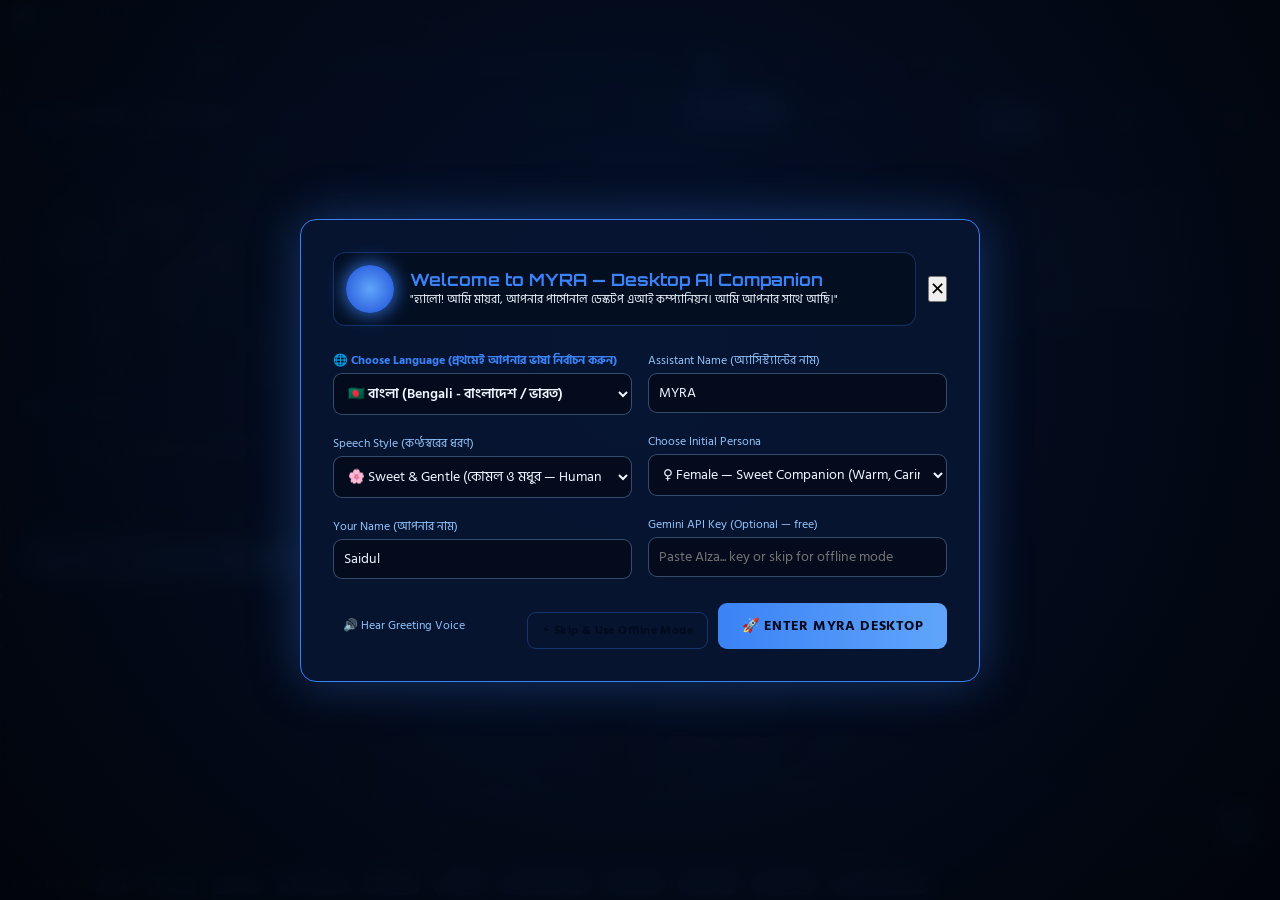
==== ui/index.html @ 220b236d "Support Windows 7/10/11 desktop, language-first selection, whispering neural voice, mobile QR link, " ====
<!DOCTYPE html>
<html lang="en">
<head>
<meta charset="UTF-8">
<meta name="viewport" content="width=device-width, initial-scale=1.0">
<title>MYRA — Personal Desktop AI Assistant</title>
<link rel="preconnect" href="https://fonts.googleapis.com">
<link href="https://fonts.googleapis.com/css2?family=Hind+Siliguri:wght@300;400;500;600;700&family=Orbitron:wght@500;700;900&display=swap" rel="stylesheet">
<link rel="stylesheet" href="style.css">
<script src="vendor/three.min.js"></script>
<script src="vendor/qrcode.min.js"></script>
</head>
<body>
<canvas id="starfieldCanvas" class="starfield-canvas"></canvas>

<!-- ===== Top Bar ===== -->
<header class="topbar">
  <div class="brand-zone">
    <div class="brand">
      <div class="brand-orb"></div>
      <div>
        <div class="brand-name">M Y R A</div>
        <div class="brand-sub">PERSONAL DESKTOP AI ASSISTANT</div>
      </div>
    </div>
    <nav class="top-links">
      <button class="top-link" id="mobileLinkBtn" title="Control MYRA on your Laptop from your Mobile Phone">📱 Phone Link (QR)</button>
      <div class="dd-wrap">
        <button class="top-link" id="feedbackBtn">Feedback</button>
        <div class="dropdown hidden" id="feedbackDrop">
          <div class="dd-title">Send feedback</div>
          <textarea id="feedbackText" class="input dd-text" rows="4" placeholder="What's good? What's broken? Tell MYRA's builder…"></textarea>
          <button class="btn" id="feedbackSend">SAVE FEEDBACK</button>
          <p class="hint">Saved locally on this device.</p>
        </div>
      </div>
      <div class="dd-wrap">
        <button class="top-link" id="supportBtn">Support</button>
        <div class="dropdown hidden" id="supportDrop">
          <div class="dd-title">Support</div>
          <ul class="dd-list">
            <li>▶ Start: double-click <b>start.bat</b> (Windows) or run <b>python run.py</b></li>
            <li>🔌 "Server disconnected"? Make sure <b>run.py</b> is running</li>
            <li>🗺️ Full plan &amp; stages: see <b>BLUEPRINT.md</b> in the project</li>
            <li>🔑 API keys are managed in <b>SETTING</b> — never share keys with anyone</li>
          </ul>
        </div>
      </div>
    </nav>
  </div>

  <div class="topbar-right">
    <span class="version-chip" id="versionChip">v1.0 · Active</span>
    <span class="update-chip hidden" id="updateChip">⬆️ UPDATE READY</span>

    <div class="awareness" title="Ambient awareness — MYRA proactively pays attention (real senses arrive in Stages 5 & 9)">
      <span class="aw-label">AWARENESS</span>
      <label class="switch switch-mini"><input type="checkbox" id="awarenessToggle"><span class="slider"></span></label>
    </div>

    <label class="theme-pick" title="Interface theme">
      <span class="aw-label">THEME</span>
      <select id="themeSelect" class="theme-select">
        <option value="stonic">⚡ Stonic AI (Cyber Azure)</option>
        <option value="normal">⬛ Cyber Cyan</option>
        <option value="friendly">💚 Friendly Emerald</option>
        <option value="hacker">🔴 Hacker Crimson</option>
      </select>
    </label>

    <div class="brain-switch-wrap" title="Direct Brain Switcher (Gemini / Groq / Auto)">
      <span class="aw-label">BRAIN</span>
      <select id="quickBrainSelect" class="brain-switch-select">
        <option value="auto">✨ Auto (Gemini + Groq)</option>
        <option value="gemini">⚡ Gemini Only</option>
        <option value="groq">🚀 Groq Only</option>
      </select>
    </div>

    <div class="dd-wrap">
      <button class="profile-btn" id="profileBtn">
        <span class="avatar" id="profileAvatar">S</span>
        <span class="profile-name" id="profileNameTop">Profile</span>
      </button>
      <div class="dropdown dropdown-right hidden" id="profileDrop">
        <div class="dd-title">Owner profile</div>
        <label class="field-label" style="margin-top:2px">Your name</label>
        <div class="input-row" style="margin-top:2px">
          <input type="text" id="ownerName" class="input chat-input" maxlength="28" placeholder="Your name">
          <button class="btn btn-send" id="ownerSave">SAVE</button>
        </div>
        <p class="hint">Plan: <b>Free · self-hosted</b> — MYRA runs on your own laptop with your own free API keys.</p>
        <button class="btn" id="profileCharBtn">🎭 OPEN CHARACTER SETTINGS</button>
      </div>
    </div>

    <span class="tb-sep"></span>
    <span id="serverDot" class="dot dot-off"></span>
    <span id="serverText" class="server-text">Checking…</span>
    <span id="clock" class="clock">--:--:--</span>
    <span id="camIndicator" class="live-indicator hidden">🔴 LIVE — CAMERA / SCREEN</span>
  </div>
</header>

<div class="layout" id="mainLayout">

  <!-- ===== Left: SAT-LINK live preview (attached open-source monitor) ===== -->
  <aside class="col-left">
    <section class="panel sat-panel">
      <header class="mod-head"><span class="mod-index">SAT</span><h3>SAT-LINK — World Monitor</h3><span class="led"></span></header>

      <div class="preview-window" id="previewWindow" title="Click to open the full World Monitor">
        <div class="pw-bar">
          <span class="pw-dots"><i></i><i></i><i></i></span>
          <span class="pw-title">WORLD MONITOR · LIVE</span>
          <span class="live-badge" id="liveBadge">○ CONNECTING</span>
        </div>
        <div class="map-box">
          <canvas id="mapCanvas"></canvas>
          <span class="hotspot" style="left:20%;top:34%"></span>
          <span class="hotspot" style="left:30%;top:72%"></span>
          <span class="hotspot" style="left:50%;top:24%"></span>
          <span class="hotspot" style="left:56%;top:58%"></span>
          <span class="hotspot" style="left:63%;top:42%"></span>
          <span class="hotspot" style="left:74%;top:38%"></span>
          <span class="hotspot" style="left:76%;top:52%"></span>
          <span class="hotspot" style="left:87%;top:78%"></span>
          <!-- the live site mini-preview is attached over this by app.js -->
          <div class="wm-mini-wrap" id="wmMiniWrap"></div>
          <span class="map-expand-hint">⤢ click to expand</span>
        </div>
      </div>

      <div class="hl-head">📰 TODAY HEADLINES <span class="feed-updated" id="feedUpdated"></span></div>
      <ol class="headlines" id="miniHeadlines">
        <li><span class="hl-src">…</span>Loading headlines…</li>
      </ol>
      <div class="wm-chips">
        <button class="wm-chip" data-wmtab="live">📡 Live Monitor</button>
        <button class="wm-chip" data-wmtab="globe">🌐 3D Earth</button>
        <button class="wm-chip" data-wmtab="sat">🛰️ Satellite</button>
      </div>
      <button class="btn" id="openWorldBtn">⤢ OPEN WORLD MONITOR</button>
    </section>
  </aside>

  <!-- ===== Center: Stage + Visual Hub ===== -->
  <main class="col-center">

    <div class="stage-zone" id="stageZone">
      <svg id="wires" class="wires" aria-hidden="true"></svg>

      <div class="chips">
        <button class="mod-chip chip-memory" data-view="memory"><span class="chip-tag">MEMORY</span><span class="chip-sub">open window ⤢</span></button>
        <button class="mod-chip chip-skills" data-view="skills"><span class="chip-tag">SKILLS</span><span class="chip-sub">open window ⤢</span></button>
        <button class="mod-chip chip-character" data-view="character"><span class="chip-tag">CHARACTER</span><span class="chip-sub">open window ⤢</span></button>
        <button class="mod-chip chip-setting" data-view="setting"><span class="chip-tag">SETTING</span><span class="chip-sub">open window ⤢</span></button>
      </div>

      <div class="frame-wrap">
        <div class="core-switch" title="Choose who MYRA is">
          <button class="core-pill" data-char="core">⬢ CORE</button>
          <button class="core-pill" data-char="male">♂ MALE</button>
          <button class="core-pill" data-char="female">♀ FEMALE</button>
          <button class="core-pill" data-char="custom">✨ CUSTOM</button>
        </div>
        <div class="stage" id="stage">
          <canvas id="holoCanvas"></canvas>
          <div class="hud hud-tl"></div><div class="hud hud-tr"></div>
          <div class="hud hud-bl"></div><div class="hud hud-br"></div>
          <div class="chip-state" id="holoState">BOOTING…</div>
          <div class="nameplate">
            <div class="np-name" id="npName">MYRA</div>
            <div class="np-status" id="holoStatus">✨ MYRA is waking up…</div>
            <div class="holo-wave-box" id="holoWaveBox">
              <div class="wave-bar"></div><div class="wave-bar"></div><div class="wave-bar"></div>
              <div class="wave-bar"></div><div class="wave-bar"></div><div class="wave-bar"></div>
              <div class="wave-bar"></div><div class="wave-bar"></div><div class="wave-bar"></div>
            </div>
          </div>
        </div>
        <div class="stage-controls">
          <button class="terminate-btn" id="terminateBtn">⏻ TERMINATE</button>
          <button class="sq-btn mic-toggle" id="stageMicBtn" title="Microphone on/off (continuous live listening)">🎤</button>
          <div class="mic-wave-meter" id="micWaveMeter" title="Live Speech Audio Level">
            <div class="meter-bar"></div>
            <div class="meter-bar"></div>
            <div class="meter-bar"></div>
            <div class="meter-bar"></div>
            <div class="meter-bar"></div>
          </div>
          <button class="sq-btn" id="muteBtn" title="Mute / stop MYRA's voice">🔊</button>
        </div>
      </div>
    </div>

    <!-- VISUAL HUB (single home of camera/screen controls & Cyber Agent Office) -->
    <section class="panel visual-hub">
      <header class="mod-head">
        <span class="mod-index">VIS</span>
        <h3>VISUAL HUB</h3>
        <div style="display:flex; gap:6px; margin-left:auto; align-items:center;">
          <button class="action-chip active" id="vhSensorTabBtn" style="padding:2px 8px; font-size:10px;">📷 SENSORS</button>
          <button class="action-chip" id="vhOfficeTabBtn" style="padding:2px 8px; font-size:10px;">🏢 CYBER OFFICE</button>
        </div>
        <span class="led"></span>
      </header>
      
      <div id="vhSensorView">
        <div class="vh-grid">
          <div class="vh-preview">
            <video id="vhVideo" class="vh-video hidden" autoplay playsinline muted></video>
            <div class="vh-layers"><span></span><span></span><span></span></div>
            <div class="vh-msg">Camera &amp; screen are OFF<br><small>Preview appears here when you turn one on</small></div>
            <div class="vh-chips">
              <span class="vh-chip" id="camChip">CAM · OFF</span>
              <span class="vh-chip" id="scrChip">SCREEN · OFF</span>
            </div>
          </div>
          <div class="vh-actions">
            <div class="vh-q">What should I look at? 👀</div>
            <button class="vh-btn" id="vhCamBtn">📷 Look around me <small>— camera</small></button>
            <button class="vh-btn" id="vhScrBtn">🖥️ Look at my screen <small>— screen share</small></button>
            <button class="vh-btn" id="vhSnapBtn" style="border-color:var(--accent);">📸 Capture Snapshot <small>— vision snapshot</small></button>
            <button class="vh-btn vh-suggest" data-vh="Look at my screen and help me with what I'm doing">💡 "See my screen and help me"</button>
            <button class="vh-btn vh-suggest" data-vh="Look through the camera and tell me what you see around me">💡 "Tell me what you see around me"</button>
          </div>
        </div>
      </div>

      <div id="vhOfficeView" class="cyber-office hidden">
        <div class="office-hud-top">
          <span style="font-size:11px; font-weight:700; color:var(--accent); letter-spacing:1px;">CYBER AGENT OFFICE · 3-CABIN HQ</span>
          <label class="switch switch-mini" title="Enable office animation">
            <input type="checkbox" id="officeAnimToggle" checked><span class="slider"></span>
          </label>
        </div>
        <div class="office-cabins">
          <!-- Cabin 1: Research Agent -->
          <div class="cabin-box" id="cabinResearch">
            <div class="cabin-title">🔬 Cabin 1: Research</div>
            <svg class="agent-character-svg" viewBox="0 0 64 64" fill="none">
              <circle cx="32" cy="22" r="14" fill="#38bdf8" fill-opacity="0.25" stroke="#38bdf8" stroke-width="2"/>
              <circle cx="27" cy="20" r="3" fill="#38bdf8"/>
              <circle cx="37" cy="20" r="3" fill="#38bdf8"/>
              <path d="M26 27 Q32 32 38 27" stroke="#38bdf8" stroke-width="2" fill="none" stroke-linecap="round"/>
              <path d="M18 52 C18 42 46 42 46 52" stroke="#38bdf8" stroke-width="2.5" fill="none"/>
              <circle cx="48" cy="24" r="5" stroke="#a78bfa" stroke-width="1.5" fill="none"/>
              <line x1="52" y1="28" x2="57" y2="33" stroke="#a78bfa" stroke-width="2" stroke-linecap="round"/>
            </svg>
            <span class="agent-status-badge" id="badgeResearch">STANDBY</span>
            <span style="font-size:9px; color:var(--muted); margin-top:4px;">Web &amp; World Intel</span>
          </div>

          <!-- Cabin 2: Task & Coder Agent -->
          <div class="cabin-box" id="cabinCoder">
            <div class="cabin-title">💻 Cabin 2: Task &amp; Code</div>
            <svg class="agent-character-svg" viewBox="0 0 64 64" fill="none">
              <circle cx="32" cy="22" r="14" fill="#34d399" fill-opacity="0.25" stroke="#34d399" stroke-width="2"/>
              <circle cx="27" cy="20" r="3" fill="#34d399"/>
              <circle cx="37" cy="20" r="3" fill="#34d399"/>
              <path d="M28 27 Q32 29 36 27" stroke="#34d399" stroke-width="2" fill="none" stroke-linecap="round"/>
              <path d="M18 52 C18 42 46 42 46 52" stroke="#34d399" stroke-width="2.5" fill="none"/>
              <rect x="24" y="44" width="16" height="10" rx="2" stroke="#34d399" stroke-width="1.5" fill="rgba(52,211,153,0.2)"/>
            </svg>
            <span class="agent-status-badge" id="badgeCoder">STANDBY</span>
            <span style="font-size:9px; color:var(--muted); margin-top:4px;">Files &amp; Automation</span>
          </div>

          <!-- Cabin 3: Companion & Voice Agent -->
          <div class="cabin-box" id="cabinVoice">
            <div class="cabin-title">🎙️ Cabin 3: Companion</div>
            <svg class="agent-character-svg" viewBox="0 0 64 64" fill="none">
              <circle cx="32" cy="22" r="14" fill="#f43f5e" fill-opacity="0.25" stroke="#f43f5e" stroke-width="2"/>
              <circle cx="27" cy="20" r="3" fill="#f43f5e"/>
              <circle cx="37" cy="20" r="3" fill="#f43f5e"/>
              <path d="M26 26 Q32 31 38 26" stroke="#f43f5e" stroke-width="2" fill="none" stroke-linecap="round"/>
              <path d="M18 52 C18 42 46 42 46 52" stroke="#f43f5e" stroke-width="2.5" fill="none"/>
              <path d="M47 16 C50 18 50 24 47 26" stroke="#f43f5e" stroke-width="2" fill="none" stroke-linecap="round"/>
              <path d="M51 13 C56 17 56 27 51 31" stroke="#f43f5e" stroke-width="1.5" fill="none" stroke-linecap="round"/>
            </svg>
            <span class="agent-status-badge" id="badgeVoice">READY</span>
            <span style="font-size:9px; color:var(--muted); margin-top:4px;">Dialogue &amp; Neural Voice</span>
          </div>
        </div>
      </div>
    </section>
  </main>

  <!-- ===== Right: Conversation Panel ===== -->
  <aside class="col-right" id="colRight">
    <section class="panel convo-panel" id="convoPanel">
      <div class="convo-toolbar">
        <nav class="mode-tabs">
          <button class="mode-tab active" data-mode="voice">🎤 VOICE</button>
          <button class="mode-tab" data-mode="agent">🤖 AGENT</button>
          <button class="mode-tab" data-mode="notes">📝 NOTES</button>
        </nav>
        <div class="toolbar-btns">
          <button class="tb-btn" id="newChatBtn" title="New conversation">＋</button>
          <button class="tb-btn" id="historyBtn" title="Chat history">🕘</button>
          <button class="tb-btn tb-code" id="consoleBtn" title="Session console">&lt;/&gt;</button>
          <button class="tb-btn" id="expandConvoBtn" title="Full view">⤢</button>
          <button class="tb-btn tb-hide" id="collapseRightBtn" title="Hide this side panel">HIDE ⟩</button>
        </div>
      </div>

      <div class="mode-panel active" id="mode-voice">
        <div class="chat-log" id="chatLog">
          <div class="sys-ready">✦ SYSTEM READY ✦</div>
          <div class="msg msg-ai">
            <div class="msg-bubble" id="greetingBubble">Hello, I'm <b>MYRA</b> — your personal desktop companion. 💗 My real AI chat is now live (Stage 3): Gemini answers first and Groq is my backup. Save your free keys in SETTING on your own laptop, then type below and talk to me!</div>
          </div>
        </div>
        <div class="input-row">
          <input type="text" id="chatInput" class="input chat-input" placeholder="Type to MYRA…">
          <button class="btn btn-send" id="sendBtn">➤</button>
        </div>
      </div>

      <div class="mode-panel" id="mode-agent">
        <div class="action-chips">
          <button class="action-chip" data-act="play song Arijit Singh">🎵 Play Music</button>
          <button class="action-chip" data-act="open google">🌐 Open Google</button>
          <button class="action-chip" data-act="list files">📁 List Files</button>
          <button class="action-chip" data-act="remind me to check work in 10 minutes">⏰ Set Reminder</button>
          <button class="action-chip" data-act="open camera">📷 Open Camera</button>
          <button class="action-chip" data-act="share screen">🖥️ Screen Share</button>
          <button class="action-chip" data-act="system status">💻 System Telemetry</button>
        </div>
        <div class="agent-log" id="agentLog">AGENT standing by — awaiting orders…</div>
        <div class="input-row">
          <input type="text" id="agentInput" class="input chat-input" placeholder="Type desktop task or query (e.g. play song, list files, open google)…">
          <button class="btn btn-send" id="agentBtn">▶</button>
        </div>
      </div>

      <div class="mode-panel" id="mode-notes">
        <div style="display:flex; gap:6px; margin-bottom:8px;">
          <button class="action-chip active" id="tabNotesBtn" style="flex:1;">📝 Notes</button>
          <button class="action-chip" id="tabRemindersBtn" style="flex:1;">⏰ Reminders</button>
        </div>
        <div id="notesSubPanel">
          <div class="input-row" style="margin-top:2px">
            <input type="text" id="noteInput" class="input chat-input" placeholder="Write a note…">
            <button class="btn btn-send" id="noteAdd">＋</button>
          </div>
          <ul class="notes-list" id="notesList"></ul>
        </div>
        <div id="remindersSubPanel" class="hidden">
          <div class="input-row" style="margin-top:2px">
            <input type="text" id="remInput" class="input chat-input" placeholder="e.g. Call client in 15 mins">
            <button class="btn btn-send" id="remAdd">⏰ ADD</button>
          </div>
          <div id="remindersList" style="margin-top:10px;"></div>
        </div>
      </div>
    </section>
  </aside>
</div>

<button class="reopen-tab hidden" id="reopenRightBtn">⟨ CHAT</button>

<!-- ===== Full-screen windows ===== -->

<!-- WORLD MONITOR -->
<section class="fullview hidden" id="view-world">
  <header class="fv-head">
    <button class="back-btn" data-back>← BACK</button>
    <h2>🌍 WORLD MONITOR — SAT-LINK</h2>
    <span class="live-badge" id="liveBadgeFull">○ CONNECTING</span>
    <span class="fv-clock" id="utcClock">UTC --:--:--</span>
  </header>
  <div class="fv-body world-grid">
    <div>
      <div class="wm-tabs">
        <button class="wm-tab active" id="wmTabLive">📡 LIVE MONITOR</button>
        <button class="wm-tab" id="wmTabGlobe">🌐 3D EARTH</button>
        <button class="wm-tab" id="wmTabSat">🛰️ SATELLITE</button>
        <a class="ext-link" id="wmExternal" href="https://worldmonitor.app" target="_blank" rel="noopener">Open worldmonitor.app ↗</a>
      </div>

      <div class="globe-box" id="liveBox">
        <div class="sat-fallback" id="liveFallback">📡 Loading the live world monitor…<br><small>Needs internet. If this stays blank, that site may refuse to be framed right now — use the <b>↗ Open</b> button above, or the 3D Earth tab which always works offline.</small></div>
        <!-- live site iframe is attached here by app.js -->
        <div class="globe-hint">Live dashboard · worldmonitor.app (open-source project)</div>
      </div>

      <div class="globe-box hidden" id="globeBox">
        <canvas id="globeCanvas"></canvas>
        <div class="globe-hint">🖱️ Drag to spin the Earth</div>
        <label class="globe-spin"><input type="checkbox" id="globeSpin" checked> auto-spin</label>
      </div>

      <div class="globe-box hidden" id="satBox">
        <div class="sat-fallback" id="satFallback">🛰️ Loading live satellite view…<br><small>Needs internet. If this stays blank, the embed may be unavailable right now — the 3D Earth tab always works offline.</small></div>
        <!-- live satellite embed is injected here by app.js -->
        <div class="globe-hint">Live satellite &amp; weather layers (internet required)</div>
      </div>
    </div>
    <div class="world-side">
      <h3>📰 TODAY HEADLINES</h3>
      <div class="region-chips" id="regionChips">
        <button class="rg-chip active" data-region="all">All</button>
        <button class="rg-chip" data-region="asia">Asia</button>
        <button class="rg-chip" data-region="europe">Europe</button>
        <button class="rg-chip" data-region="america">America</button>
        <button class="rg-chip" data-region="middle east">Middle East</button>
        <button class="rg-chip" data-region="tech">Tech</button>
      </div>
      <div id="fullHeadlines"></div>
      <button class="btn" id="refreshNews">🔄 REFRESH FEED</button>
      <p class="hint" id="feedNote">Headlines update automatically when online; offline you see the last saved copy.</p>
      <h3 style="margin-top:16px">📍 ACTIVE REGIONS</h3>
      <ul class="region-list">
        <li><span class="rg-dot"></span> North America <span class="rg-stat">monitoring</span></li>
        <li><span class="rg-dot"></span> Europe <span class="rg-stat">monitoring</span></li>
        <li><span class="rg-dot"></span> Middle East <span class="rg-stat">monitoring</span></li>
        <li><span class="rg-dot"></span> Asia <span class="rg-stat">monitoring</span></li>
        <li><span class="rg-dot"></span> South Asia <span class="rg-stat">monitoring</span></li>
        <li><span class="rg-dot"></span> Africa <span class="rg-stat">monitoring</span></li>
        <li><span class="rg-dot"></span> Australia <span class="rg-stat">monitoring</span></li>
      </ul>
    </div>
  </div>
</section>

<!-- MEMORY -->
<section class="fullview hidden" id="view-memory">
  <header class="fv-head">
    <button class="back-btn" data-back>← BACK</button>
    <h2>🧠 MEMORY</h2>
    <span class="fv-note">Stored only on your laptop — never in the cloud</span>
  </header>
  <div class="fv-body">
    <p class="hint" style="margin-top:0">From Stage 4, MYRA will remember your name, your likes, your days — everything you share. You can already add memories below; they will plug into the real SQLite brain in Stage 4.</p>
    <div class="input-row" style="max-width:640px">
      <input type="text" id="memoryInput" class="input chat-input" placeholder="e.g. My favorite food is biryani">
      <button class="btn btn-send" id="memoryAdd">＋ ADD</button>
    </div>
    <ul class="memory-list" id="memoryList"></ul>
    <div class="empty-note" id="memoryEmpty">No memories yet. Teach MYRA something about you above ☝️</div>
    <button class="btn btn-danger" id="clearMemory" style="max-width:280px">🗑️ ERASE ALL MEMORIES</button>
  </div>
</section>

<!-- SKILLS -->
<section class="fullview hidden" id="view-skills">
  <header class="fv-head">
    <button class="back-btn" data-back>← BACK</button>
    <h2>🧩 SKILLS</h2>
    <span class="fv-note">Skill engine activates in Stage 7</span>
  </header>
  <div class="fv-body">
    <div class="skill-cards">
      <div class="skill-card">
        <div class="sk-ico">🌐</div>
        <div class="sk-info"><b>Browser Agent</b><small>Opens the browser, searches and reports for you</small></div>
        <label class="switch"><input type="checkbox" class="skill-toggle" data-skill="browser_agent" checked><span class="slider"></span></label>
      </div>
      <div class="skill-card">
        <div class="sk-ico">📰</div>
        <div class="sk-info"><b>News Reader</b><small>Reads today's headlines aloud on request</small></div>
        <label class="switch"><input type="checkbox" class="skill-toggle" data-skill="news_reader" checked><span class="slider"></span></label>
      </div>
      <div class="skill-card">
        <div class="sk-ico">📝</div>
        <div class="sk-info"><b>Note Helper</b><small>Takes, finds and organizes your notes</small></div>
        <label class="switch"><input type="checkbox" class="skill-toggle" data-skill="note_helper" checked><span class="slider"></span></label>
      </div>
      <div class="skill-card">
        <div class="sk-ico">📷</div>
        <div class="sk-info"><b>Camera Vision</b><small>Understands what the camera shows (only with permission)</small></div>
        <label class="switch"><input type="checkbox" class="skill-toggle" data-skill="camera_vision"><span class="slider"></span></label>
      </div>
      <div class="skill-card skill-soon">
        <div class="sk-ico">➕</div>
        <div class="sk-info"><b>Add New Skill</b><small>Plug in new abilities here (Stage 7+)</small></div>
        <span class="soon-tag">SOON</span>
      </div>
    </div>
  </div>
</section>

<!-- CHARACTER -->
<section class="fullview hidden" id="view-character">
  <header class="fv-head">
    <button class="back-btn" data-back>← BACK</button>
    <h2>🎭 CHARACTER</h2>
    <span class="fv-note">Switch CORE / MALE / FEMALE from the selector above the hologram</span>
  </header>
  <div class="fv-body">
    <div class="char-cards">
      <div class="char-card" id="card-core">
        <div class="cc-ico">⬢</div>
        <b>CORE</b>
        <small>Pure AI core — a living sphere of light. Neutral, calm, system-like voice.</small>
        <span class="cc-badge hidden">ACTIVE</span>
      </div>
      <div class="char-card" id="card-male">
        <div class="cc-ico">♂</div>
        <b>MALE — The Assistant</b>
        <small>A sharp male presence. Professional JARVIS-style butler personality — efficient, loyal, precise.</small>
        <span class="cc-badge hidden">ACTIVE</span>
      </div>
      <div class="char-card" id="card-female">
        <div class="cc-ico">♀</div>
        <b>FEMALE — The Companion</b>
        <small>A warm female presence. Caring, playful girlfriend-like companion personality — close and emotional.</small>
        <span class="cc-badge hidden">ACTIVE</span>
      </div>
      <div class="char-card" id="card-custom">
        <div class="cc-ico">✨</div>
        <b id="customCardTitle">CUSTOM PERSONA</b>
        <small id="customCardDesc">Create your own tailored personality, tone and role.</small>
        <span class="cc-badge hidden">ACTIVE</span>
      </div>
    </div>

    <div class="char-form">
      <div style="display:grid; grid-template-columns: 1fr 1fr; gap:12px; max-width:520px;">
        <div>
          <label class="field-label">Your name (User / Master)</label>
          <input type="text" id="ownerNameChar" class="input" maxlength="24" placeholder="Saidul">
        </div>
        <div>
          <label class="field-label">Assistant name</label>
          <input type="text" id="nameInput" class="input" maxlength="16" placeholder="MYRA">
        </div>
      </div>
      <button class="btn btn-send" id="nameSave" style="max-width:520px; margin-top:8px;">SAVE NAMES</button>

      <div style="background:rgba(2,14,32,0.5); border:1px solid rgba(var(--accent-rgb),0.25); border-radius:10px; padding:14px; margin-top:14px; max-width:520px;">
        <div style="display:flex; justify-content:space-between; align-items:center; margin-bottom:8px;">
          <h4 style="margin:0; font-size:12px; color:var(--accent);">✨ CUSTOM PERSONA CREATOR</h4>
          <button class="btn btn-send" id="saveCustomPersonaBtn" style="padding:4px 12px; font-size:11px;">SAVE PERSONA</button>
        </div>
        <label class="field-label">Persona Title</label>
        <input type="text" id="customPersonaName" class="input" placeholder="e.g. My Anime Tutor, Zen Master, Cyber Hacker" maxlength="24" style="margin-bottom:8px;">
        <label class="field-label">Persona Prompt / Instructions</label>
        <textarea id="customPersonaPrompt" class="input" rows="3" placeholder="Describe how MYRA should speak, behave, and address you..."></textarea>
      </div>
      <label class="field-label">Personality style</label>
      <select id="personality" class="input" style="max-width:520px">
        <option>Warm &amp; friendly</option>
        <option>Professional JARVIS-style</option>
        <option>Sweet companion</option>
        <option>Motivational coach</option>
        <option>Calm mentor</option>
      </select>

      <hr class="divider" style="margin: 20px 0 15px 0; max-width: 520px;">
      
      <!-- VOICE STUDIO SECTION -->
      <div class="voice-studio-box" style="max-width:520px; background:rgba(4,22,18,0.55); border:1px solid var(--panel-border); border-radius:10px; padding:16px; margin-top:10px;">
        <div style="display:flex; align-items:center; justify-content:space-between; margin-bottom:12px;">
          <h3 style="margin:0; font-size:14px; color:var(--accent); display:flex; align-items:center; gap:8px;">
            🎙️ VOICE STUDIO — NATURAL SPEECH
          </h3>
          <span class="live-badge" id="voiceStudioStatus" style="font-size:10px;">NEURAL READY</span>
        </div>
        <p class="hint" style="margin-top:0; margin-bottom:10px; font-size:12px;">
          Smart bilingual speech engine: speaks Bengali (বাংলা bn-BD/bn-IN) and English naturally according to text language.
        </p>

        <label class="field-label">Voice / Speaker Selection</label>
        <select id="voiceStudioSelect" class="input" style="width:100%; margin-bottom:12px;">
          <option value="auto">✨ Auto-Detect (Bengali &amp; English Natural Voices)</option>
        </select>

        <label class="field-label">Speech Style (কণ্ঠের ধরণ)</label>
        <select id="voiceStyleSelect" class="input" style="width:100%; margin-bottom:12px;">
          <option value="gentle">🌸 Sweet &amp; Gentle (কোমল ও মধুর — Human Intimacy)</option>
          <option value="whisper">🤫 Whispering (ফিসফিসিয়ে মিষ্টি কথা — Ultra-Soft Whisper)</option>
          <option value="chat">💬 Natural Chat (স্বাভাবিক আলাপ — Expressive)</option>
          <option value="jarvis">🎩 JARVIS Butler (স্পষ্ট ও নির্ভরযোগ্য — Confident)</option>
        </select>

        <div style="display:grid; grid-template-columns: 1fr 1fr; gap:12px; margin-bottom:12px;">
          <div>
            <label class="field-label" style="display:flex; justify-content:space-between;">
              Pitch Tone <span id="voicePitchVal" style="color:var(--accent);">1.00x</span>
            </label>
            <input type="range" id="voicePitchSlider" min="0.6" max="1.4" step="0.05" value="1.0" style="width:100%; accent-color:var(--accent); cursor:pointer;">
          </div>
          <div>
            <label class="field-label" style="display:flex; justify-content:space-between;">
              Speech Speed <span id="voiceSpeedVal" style="color:var(--accent);">1.00x</span>
            </label>
            <input type="range" id="voiceSpeedSlider" min="0.7" max="1.5" step="0.05" value="1.0" style="width:100%; accent-color:var(--accent); cursor:pointer;">
          </div>
        </div>

        <div style="display:flex; gap:10px; align-items:center; margin-top:8px;">
          <button class="btn btn-send" id="voiceTestBtn" style="padding:8px 16px; font-size:12px;">
            ▶ Test Voice (বাংলা &amp; English)
          </button>
          <span class="hint" id="voiceTestNotice" style="margin:0; font-size:11px;">Tap to test natural pronunciation</span>
        </div>
      </div>
    </div>
  </div>
</section>

<!-- SETTINGS -->
<section class="fullview hidden" id="view-setting">
  <header class="fv-head">
    <button class="back-btn" data-back>← BACK</button>
    <h2>⚙️ SETTINGS</h2>
    <span class="fv-note">Camera &amp; screen controls live in the Visual Hub</span>
  </header>
  <div class="fv-body">
    <div class="settings-col">
      <h3>🔑 AI Brain — API Keys</h3>
      <label class="field-label">Gemini API Key (primary) <span class="key-status" id="geminiKeyStatus">checking…</span></label>
      <div class="key-row">
        <input type="password" id="geminiKey" class="input" placeholder="Paste your Gemini key (starts with AIza…)" autocomplete="off">
        <button class="icon-btn key-remove hidden" id="removeGemini" title="Remove the saved Gemini key">✕</button>
      </div>
      <label class="field-label">Gemini AI Model (Auto-detects Free / Paid)</label>
      <select id="geminiModelSelect" class="input" style="margin-bottom: 10px;">
        <option value="auto">✨ Auto-Detect (Best working model for your key)</option>
        <option value="gemini-1.5-flash">⚡ Gemini 1.5 Flash (Fast, Free &amp; Paid default)</option>
        <option value="gemini-1.5-pro">💎 Gemini 1.5 Pro (High intelligence / Paid &amp; Free)</option>
        <option value="gemini-2.0-flash">🚀 Gemini 2.0 Flash (Next-Gen)</option>
        <option value="gemini-1.5-flash-8b">🍃 Gemini 1.5 Flash-8B (Ultra-Lightweight)</option>
      </select>
      <label class="field-label">Groq API Key (backup) <span class="key-status" id="groqKeyStatus">checking…</span></label>
      <div class="key-row">
        <input type="password" id="groqKey" class="input" placeholder="Paste your Groq key (starts with gsk_…)" autocomplete="off">
        <button class="icon-btn key-remove hidden" id="removeGroq" title="Remove the saved Groq key">✕</button>
      </div>
      <label class="field-label">Groq AI Model (Auto-detects active models)</label>
      <select id="groqModelSelect" class="input" style="margin-bottom: 10px;">
        <option value="auto">✨ Auto-Detect (Fastest &amp; best Groq model)</option>
        <option value="llama-3.3-70b-versatile">⚡ Llama 3.3 70B Versatile (Recommended / Fast &amp; Smart)</option>
        <option value="llama-3.1-8b-instant">🚀 Llama 3.1 8B Instant (Ultra-fast)</option>
        <option value="openai/gpt-oss-120b">🧠 OpenAI GPT-OSS 120B</option>
        <option value="qwen/qwen3.8-27b">🌐 Qwen 3.8 27B</option>
        <option value="mixtral-8x7b-32768">🔮 Mixtral 8x7B (Long context)</option>
        <option value="gemma2-9b-it">🍃 Gemma 2 9B-IT</option>
      </select>
      <button class="btn" id="saveKeys">💾 SAVE KEYS</button>
      <p class="hint hidden" id="keysPreviewNote">👀 <b>Preview mode:</b> keys can only be saved from the real app on your laptop (double-click <code>start.bat</code>) — not from this preview file.</p>
      <p class="hint">Keys are stored only on your laptop in a private <code>.env</code> file, survive restarts, and afterwards only the last 4 characters are shown. Stage 3 chat uses Gemini first and Groq as backup.</p>
      <p class="hint">🆓 <b>Get both keys free:</b><br>
      1. <a href="https://aistudio.google.com" target="_blank" rel="noopener">aistudio.google.com</a> → sign in → <b>Get API key</b> → <b>Create API key</b> → copy<br>
      2. <a href="https://console.groq.com" target="_blank" rel="noopener">console.groq.com</a> → sign in → <b>API Keys</b> → <b>Create API Key</b> → copy<br>
      ⚠️ Paste keys only into this app on your own laptop — never type them into any chat or share them with anyone.</p>

      <hr class="divider">
      <h3>🧹 Preferences</h3>
      <button class="btn btn-danger" id="resetPrefs">RESET ALL PREFERENCES</button>
      <p class="hint">Clears saved choices in this browser (character, theme, name, personality, skill toggles).</p>

      <hr class="divider">
      <h3>ℹ️ About</h3>
      <p class="hint"><b>MYRA</b> — Personal Desktop AI Assistant · <span id="aboutVersion">v0.8 · Stage 3 (AI Chat)</span><br>
      Brain: Gemini (primary) + Groq (backup) — free cloud APIs · Memory: local SQLite · Runs light on 8GB RAM.<br>
      World Monitor attaches the open-source live dashboard at worldmonitor.app.</p>
    </div>
  </div>
</section>

<!-- HISTORY -->
<section class="fullview hidden" id="view-history">
  <header class="fv-head">
    <button class="back-btn" data-back>← BACK</button>
    <h2>🕘 CONVERSATION HISTORY</h2>
    <button class="btn btn-danger" id="clearHistory" style="width:auto;margin-top:0">CLEAR</button>
  </header>
  <div class="fv-body">
    <div class="history-list" id="historyList">
      <div class="empty-note">No conversation yet this session.</div>
    </div>
  </div>
</section>

<!-- CONSOLE -->
<section class="fullview hidden" id="view-console">
  <header class="fv-head">
    <button class="back-btn" data-back>← BACK</button>
    <h2>&lt;/&gt; SESSION CONSOLE</h2>
    <span class="fv-note">Everything MYRA's shell has done this session</span>
  </header>
  <div class="fv-body">
    <pre class="console-log" id="consoleLog">booting…</pre>
  </div>
</section>

<!-- ===== Footer: Build Progress ===== -->
<footer class="footer">
  <span class="ft-label">MYRA STATUS:</span>
  <span class="ft-stage current">1 · UI</span><span class="ft-arrow">›</span>
  <span class="ft-stage current">2 · Keys</span><span class="ft-arrow">›</span>
  <span class="ft-stage current">3 · Chat</span><span class="ft-arrow">›</span>
  <span class="ft-stage current">4 · Memory</span><span class="ft-arrow">›</span>
  <span class="ft-stage current">5 · Voice</span><span class="ft-arrow">›</span>
  <span class="ft-stage current">6 · Sync</span><span class="ft-arrow">›</span>
  <span class="ft-stage current">7 · Notes/Skills</span><span class="ft-arrow">›</span>
  <span class="ft-stage current">8 · Agent</span><span class="ft-arrow">›</span>
  <span class="ft-stage current">9 · Vision</span><span class="ft-arrow">›</span>
  <span class="ft-stage current">10 · World</span><span class="ft-arrow">›</span>
  <span class="ft-stage current">11 · Auto-Update</span>
</footer>

<!-- INITIAL CONNECT / API KEY MODAL -->
<div class="modal-backdrop hidden" id="connectModal">
  <div class="modal-box">
    <h2>🤖 Connect MYRA AI Brain</h2>
    <p class="modal-desc">
      To activate MYRA on your laptop, enter your free Google Gemini API key below.
      The key is tested and saved securely on your laptop only.
    </p>
    <div>
      <label class="field-label">Gemini API Key (Free or Paid Tier)</label>
      <input type="password" id="welcomeGeminiKey" class="input" placeholder="Paste your Gemini key (starts with AIza…)" autocomplete="off">
    </div>
    <div>
      <label class="field-label">AI Model Preference</label>
      <select id="welcomeModelSelect" class="input" style="margin-bottom: 6px;">
        <option value="auto">✨ Auto-Detect (Works with any Free or Paid key)</option>
        <option value="gemini-1.5-flash">⚡ Gemini 1.5 Flash (Recommended)</option>
        <option value="gemini-1.5-pro">💎 Gemini 1.5 Pro (Paid / Pro keys)</option>
        <option value="gemini-2.0-flash">🚀 Gemini 2.0 Flash</option>
      </select>
    </div>
    <div>
      <label class="field-label">Groq API Key (Optional Backup — Free)</label>
      <input type="password" id="welcomeGroqKey" class="input" placeholder="Paste your Groq key (optional, starts with gsk_…)" autocomplete="off">
    </div>
    <div>
      <label class="field-label">Groq Model Preference</label>
      <select id="welcomeGroqModelSelect" class="input" style="margin-bottom: 6px;">
        <option value="auto">✨ Auto-Detect (Fastest &amp; best Groq model)</option>
        <option value="llama-3.3-70b-versatile">⚡ Llama 3.3 70B Versatile (Recommended)</option>
        <option value="llama-3.1-8b-instant">🚀 Llama 3.1 8B Instant (Ultra-fast)</option>
        <option value="openai/gpt-oss-120b">🧠 OpenAI GPT-OSS 120B</option>
        <option value="qwen/qwen3.8-27b">🌐 Qwen 3.8 27B</option>
      </select>
    </div>
    <div id="welcomeStatus" class="hint" style="margin: 0; min-height: 20px;"></div>
    <div class="modal-actions">
      <a href="https://aistudio.google.com" target="_blank" rel="noopener" class="top-link" style="margin-right:auto;align-self:center">🔑 Get Free Key</a>
      <button class="btn" id="welcomeLaterBtn" style="background:transparent;border:1px solid var(--panel-border)">Later</button>
      <button class="btn btn-send" id="welcomeConnectBtn" style="padding: 9px 20px;">⚡ Connect &amp; Activate</button>
    </div>
  </div>
</div>

<!-- MANDATORY / AUTO-UPDATE MODAL -->
<div class="modal-backdrop hidden" id="updateModal">
  <div class="modal-box">
    <h2>🚀 MYRA Update Required</h2>
    <p class="modal-desc" id="updateModalDesc">
      A newer version of MYRA is published on GitHub.
      Updates ensure you have the latest AI enhancements, memory optimizations, and security fixes.
    </p>
    <div class="input-row" style="background:rgba(2,16,12,0.6);padding:10px;border-radius:8px;font-size:12px;">
      <div>Current version: <b id="updateCurrentVer">...</b></div>
      <div style="margin-left:auto;">Latest on GitHub: <b id="updateLatestVer" style="color:var(--accent);">...</b></div>
    </div>
    <div id="updateProgressMsg" class="hint" style="color:var(--accent);"></div>
    <div class="modal-actions">
      <button class="btn btn-send" id="applyUpdateBtn" style="width:100%;padding:12px;">⬇️ Update MYRA Now</button>
    </div>
  </div>
</div>

<!-- CINEMATIC FIRST-RUN ONBOARDING MODAL -->
<div class="onboard-backdrop hidden" id="onboardModal">
  <div class="onboard-card">
    <div style="display:flex; justify-content:space-between; align-items:center;">
      <div class="onboard-avatar-hero" style="flex:1; margin-right:12px;">
        <div class="onboard-glow-orb"></div>
        <div>
          <h2 style="margin:0 0 2px 0; font-family:'Orbitron',sans-serif; color:var(--accent); font-size:17px;">
            Welcome to MYRA — Desktop AI Companion
          </h2>
          <p style="margin:0; font-size:12px; color:var(--text); line-height:1.4;" id="onboardHeroVoiceText">
            "Hello! I am your personal desktop assistant. Choose your language and voice to begin."
          </p>
        </div>
      </div>
      <button class="icon-btn" id="onboardCloseBtn" title="Close / Skip for now" style="font-size:18px;">✕</button>
    </div>

    <div class="onboard-steps">
      <div>
        <label class="field-label" style="color:var(--accent); font-weight:700;">🌐 Choose Language (প্রথমেই আপনার ভাষা নির্বাচন করুন)</label>
        <select id="onboardLangSelect" class="input" style="margin-bottom:10px; font-weight:600;">
          <option value="bn-BD">🇧🇩 বাংলা (Bengali - বাংলাদেশ / ভারত)</option>
          <option value="en-US">🇺🇸 English (Global / US / UK)</option>
          <option value="hi-IN">🇮🇳 हिन्दी (Hindi)</option>
          <option value="es-ES">🇪🇸 Español (Spanish)</option>
          <option value="ar-SA">🇸🇦 العربية (Arabic)</option>
          <option value="fr-FR">🇫🇷 Français (French)</option>
          <option value="de-DE">🇩🇪 Deutsch (German)</option>
          <option value="ja-JP">🇯🇵 日本語 (Japanese)</option>
        </select>

        <label class="field-label">Speech Style (কণ্ঠস্বরের ধরণ)</label>
        <select id="onboardVoiceStyle" class="input" style="margin-bottom:10px;">
          <option value="gentle">🌸 Sweet &amp; Gentle (কোমল ও মধুর — Human Intimacy)</option>
          <option value="whisper">🤫 Whispering (ফিসফিসিয়ে মিষ্টি কথা — Ultra-Soft Whisper)</option>
          <option value="chat">💬 Natural Conversational (স্বাভাবিক আলাপ)</option>
          <option value="jarvis">🎩 JARVIS Butler (স্পষ্ট ও নির্ভরযোগ্য)</option>
        </select>

        <label class="field-label">Your Name (আপনার নাম)</label>
        <input type="text" id="onboardUserName" class="input" placeholder="e.g. Saidul" maxlength="24">
      </div>

      <div>
        <label class="field-label">Assistant Name (অ্যাসিস্ট্যান্টের নাম)</label>
        <input type="text" id="onboardAiName" class="input" value="MYRA" maxlength="16" style="margin-bottom:10px;">

        <label class="field-label">Choose Initial Persona</label>
        <select id="onboardPersonaSelect" class="input" style="margin-bottom:10px;">
          <option value="female">♀ Female — Sweet Companion (Warm, Caring, Storyteller)</option>
          <option value="male">♂ Male — JARVIS Butler (Sharp, Witty, Professional)</option>
          <option value="core">⬢ Core — Hyper-Intelligent Objective AI</option>
        </select>

        <label class="field-label">Gemini API Key (Optional — free)</label>
        <input type="password" id="onboardApiKey" class="input" placeholder="Paste AIza... key or skip for offline mode">
      </div>
    </div>

    <div style="display:flex; justify-content:space-between; align-items:center; margin-top:8px; flex-wrap:wrap; gap:8px;">
      <button class="top-link" id="onboardVoiceTestBtn" style="font-size:12px;">🔊 Hear Greeting Voice</button>
      <div style="display:flex; gap:10px; margin-left:auto;">
        <button class="btn" id="onboardSkipBtn" style="background:transparent; border:1px solid rgba(var(--accent-rgb), 0.3); font-size:12px;">
          ⚡ Skip &amp; Use Offline Mode
        </button>
        <button class="btn btn-send" id="onboardStartBtn" style="padding:10px 24px; font-weight:700;">
          🚀 ENTER MYRA DESKTOP
        </button>
      </div>
    </div>
  </div>
</div>

<!-- MOBILE PHONE LINK (QR) MODAL -->
<div class="modal-backdrop hidden" id="mobileLinkModal">
  <div class="qr-modal-box">
    <div style="display:flex; justify-content:space-between; width:100%; align-items:center;">
      <h3 style="margin:0; font-family:'Orbitron',sans-serif; color:var(--accent); font-size:16px;">📱 Connect Mobile Phone</h3>
      <button class="icon-btn" id="mobileLinkCloseBtn" style="font-size:16px;">✕</button>
    </div>
    <p style="margin:0; font-size:12px; color:var(--text); line-height:1.4;">
      Scan this QR code with your phone camera or mobile browser (must be connected to the same Wi-Fi network) to control MYRA on your laptop!
    </p>
    <div class="qr-container" id="phoneQrContainer">
      <div id="phoneQrBox"></div>
    </div>
    <div class="mobile-url-chip" id="mobileUrlDisplay">Loading network address...</div>
    <div style="display:flex; gap:10px; width:100%;">
      <button class="btn" id="copyMobileUrlBtn" style="flex:1; padding:8px 12px; font-size:12px;">📋 Copy Link</button>
      <button class="btn btn-send" id="mobileLinkDoneBtn" style="flex:1; padding:8px 12px; font-size:12px;">Done</button>
    </div>
  </div>
</div>

<div id="toast" class="toast hidden"></div>

<script src="app.js"></script>
</body>
</html>
---- ui/style.css ----
/* ===== MYRA — System Core UI (Stage 1, v6 — compact) =====
   One-screen mission control, compact density.
   Themes: Normal (black/cyan) · Friendly (green) · Hacker (red).
   Modules open as full-screen windows with a Back button. */
:root{
  --bg:#020a09;
  --bg2:#04110e;
  --panel:rgba(7,24,20,.82);
  --panel-border:rgba(45,212,191,.20);
  --input-bg:rgba(1,8,6,.65);
  --input-border:rgba(148,184,173,.3);
  --accent:#22d3ee;
  --accent2:#2dd4bf;
  --accent-rgb:34,211,238;
  --btn-text:#02201b;
  --text:#e9fdf7;
  --muted:#8fb8ad;
  --danger:#f87171;
  --hot:#fb923c;
  --ok:#34d399;
  --glow:0 0 20px rgba(34,211,238,.32);
  --radius:12px;
}
body[data-theme="friendly"]{
  --bg:#03120a;
  --bg2:#05200f;
  --panel:rgba(6,32,18,.84);
  --panel-border:rgba(74,222,128,.26);
  --input-border:rgba(134,239,172,.32);
  --accent:#4ade80;
  --accent2:#34d399;
  --accent-rgb:74,222,128;
  --text:#ecfdf3;
  --muted:#93c4a4;
  --glow:0 0 20px rgba(74,222,128,.32);
}
body[data-theme="hacker"]{
  --bg:#0d0205;
  --bg2:#160409;
  --panel:rgba(34,7,12,.85);
  --panel-border:rgba(248,113,113,.26);
  --input-border:rgba(252,165,165,.32);
  --accent:#f87171;
  --accent2:#ef4444;
  --accent-rgb:248,113,113;
  --text:#fff1f2;
  --muted:#d19aa0;
  --glow:0 0 20px rgba(248,113,113,.36);
}
body[data-theme="stonic"]{
  --bg:#030712;
  --bg2:#050e26;
  --panel:rgba(7,18,44,.86);
  --panel-border:rgba(96,165,250,.32);
  --input-bg:rgba(3,8,22,.7);
  --input-border:rgba(147,197,253,.35);
  --accent:#3b82f6;
  --accent2:#60a5fa;
  --accent-rgb:59,130,246;
  --btn-text:#020b1e;
  --text:#eff6ff;
  --muted:#93c5fd;
  --glow:0 0 24px rgba(59,130,246,.42);
}
*{margin:0;padding:0;box-sizing:border-box}
html,body{height:100%}
body{
  font-family:'Hind Siliguri','Segoe UI',system-ui,sans-serif;
  font-size:14px;
  color:var(--text);
  background:
    radial-gradient(1000px 560px at 50% 6%, rgba(var(--accent-rgb),.09), transparent 62%),
    radial-gradient(700px 500px at 95% 108%, rgba(var(--accent-rgb),.05), transparent 60%),
    linear-gradient(180deg,var(--bg),var(--bg2));
  display:flex;flex-direction:column;
  min-height:100vh;overflow-x:hidden;
  transition:background .4s;
}
body::before{
  content:"";position:fixed;inset:0;pointer-events:none;z-index:0;
  background:
    linear-gradient(rgba(var(--accent-rgb),.04) 1px, transparent 1px),
    linear-gradient(90deg, rgba(var(--accent-rgb),.04) 1px, transparent 1px);
  background-size:42px 42px;
  mask-image:radial-gradient(ellipse 92% 82% at 50% 40%, black 30%, transparent 100%);
}

/* ===== Top Bar — slim, links left / controls right ===== */
.topbar{
  display:flex;align-items:center;justify-content:space-between;gap:10px;flex-wrap:wrap;
  padding:5px 12px;border-bottom:1px solid var(--panel-border);
  background:rgba(3,8,7,.9);backdrop-filter:blur(10px);z-index:60;flex:none;position:relative;
}
.brand-zone{display:flex;align-items:center;gap:14px;flex-wrap:wrap}
.brand{display:flex;align-items:center;gap:9px}
.brand-orb{width:29px;height:29px;border-radius:50%;background:radial-gradient(circle at 35% 35%, #e6fffa, var(--accent) 45%, transparent 72%);box-shadow:var(--glow);animation:orbPulse 2.6s ease-in-out infinite}
@keyframes orbPulse{0%,100%{transform:scale(1)}50%{transform:scale(1.09)}}
.brand-name{font-family:'Orbitron',sans-serif;font-weight:900;letter-spacing:3px;font-size:15px;color:var(--accent);text-shadow:0 0 12px rgba(var(--accent-rgb),.55)}
.brand-sub{font-size:8px;color:var(--muted);letter-spacing:1px}
.top-links{display:flex;gap:2px;align-items:center}
.top-link{background:transparent;border:1px solid transparent;color:var(--muted);font-family:inherit;font-size:12px;padding:5px 9px;border-radius:8px;cursor:pointer;transition:.2s}
.top-link:hover{color:var(--text);border-color:var(--panel-border);background:rgba(var(--accent-rgb),.07)}
.topbar-right{display:flex;align-items:center;gap:9px;font-size:12px;color:var(--muted);flex-wrap:wrap}
.tb-sep{width:1px;height:15px;background:var(--input-border)}
.version-chip{font-family:'Orbitron',sans-serif;font-size:9px;letter-spacing:1px;color:var(--accent);border:1px solid rgba(var(--accent-rgb),.45);border-radius:999px;padding:3px 8px}
.clock{font-family:'Orbitron',sans-serif;font-size:11.5px;letter-spacing:1.2px;color:var(--text)}
.dot{width:8px;height:8px;border-radius:50%;background:#64748b}
.dot-on{background:var(--ok);box-shadow:0 0 8px rgba(52,211,153,.9)}
.dot-off{background:var(--danger);box-shadow:0 0 8px rgba(248,113,113,.8)}
.live-indicator{color:#fecaca;background:rgba(248,113,113,.15);border:1px solid rgba(248,113,113,.55);padding:2px 8px;border-radius:999px;font-size:10.5px;animation:blink 1.4s infinite}
@keyframes blink{0%,100%{opacity:1}50%{opacity:.55}}
.hidden{display:none!important}

/* Awareness + Theme + Profile (compact, top-right) */
.awareness{display:flex;align-items:center;gap:5px}
.aw-label{font-family:'Orbitron',sans-serif;font-size:8.5px;letter-spacing:1.4px;color:var(--muted)}
.switch-mini{width:34px;height:19px}
.switch-mini .slider:before{width:13px;height:13px}
.switch-mini input:checked + .slider:before{transform:translateX(15px)}
.theme-pick{display:flex;align-items:center;gap:5px}
.theme-select{background:var(--input-bg);border:1px solid var(--input-border);color:var(--text);border-radius:8px;padding:4px 5px;font-family:inherit;font-size:11.5px;cursor:pointer;outline:none}
.profile-btn{display:flex;align-items:center;gap:6px;background:rgba(var(--accent-rgb),.07);border:1px solid var(--panel-border);color:var(--text);border-radius:999px;padding:2px 10px 2px 2px;cursor:pointer;font-family:inherit;font-size:12px;transition:.2s}
.profile-btn:hover{box-shadow:var(--glow)}
.avatar{width:22px;height:22px;border-radius:50%;background:linear-gradient(135deg,var(--accent),var(--accent2));color:var(--btn-text);display:inline-flex;align-items:center;justify-content:center;font-weight:800;font-size:11px}
.profile-name{max-width:90px;overflow:hidden;text-overflow:ellipsis;white-space:nowrap}

/* Dropdowns */
.dd-wrap{position:relative}
.dropdown{position:absolute;top:calc(100% + 7px);left:0;z-index:90;width:290px;background:rgba(3,16,13,.97);border:1px solid var(--accent);border-radius:12px;box-shadow:var(--glow),0 16px 40px rgba(0,0,0,.55);padding:12px;animation:popIn .2s ease-out}
.dropdown-right{left:auto;right:0}
@keyframes popIn{from{opacity:0;transform:translateY(6px)}to{opacity:1;transform:none}}
.dd-title{font-family:'Orbitron',sans-serif;font-size:10.5px;letter-spacing:2px;color:var(--accent);margin-bottom:9px}
.dd-text{resize:vertical;min-height:68px}
.dd-list{list-style:none;font-size:12.3px;color:var(--muted);line-height:1.6;display:flex;flex-direction:column;gap:6px}
.dd-list b{color:var(--text)}

/* ===== Main Layout ===== */
.layout{
  position:relative;z-index:1;flex:1;min-height:0;
  display:grid;grid-template-columns:300px minmax(0,1fr) 302px;gap:10px;
  padding:10px;max-width:1760px;width:100%;margin:0 auto;
}
body.right-collapsed .layout{grid-template-columns:300px minmax(0,1fr)}
body.right-collapsed .col-right{display:none}
.col-left,.col-right{min-height:0;display:flex}
.col-center{display:flex;flex-direction:column;gap:9px;min-height:0;min-width:0}
.reopen-tab{position:fixed;right:0;top:50%;transform:translateY(-50%);z-index:65;writing-mode:vertical-rl;padding:13px 6px;border-radius:11px 0 0 11px;font-family:'Orbitron',sans-serif;font-size:10.5px;letter-spacing:2.5px;cursor:pointer;color:var(--btn-text);background:linear-gradient(180deg,var(--accent),var(--accent2));border:none;font-weight:800;box-shadow:var(--glow)}

.panel{position:relative;background:var(--panel);border:1px solid var(--panel-border);border-radius:var(--radius);padding:11px;backdrop-filter:blur(8px);box-shadow:0 8px 26px rgba(0,0,0,.36);width:100%}
.mod-head{display:flex;align-items:center;gap:8px;margin-bottom:9px}
.mod-index{font-family:'Orbitron',sans-serif;font-size:9px;font-weight:700;color:var(--btn-text);background:linear-gradient(90deg,var(--accent),var(--accent2));padding:2px 7px;border-radius:5px;letter-spacing:1px}
.mod-head h3{font-size:12.5px;letter-spacing:.4px;color:var(--text);flex:1}
.led{width:7px;height:7px;border-radius:50%;background:var(--accent);box-shadow:0 0 7px var(--accent);animation:blink 2.2s infinite}
.hint{font-size:11.8px;color:var(--muted);margin-top:7px;line-height:1.5}
.field-label{display:block;font-size:11.8px;color:var(--muted);margin:9px 0 3px}
.input{width:100%;background:var(--input-bg);border:1px solid var(--input-border);color:var(--text);border-radius:9px;padding:8px 10px;font-size:13.5px;outline:none;font-family:inherit}
.input:focus{border-color:var(--accent);box-shadow:0 0 0 2px rgba(var(--accent-rgb),.25)}
select.input{cursor:pointer}
.btn{margin-top:9px;background:linear-gradient(90deg,var(--accent),var(--accent2));color:var(--btn-text);border:none;border-radius:9px;padding:8px 14px;font-weight:700;cursor:pointer;font-family:inherit;font-size:12.5px;letter-spacing:.4px;transition:.2s;width:100%}
.btn:hover:not(:disabled){filter:brightness(1.12);box-shadow:var(--glow)}
.btn:disabled{opacity:.4;cursor:not-allowed}
.btn-danger{background:rgba(248,113,113,.14);color:#fecaca;border:1px solid rgba(248,113,113,.5)}
.btn-send{width:auto;margin-top:0;padding:8px 13px;white-space:nowrap;font-size:14px}
.divider{border:none;border-top:1px solid var(--panel-border);margin:13px 0}
.empty-note{font-size:12.5px;color:var(--muted);line-height:1.55;background:var(--input-bg);border:1px dashed var(--input-border);border-radius:9px;padding:10px;margin:10px 0}
.skill-row{display:flex;align-items:center;justify-content:space-between;padding:6px 0;border-bottom:1px solid rgba(148,184,173,.12);font-size:13px}

/* Switch */
.switch{position:relative;display:inline-block;width:42px;height:23px;flex:none}
.switch input{opacity:0;width:0;height:0}
.switch .slider{position:absolute;inset:0;cursor:pointer;border-radius:999px;background:#20302c;border:1px solid var(--input-border);transition:.25s}
.switch .slider:before{content:"";position:absolute;width:17px;height:17px;border-radius:50%;left:2px;top:2px;background:#8aa39b;transition:.25s}
.switch input:checked + .slider{background:rgba(var(--accent-rgb),.25);border-color:var(--accent)}
.switch input:checked + .slider:before{transform:translateX(19px);background:var(--accent);box-shadow:0 0 10px var(--accent)}

/* ===== SAT-LINK live preview ===== */
.sat-panel{display:flex;flex-direction:column}
.preview-window{border:1px solid rgba(var(--accent-rgb),.35);border-radius:11px;overflow:hidden;background:rgba(1,8,6,.6);flex:none;cursor:pointer;transition:.2s}
.preview-window:hover{box-shadow:var(--glow)}
.pw-bar{display:flex;align-items:center;gap:8px;padding:5px 9px;background:rgba(var(--accent-rgb),.08);border-bottom:1px solid var(--panel-border)}
.pw-dots{display:inline-flex;gap:4px}
.pw-dots i{width:7px;height:7px;border-radius:50%;background:#45655b}
.pw-dots i:nth-child(1){background:#f87171}.pw-dots i:nth-child(2){background:#fbbf24}.pw-dots i:nth-child(3){background:#34d399}
.pw-title{font-family:'Orbitron',sans-serif;font-size:8.5px;letter-spacing:1.6px;color:var(--muted);flex:1}
.live-badge{font-family:'Orbitron',sans-serif;font-size:8.5px;letter-spacing:1.2px;border-radius:999px;padding:2px 8px;border:1px solid var(--input-border);color:var(--muted);white-space:nowrap}
.live-badge.on{color:#05240f;background:var(--ok);border-color:transparent;font-weight:800;animation:blink 2s infinite}
.live-badge.cached{color:#fde68a;border-color:rgba(251,191,36,.55)}
.map-box{position:relative;overflow:hidden;background:radial-gradient(ellipse at 50% 45%, #06231d, #020d0a 75%);height:218px}
#mapCanvas{width:100%;height:100%;display:block}
.wm-mini-wrap{position:absolute;inset:0;overflow:hidden;pointer-events:none}
.wm-mini-frame{width:400%;height:400%;border:0;transform:scale(.25);transform-origin:top left;pointer-events:none;background:transparent}
.hotspot{position:absolute;width:8px;height:8px;margin:-4px 0 0 -4px;border-radius:50%;background:var(--hot);box-shadow:0 0 9px var(--hot),0 0 3px #fff inset;pointer-events:none;z-index:1}
.hotspot::after{content:"";position:absolute;inset:-6px;border-radius:50%;border:1.5px solid rgba(251,146,60,.75);animation:hotPulse 2s ease-out infinite}
@keyframes hotPulse{0%{transform:scale(.35);opacity:1}100%{transform:scale(1.5);opacity:0}}
.map-expand-hint{position:absolute;right:7px;bottom:5px;font-size:9.5px;color:var(--muted);background:rgba(1,10,8,.75);padding:2px 8px;border-radius:999px;border:1px solid var(--panel-border);z-index:2}
.hl-head{margin:10px 0 7px;font-size:11.8px;letter-spacing:.5px;color:var(--accent2);font-weight:600;display:flex;justify-content:space-between;align-items:baseline;gap:8px}
.feed-updated{font-size:9.5px;color:var(--muted);font-weight:400;letter-spacing:0}
.headlines{list-style:none;counter-reset:hl;display:flex;flex-direction:column;gap:6px;overflow-y:auto;min-height:0}
.headlines li{counter-increment:hl;position:relative;background:var(--input-bg);border:1px solid rgba(var(--accent-rgb),.15);border-radius:8px;padding:7px 9px 7px 36px;font-size:12.2px;line-height:1.42}
.headlines li::before{content:counter(hl,decimal-leading-zero);position:absolute;left:9px;top:7px;font-family:'Orbitron',sans-serif;font-size:10px;color:var(--hot)}
.headlines a{color:var(--text);text-decoration:none}
.headlines a:hover{color:var(--accent);text-decoration:underline}
.hl-src{display:inline-block;font-size:9px;letter-spacing:.8px;color:var(--accent);border:1px solid var(--accent);border-radius:999px;padding:0 6px;margin-right:6px;vertical-align:1px}
.hl-time{color:var(--muted);font-size:10px;margin-left:5px}
.wm-chips{display:flex;gap:5px;margin-top:9px;flex-wrap:wrap}
.wm-chip{flex:1;font-size:11px;padding:6px 3px;border-radius:8px;background:var(--input-bg);border:1px solid var(--input-border);color:var(--text);cursor:pointer;font-family:inherit;transition:.2s;white-space:nowrap}
.wm-chip:hover{border-color:var(--accent);background:rgba(var(--accent-rgb),.1)}
.sat-panel .btn{flex:none}

/* ===== Stage Zone ===== */
.stage-zone{position:relative;flex:1.25;min-height:320px;display:flex;gap:6px}
.wires{position:absolute;inset:0;width:100%;height:100%;pointer-events:none;z-index:0;overflow:visible}
.wires path{fill:none;stroke-width:1.4;stroke-dasharray:5 6;opacity:.8;animation:wireFlow 1.2s linear infinite}
@keyframes wireFlow{to{stroke-dashoffset:-11}}

.chips{position:relative;z-index:2;display:flex;flex-direction:column;justify-content:center;gap:11px;width:134px;flex:none}
.mod-chip{text-align:left;padding:8px 12px 7px;cursor:pointer;color:var(--text);background:linear-gradient(120deg, rgba(10,26,22,.95), rgba(4,16,13,.9));border:1px solid var(--panel-border);clip-path:polygon(12px 0,100% 0,calc(100% - 12px) 100%,0 100%);transition:.2s;font-family:inherit}
.mod-chip .chip-tag{display:block;font-family:'Orbitron',sans-serif;font-size:11px;font-weight:700;letter-spacing:1.8px}
.mod-chip .chip-sub{display:block;font-size:9.8px;color:var(--muted);margin-top:1px}
.chip-memory{border-left:3px solid #22d3ee}.chip-memory .chip-tag{color:#22d3ee}
.chip-skills{border-left:3px solid #4ade80}.chip-skills .chip-tag{color:#4ade80}
.chip-character{border-left:3px solid #fb7185}.chip-character .chip-tag{color:#fb7185}
.chip-setting{border-left:3px solid #e2e8f0}.chip-setting .chip-tag{color:#e2e8f0}
.mod-chip:hover{filter:brightness(1.55);transform:translateX(3px)}

.frame-wrap{position:relative;z-index:1;flex:1;display:flex;flex-direction:column;min-width:0}
.core-switch{align-self:center;display:flex;border:1px solid var(--panel-border);border-radius:999px;padding:2px;background:rgba(1,8,6,.7);margin-bottom:6px}
.core-pill{border:none;background:transparent;color:var(--muted);cursor:pointer;font-family:'Orbitron',sans-serif;font-size:10.5px;letter-spacing:1.3px;padding:5px 13px;border-radius:999px;transition:.25s}
.core-pill.active{background:linear-gradient(90deg,var(--accent),var(--accent2));color:var(--btn-text);font-weight:800;box-shadow:var(--glow)}
.stage{position:relative;flex:1;min-height:240px;border-radius:14px;overflow:hidden;background:radial-gradient(ellipse 60% 48% at 50% 62%, rgba(var(--accent-rgb),.12), transparent 72%),radial-gradient(circle at 50% 6%, rgba(var(--accent-rgb),.06), transparent 55%),linear-gradient(180deg, rgba(1,10,8,.95), rgba(1,10,8,.6));border:1px solid var(--panel-border);box-shadow:inset 0 0 60px rgba(var(--accent-rgb),.06), 0 10px 30px rgba(0,0,0,.4)}
#holoCanvas{width:100%;height:100%;display:block;cursor:grab;touch-action:none}
#holoCanvas:active{cursor:grabbing}
.hud{position:absolute;width:20px;height:20px;border:2px solid rgba(var(--accent-rgb),.6);pointer-events:none}
.hud-tl{top:9px;left:9px;border-right:none;border-bottom:none;border-top-left-radius:7px}
.hud-tr{top:9px;right:9px;border-left:none;border-bottom:none;border-top-right-radius:7px}
.hud-bl{bottom:9px;left:9px;border-right:none;border-top:none;border-bottom-left-radius:7px}
.hud-br{bottom:9px;right:9px;border-left:none;border-top:none;border-bottom-right-radius:7px}
.chip-state{position:absolute;top:11px;right:40px;font-family:'Orbitron',sans-serif;font-size:9px;letter-spacing:1.8px;color:var(--accent);border:1px solid rgba(var(--accent-rgb),.45);padding:4px 9px;border-radius:999px;background:rgba(1,10,8,.72)}
.nameplate{position:absolute;left:50%;transform:translateX(-50%);bottom:10px;text-align:center;width:min(94%,480px);pointer-events:none}
.np-name{font-family:'Orbitron',sans-serif;font-weight:900;font-size:clamp(16px,2vw,23px);letter-spacing:7px;text-indent:7px;color:var(--text);text-shadow:0 0 18px rgba(var(--accent-rgb),.6)}
.np-status{margin-top:4px;display:inline-block;background:rgba(1,10,8,.8);border:1px solid var(--panel-border);padding:4px 12px;border-radius:999px;font-size:12px}
.stage-controls{display:flex;gap:8px;margin-top:6px}
.terminate-btn{flex:1;padding:9px;border-radius:10px;cursor:pointer;font-family:'Orbitron',sans-serif;font-size:12px;font-weight:700;letter-spacing:1.8px;color:#fca5a5;background:rgba(248,113,113,.07);border:1.5px solid rgba(248,113,113,.65);transition:.2s}
.terminate-btn:hover{background:rgba(248,113,113,.18);box-shadow:0 0 16px rgba(248,113,113,.35)}
.terminate-btn.is-off{color:#6ee7b7;border-color:rgba(52,211,153,.7);background:rgba(52,211,153,.08)}
.terminate-btn.is-off:hover{box-shadow:0 0 16px rgba(52,211,153,.35)}
.sq-btn{width:42px;border-radius:10px;border:1px solid var(--panel-border);background:var(--panel);color:var(--text);font-size:17px;cursor:pointer;transition:.2s}
.sq-btn:hover{border-color:var(--accent);box-shadow:var(--glow)}
.sq-btn.on{border-color:var(--danger);background:rgba(248,113,113,.16);box-shadow:0 0 12px rgba(248,113,113,.45)}
.mic-toggle.on{animation:micPulse 1.6s infinite}
@keyframes micPulse{0%{box-shadow:0 0 0 0 rgba(248,113,113,.5)}70%{box-shadow:0 0 0 10px rgba(248,113,113,0)}100%{box-shadow:0 0 0 0 rgba(248,113,113,0)}}

/* ===== Visual Hub ===== */
.visual-hub{flex:none}
.vh-grid{display:grid;grid-template-columns:1.05fr 1fr;gap:11px}
@media (max-width:560px){.vh-grid{grid-template-columns:1fr}}
.vh-preview{position:relative;min-height:118px;border-radius:11px;border:1px solid var(--panel-border);overflow:hidden;background:radial-gradient(ellipse at 50% 100%, rgba(var(--accent-rgb),.14), rgba(1,8,6,.7) 65%);display:flex;align-items:center;justify-content:center}
.vh-layers{position:absolute;left:50%;bottom:17px;transform:translateX(-50%);width:100px;height:54px;opacity:.5}
.vh-layers span{position:absolute;left:0;width:100px;height:30px;border:1.5px solid var(--accent2);transform:rotateX(62deg) rotateZ(-45deg);border-radius:4px;background:rgba(var(--accent-rgb),.06)}
.vh-layers span:nth-child(1){bottom:0}.vh-layers span:nth-child(2){bottom:11px}.vh-layers span:nth-child(3){bottom:22px}
.vh-msg{position:relative;text-align:center;font-size:12.3px;color:var(--muted);line-height:1.5;padding-top:6px}
.vh-msg small{font-size:10.5px}
.vh-chips{position:absolute;left:9px;bottom:8px;display:flex;gap:5px}
.vh-chip{font-family:'Orbitron',sans-serif;font-size:8.5px;letter-spacing:1.1px;color:var(--muted);border:1px solid var(--input-border);padding:2px 7px;border-radius:999px;background:rgba(1,10,8,.7)}
.vh-chip.on{color:#fecaca;border-color:rgba(248,113,113,.7);background:rgba(248,113,113,.14)}
.vh-actions{display:flex;flex-direction:column;gap:6px}
.vh-q{font-size:12.8px;color:var(--text);margin-bottom:1px}
.vh-btn{text-align:left;background:var(--input-bg);border:1px solid var(--input-border);color:var(--text);border-radius:9px;padding:7px 11px;font-family:inherit;font-size:12.5px;cursor:pointer;transition:.2s}
.vh-btn small{color:var(--muted);font-size:10.5px}
.vh-btn:hover{border-color:var(--accent);background:rgba(var(--accent-rgb),.09)}
.vh-btn.on{border-color:rgba(248,113,113,.7);background:rgba(248,113,113,.1)}

/* ===== Conversation Panel ===== */
.convo-panel{display:flex;flex-direction:column;min-height:0}
.convo-panel.expanded{position:fixed;inset:12px;z-index:75;width:auto;background:rgba(3,14,11,.97)}
.convo-toolbar{display:flex;align-items:center;gap:6px;margin-bottom:9px;flex:none}
.mode-tabs{display:flex;gap:5px;flex:1}
.mode-tab{flex:1;padding:8px 2px;border-radius:9px;cursor:pointer;font-family:'Orbitron',sans-serif;font-size:9.8px;letter-spacing:.8px;background:var(--input-bg);color:var(--muted);border:1px solid var(--input-border);transition:.2s;white-space:nowrap}
.mode-tab.active{color:var(--btn-text);background:linear-gradient(90deg,var(--accent),var(--accent2));font-weight:800;box-shadow:var(--glow);border-color:transparent}
.toolbar-btns{display:flex;gap:4px}
.tb-btn{width:29px;height:31px;border-radius:8px;border:1px solid var(--input-border);background:var(--input-bg);color:var(--muted);font-size:13px;cursor:pointer;transition:.2s;font-family:inherit;display:inline-flex;align-items:center;justify-content:center}
.tb-btn:hover{color:var(--text);border-color:var(--accent)}
.tb-code{font-family:'Orbitron',sans-serif;font-size:9px;font-weight:700}
.tb-hide{width:auto;padding:0 10px;font-family:'Orbitron',sans-serif;font-size:9.5px;font-weight:700;letter-spacing:1px;color:var(--accent);border-color:rgba(var(--accent-rgb),.5)}
.tb-hide:hover{background:rgba(var(--accent-rgb),.14);color:var(--text)}
.mode-panel{display:none;flex:1;min-height:0;flex-direction:column}
.mode-panel.active{display:flex}
.chat-log{flex:1;min-height:110px;overflow-y:auto;border:1px solid rgba(var(--accent-rgb),.16);border-radius:11px;background:var(--input-bg);padding:10px;display:flex;flex-direction:column;gap:8px}
.sys-ready{align-self:center;font-family:'Orbitron',sans-serif;font-size:9px;letter-spacing:2.6px;color:rgba(var(--accent-rgb),.75);border:1px dashed rgba(var(--accent-rgb),.4);border-radius:999px;padding:3px 12px}
.msg{display:flex}
.msg-user{justify-content:flex-end}
.msg-bubble{max-width:86%;padding:8px 11px;border-radius:12px;font-size:13.2px;line-height:1.5}
.msg-ai .msg-bubble{background:rgba(var(--accent-rgb),.09);border:1px solid var(--panel-border);border-bottom-left-radius:4px}
.msg-user .msg-bubble{background:linear-gradient(90deg,var(--accent),var(--accent2));color:var(--btn-text);font-weight:500;border-bottom-right-radius:4px}
.msg-bubble .speak-btn{margin-left:6px;background:none;border:none;cursor:pointer;font-size:12px}
.typing{display:inline-block;letter-spacing:2px;animation:blink 1s infinite}
.input-row{display:flex;gap:6px;margin-top:8px;align-items:center;flex:none}
.chat-input{flex:1}
.agent-log{flex:1;min-height:100px;overflow-y:auto;font-size:12.5px;color:var(--muted);line-height:1.65;background:var(--input-bg);border:1px solid rgba(var(--accent-rgb),.16);border-radius:9px;padding:10px;white-space:pre-wrap}
.notes-list{list-style:none;margin-top:9px;display:flex;flex-direction:column;gap:6px;overflow-y:auto}
.notes-list li{display:flex;justify-content:space-between;align-items:center;gap:9px;background:var(--input-bg);border:1px solid rgba(var(--accent-rgb),.18);border-radius:9px;padding:7px 10px;font-size:13px}
.notes-list button{background:none;border:none;color:var(--danger);cursor:pointer;font-size:13px}

/* ===== Full-Screen Windows ===== */
.fullview{position:fixed;inset:0;z-index:80;display:flex;flex-direction:column;background:radial-gradient(900px 500px at 50% 0%, rgba(var(--accent-rgb),.08), transparent 60%),linear-gradient(180deg,var(--bg2),var(--bg));animation:fvIn .26s ease-out}
@keyframes fvIn{from{opacity:0;transform:scale(1.013)}to{opacity:1;transform:none}}
.fv-head{flex:none;display:flex;align-items:center;gap:12px;flex-wrap:wrap;padding:10px 16px;border-bottom:1px solid var(--panel-border);background:rgba(2,12,9,.85);backdrop-filter:blur(8px)}
.fv-head h2{font-family:'Orbitron',sans-serif;font-size:14px;letter-spacing:2.2px;color:var(--accent);flex:1}
.fv-note,.fv-clock{font-size:11.5px;color:var(--muted)}
.fv-clock{font-family:'Orbitron',sans-serif;letter-spacing:1.3px}
.back-btn{font-family:'Orbitron',sans-serif;font-size:11px;font-weight:700;letter-spacing:1.4px;padding:8px 15px;border-radius:9px;cursor:pointer;color:var(--accent);background:rgba(var(--accent-rgb),.08);border:1px solid var(--accent);transition:.2s}
.back-btn:hover{background:rgba(var(--accent-rgb),.2);box-shadow:var(--glow);color:var(--text)}
.fv-body{flex:1;min-height:0;overflow-y:auto;padding:16px;max-width:1240px;width:100%;margin:0 auto}

/* World full view */
.world-grid{display:grid;grid-template-columns:minmax(0,1.5fr) minmax(270px,1fr);gap:16px;align-items:start}
@media (max-width:900px){.world-grid{grid-template-columns:1fr}}
.wm-tabs{display:flex;gap:6px;align-items:center;margin-bottom:9px;flex-wrap:wrap}
.wm-tab{font-family:'Orbitron',sans-serif;font-size:10px;letter-spacing:1.1px;padding:7px 12px;border-radius:9px;background:var(--input-bg);border:1px solid var(--input-border);color:var(--muted);cursor:pointer;transition:.2s}
.wm-tab.active{color:var(--btn-text);background:linear-gradient(90deg,var(--accent),var(--accent2));font-weight:800;border-color:transparent}
.ext-link{margin-left:auto;font-size:12px;color:var(--accent);text-decoration:none;border:1px solid rgba(var(--accent-rgb),.45);padding:6px 12px;border-radius:9px;transition:.2s}
.ext-link:hover{background:rgba(var(--accent-rgb),.12);color:var(--text)}
.globe-box{position:relative;border-radius:14px;border:1px solid var(--panel-border);overflow:hidden;background:radial-gradient(circle at 50% 55%, rgba(var(--accent-rgb),.1), rgba(1,8,6,.65) 72%);height:min(64vh,600px)}
#globeCanvas{width:100%;height:100%;display:block;cursor:grab;touch-action:none}
#globeCanvas:active{cursor:grabbing}
.wm-live-frame{position:absolute;inset:0;width:100%;height:100%;border:0;background:#000}
.sat-frame{position:absolute;inset:0;width:100%;height:100%;border:0;background:transparent}
.sat-fallback{position:absolute;inset:0;display:flex;flex-direction:column;gap:6px;align-items:center;justify-content:center;text-align:center;color:var(--muted);font-size:13.5px;padding:20px;line-height:1.6}
.globe-hint{position:absolute;left:50%;transform:translateX(-50%);bottom:9px;font-size:10.5px;color:var(--muted);background:rgba(1,10,8,.78);border:1px solid var(--panel-border);padding:3px 11px;border-radius:999px;white-space:nowrap;z-index:2}
.globe-spin{position:absolute;right:10px;top:9px;z-index:2;font-size:11.5px;color:var(--muted);display:flex;gap:5px;align-items:center;background:rgba(1,10,8,.7);border:1px solid var(--panel-border);border-radius:999px;padding:4px 10px;cursor:pointer}
.world-side h3{font-size:13px;letter-spacing:.5px;color:var(--accent2);margin-bottom:9px}
.region-chips{display:flex;gap:5px;flex-wrap:wrap;margin-bottom:10px}
.rg-chip{font-size:11px;padding:5px 11px;border-radius:999px;background:var(--input-bg);border:1px solid var(--input-border);color:var(--muted);cursor:pointer;font-family:inherit;transition:.2s}
.rg-chip.active{color:var(--btn-text);background:linear-gradient(90deg,var(--accent),var(--accent2));font-weight:700;border-color:transparent}
.news-card{background:var(--input-bg);border:1px solid rgba(var(--accent-rgb),.18);border-radius:11px;padding:10px 11px;margin-bottom:8px}
.news-tag{display:inline-block;font-size:9px;letter-spacing:1.1px;color:var(--accent);border:1px solid var(--accent);border-radius:999px;padding:1px 7px;margin-bottom:4px;font-family:'Orbitron',sans-serif}
.news-title{font-size:13px;line-height:1.5}
.news-title a{color:var(--text);text-decoration:none}
.news-title a:hover{color:var(--accent);text-decoration:underline}
.news-meta{font-size:10.5px;color:var(--muted);margin-top:3px}
.region-list{list-style:none;display:flex;flex-direction:column;gap:5px;font-size:12.5px}
.region-list li{display:flex;align-items:center;gap:8px;background:var(--input-bg);border:1px solid rgba(var(--accent-rgb),.13);border-radius:8px;padding:7px 10px}
.rg-dot{width:7px;height:7px;border-radius:50%;background:var(--hot);box-shadow:0 0 7px var(--hot);flex:none;animation:blink 2s infinite}
.rg-stat{margin-left:auto;font-size:10px;color:var(--ok);letter-spacing:.5px}

/* Memory / History / Console */
.memory-list{list-style:none;display:flex;flex-direction:column;gap:7px;max-width:760px}
.memory-list li{display:flex;justify-content:space-between;align-items:center;gap:11px;background:var(--input-bg);border:1px solid rgba(var(--accent-rgb),.18);border-left:3px solid var(--accent);border-radius:9px;padding:9px 12px;font-size:13.5px}
.memory-list button{background:none;border:none;color:var(--danger);cursor:pointer;font-size:14px}
.history-list{display:flex;flex-direction:column;gap:7px;max-width:820px}
.hist-item{background:var(--input-bg);border:1px solid rgba(var(--accent-rgb),.15);border-radius:9px;padding:9px 12px;font-size:13px;line-height:1.5}
.hist-item .h-who{font-family:'Orbitron',sans-serif;font-size:9px;letter-spacing:1.4px;color:var(--accent)}
.hist-item.user .h-who{color:var(--hot)}
.hist-item .h-time{float:right;font-size:10px;color:var(--muted)}
.console-log{background:#010604;border:1px solid rgba(var(--accent-rgb),.25);border-radius:11px;padding:14px;font-family:ui-monospace,'Cascadia Code',Consolas,monospace;font-size:12px;line-height:1.7;color:#a7f3d0;white-space:pre-wrap;word-break:break-word;min-height:300px}

/* Skills full view */
.skill-cards{display:grid;grid-template-columns:repeat(auto-fill,minmax(300px,1fr));gap:10px}
.skill-card{display:flex;align-items:center;gap:12px;background:var(--panel);border:1px solid var(--panel-border);border-radius:12px;padding:13px}
.sk-ico{font-size:23px;flex:none}
.sk-info{flex:1;display:flex;flex-direction:column;gap:2px}
.sk-info small{color:var(--muted);font-size:11.5px;line-height:1.4}
.skill-soon{border-style:dashed;opacity:.75}
.soon-tag{font-family:'Orbitron',sans-serif;font-size:9.5px;letter-spacing:1.4px;color:var(--hot);border:1px solid var(--hot);border-radius:999px;padding:3px 9px}

/* Character full view */
.char-cards{display:grid;grid-template-columns:repeat(auto-fit,minmax(240px,1fr));gap:10px;margin-bottom:16px}
.char-card{position:relative;background:var(--panel);border:1px solid var(--panel-border);border-radius:12px;padding:15px;display:flex;flex-direction:column;gap:5px}
.char-card.is-active{border-color:var(--accent);box-shadow:var(--glow)}
.cc-ico{font-size:26px;color:var(--accent)}
.char-card small{color:var(--muted);font-size:12px;line-height:1.5}
.cc-badge{position:absolute;top:10px;right:10px;font-family:'Orbitron',sans-serif;font-size:9px;letter-spacing:1.4px;color:var(--btn-text);background:linear-gradient(90deg,var(--accent),var(--accent2));border-radius:999px;padding:3px 9px;font-weight:800}
.char-form{max-width:620px}
.settings-col{max-width:600px}
.settings-col h3{font-size:13.5px;color:var(--text);margin-bottom:5px}

/* Footer */
.footer{flex:none;display:flex;align-items:center;gap:5px;flex-wrap:wrap;z-index:1;padding:5px 12px;border-top:1px solid var(--panel-border);background:rgba(2,10,8,.8);font-size:10.5px;color:var(--muted)}
.ft-label{font-weight:600;color:var(--text)}
.ft-stage{padding:1px 7px;border-radius:999px;border:1px solid var(--input-border)}
.ft-stage.current{color:var(--btn-text);background:linear-gradient(90deg,var(--accent),var(--accent2));font-weight:700;border-color:transparent}
.ft-arrow{opacity:.5}

/* Power off */
body.power-off .col-left,body.power-off .col-right,body.power-off .visual-hub,body.power-off .chips{opacity:.45;pointer-events:none;filter:saturate(.4)}
body.power-off .brand-orb{animation:none;opacity:.35}
body.view-open{overflow:hidden}

/* Toast */
.toast{position:fixed;left:50%;transform:translateX(-50%);bottom:46px;z-index:200;background:rgba(2,16,12,.96);border:1px solid var(--accent);color:var(--text);padding:11px 20px;border-radius:11px;font-size:13.5px;max-width:min(92vw,540px);box-shadow:var(--glow);text-align:center;line-height:1.5}

/* Responsive */
@media (max-width:1150px){
  body{display:block}
  .layout{grid-template-columns:1fr;min-height:auto}
  body.right-collapsed .layout{grid-template-columns:1fr}
  .col-left,.col-right{display:block}
  .chat-log{height:270px;flex:none}
  .agent-log{height:140px;flex:none}
  .stage-zone{min-height:420px}
  .map-box{height:205px}
  .chips{width:118px}
  .mod-chip .chip-tag{font-size:10px}
  .globe-box{height:52vh}
  .dropdown{width:min(290px,86vw)}
  .brand-sub{display:none}
}

/* Stage 2: API-key rows + masked status badges */
.key-row { display: flex; gap: 6px; align-items: stretch; margin: 2px 0 8px; }
.key-row .input { flex: 1; margin: 0; }
.key-status { margin-left: 6px; font-size: 10px; letter-spacing: .4px; color: #8fb8c4; text-transform: none; }
.key-status.set { color: #4ade80; }
.key-remove { border: 1px solid rgba(248,113,113,.55); color: #f87171; background: rgba(248,113,113,.08); border-radius: 6px; padding: 0 10px; cursor: pointer; font-size: 13px; }
.key-remove:hover { background: rgba(248,113,113,.22); }

/* Stage 3: readable multi-line AI replies + provider note */
.msg-bubble { white-space: pre-wrap; overflow-wrap: anywhere; }
.msg-meta { display: block; margin-top: 5px; font-size: 10px; line-height: 1.35; letter-spacing: .25px; color: var(--muted); white-space: normal; }
.input:disabled { opacity: .55; cursor: wait; }
.btn:disabled { opacity: .55; cursor: wait; }

/* Modals & Dialogs */
.modal-backdrop {
  position: fixed; inset: 0; z-index: 300;
  background: rgba(1, 8, 12, 0.88); backdrop-filter: blur(8px);
  display: flex; align-items: center; justify-content: center;
  padding: 16px;
}
.modal-box {
  background: var(--panel); border: 1px solid var(--accent);
  border-radius: 14px; padding: 24px; max-width: 540px; width: 100%;
  box-shadow: 0 0 35px rgba(34, 211, 238, 0.25);
  display: flex; flex-direction: column; gap: 14px;
  position: relative; animation: modalPop 0.25s ease-out;
}
@keyframes modalPop {
  from { opacity: 0; transform: scale(0.95); }
  to { opacity: 1; transform: scale(1); }
}
.modal-box h2 {
  font-family: 'Orbitron', sans-serif; font-size: 18px; color: var(--accent); margin: 0;
  display: flex; align-items: center; gap: 8px;
}
.modal-desc {
  font-size: 13px; color: var(--text); line-height: 1.5; margin: 0;
}
.modal-actions {
  display: flex; gap: 10px; justify-content: flex-end; margin-top: 10px;
}
.vh-video {
  width: 100%; height: 100%; object-fit: cover; border-radius: 8px; position: absolute; inset: 0; z-index: 5;
}
.mic-listening {
  animation: micPulse 1.2s infinite ease-in-out;
  border-color: #f87171 !important; color: #f87171 !important;
}
@keyframes micPulse {
  0%, 100% { box-shadow: 0 0 4px #f87171; }
  50% { box-shadow: 0 0 16px #f87171; }
}
.update-chip {
  font-family: 'Orbitron', sans-serif; font-size: 10px; font-weight: 700;
  background: #f59e0b; color: #02100c; padding: 3px 8px; border-radius: 999px;
  cursor: pointer; animation: updateFlash 2s infinite;
}
@keyframes updateFlash {
  0%, 100% { opacity: 1; }
  50% { opacity: 0.6; }
}

/* Sound Wave Visualizer HUD (Stonic AI Style) */
.holo-wave-box {
  display: flex; align-items: center; justify-content: center; gap: 4px;
  height: 22px; margin-top: 6px; padding: 0 10px;
}
.wave-bar {
  width: 3px; height: 4px; background: var(--accent); border-radius: 2px;
  transition: height 0.15s ease-in-out;
}
.speaking-wave .wave-bar {
  animation: waveDance 0.8s infinite ease-in-out alternate;
}
.speaking-wave .wave-bar:nth-child(2n) { animation-delay: 0.15s; }
.speaking-wave .wave-bar:nth-child(3n) { animation-delay: 0.3s; }
.speaking-wave .wave-bar:nth-child(4n) { animation-delay: 0.45s; }
@keyframes waveDance {
  0% { height: 4px; opacity: 0.4; }
  100% { height: 20px; opacity: 1; box-shadow: 0 0 8px var(--accent); }
}

/* Agent Quick Action Chips */
.action-chips {
  display: flex; flex-wrap: wrap; gap: 6px; margin: 8px 0;
}
.action-chip {
  background: rgba(var(--accent-rgb), 0.12); border: 1px solid rgba(var(--accent-rgb), 0.28);
  color: var(--text); font-size: 11px; padding: 4px 10px; border-radius: 6px;
  cursor: pointer; transition: all 0.2s ease;
}
.action-chip:hover {
  background: rgba(var(--accent-rgb), 0.25); border-color: var(--accent);
  box-shadow: 0 0 10px rgba(var(--accent-rgb), 0.3);
}

/* Reminders List & Badge */
.reminder-item {
  display: flex; align-items: center; justify-content: space-between;
  background: rgba(2, 16, 12, 0.5); border: 1px solid var(--panel-border);
  padding: 8px 12px; border-radius: 8px; margin-bottom: 6px; font-size: 12px;
}
.reminder-text { font-weight: 500; }
.reminder-due { color: var(--accent); font-size: 11px; }

/* Deep Space Floating Starfield */
.starfield-canvas {
  position: fixed; inset: 0; pointer-events: none; z-index: -1;
  width: 100vw; height: 100vh;
}

/* Live Mic Meter (Speech Feedback HUD) */
.mic-wave-meter {
  display: flex; align-items: center; gap: 3px; height: 16px;
  background: rgba(2, 8, 18, 0.65); border: 1px solid rgba(var(--accent-rgb), 0.35);
  border-radius: 999px; padding: 2px 8px; margin-left: 6px;
}
.meter-bar {
  width: 2.5px; height: 4px; background: #34d399; border-radius: 1px;
  transition: height 0.08s ease;
}
.mic-listening .meter-bar {
  animation: meterDance 0.6s infinite ease-in-out alternate;
}
.mic-listening .meter-bar:nth-child(2) { animation-delay: 0.1s; }
.mic-listening .meter-bar:nth-child(3) { animation-delay: 0.2s; }
.mic-listening .meter-bar:nth-child(4) { animation-delay: 0.3s; }
.mic-listening .meter-bar:nth-child(5) { animation-delay: 0.4s; }
@keyframes meterDance {
  0% { height: 3px; background: #34d399; }
  50% { height: 12px; background: var(--accent); }
  100% { height: 15px; background: #f87171; }
}

/* Quick Brain Switcher in Header */
.brain-switch-wrap {
  display: flex; align-items: center; gap: 6px;
  background: rgba(var(--accent-rgb), 0.08); border: 1px solid rgba(var(--accent-rgb), 0.25);
  border-radius: 8px; padding: 2px 8px;
}
.brain-switch-select {
  background: transparent; border: none; color: var(--accent);
  font-family: 'Orbitron', sans-serif; font-size: 11px; font-weight: 600;
  cursor: pointer; outline: none;
}
.brain-switch-select option {
  background: var(--bg2); color: var(--text);
}

/* Cyber Agent Office (Visual Hub Cartoonist Animation) */
.cyber-office {
  display: flex; flex-direction: column; width: 100%; height: 100%;
  background: radial-gradient(circle at 50% 50%, rgba(7, 24, 52, 0.95), rgba(2, 6, 16, 0.98));
  border-radius: 8px; padding: 12px; overflow: hidden; position: relative;
}
.office-hud-top {
  display: flex; justify-content: space-between; align-items: center;
  border-bottom: 1px solid rgba(var(--accent-rgb), 0.2); padding-bottom: 6px; margin-bottom: 8px;
}
.office-cabins {
  display: grid; grid-template-columns: repeat(3, 1fr); gap: 10px; height: calc(100% - 30px);
}
.cabin-box {
  background: rgba(4, 16, 36, 0.7); border: 1px solid rgba(var(--accent-rgb), 0.25);
  border-radius: 8px; padding: 10px; display: flex; flex-direction: column;
  align-items: center; justify-content: center; position: relative;
  transition: all 0.3s ease;
}
.cabin-box.active-worker {
  border-color: var(--accent);
  box-shadow: 0 0 15px rgba(var(--accent-rgb), 0.35);
}
.cabin-title {
  font-size: 11px; font-weight: 700; color: var(--accent); margin-bottom: 6px;
  display: flex; align-items: center; gap: 4px;
}
.agent-character-svg {
  width: 58px; height: 58px; margin: 4px 0;
}
.agent-status-badge {
  font-size: 9px; padding: 2px 6px; border-radius: 4px; font-weight: 600;
  background: rgba(255, 255, 255, 0.08); color: var(--muted);
}
.cabin-box.active-worker .agent-status-badge {
  background: rgba(var(--accent-rgb), 0.25); color: #fff;
  animation: badgeBlink 1s infinite alternate;
}
@keyframes badgeBlink {
  0% { opacity: 0.7; }
  100% { opacity: 1; }
}

/* Cinematic First-Run Onboarding Modal */
.onboard-backdrop {
  position: fixed; inset: 0; z-index: 500;
  background: radial-gradient(circle at 50% 40%, rgba(5, 18, 45, 0.94), rgba(1, 4, 10, 0.98));
  backdrop-filter: blur(12px);
  display: flex; align-items: center; justify-content: center; padding: 20px;
}
.onboard-card {
  background: rgba(7, 22, 50, 0.9); border: 1px solid var(--accent);
  box-shadow: 0 0 50px rgba(var(--accent-rgb), 0.35);
  border-radius: 16px; max-width: 680px; width: 100%; padding: 32px;
  display: flex; flex-direction: column; gap: 16px; animation: modalPop 0.3s ease-out;
}
.onboard-avatar-hero {
  display: flex; align-items: center; gap: 16px; padding: 12px;
  background: rgba(2, 10, 24, 0.6); border: 1px solid rgba(var(--accent-rgb), 0.3);
  border-radius: 12px;
}
.onboard-glow-orb {
  width: 48px; height: 48px; border-radius: 50%;
  background: radial-gradient(circle, #60a5fa, #1d4ed8);
  box-shadow: 0 0 20px #3b82f6; animation: orbBreathe 2s infinite ease-in-out;
}
@keyframes orbBreathe {
  0%, 100% { transform: scale(0.95); box-shadow: 0 0 15px #3b82f6; }
  50% { transform: scale(1.08); box-shadow: 0 0 30px #60a5fa; }
}
.onboard-steps {
  display: grid; grid-template-columns: 1fr 1fr; gap: 16px;
}
@media (max-width: 640px) {
  .onboard-steps { grid-template-columns: 1fr; }
}

/* Phone / Mobile Link QR Modal */
.qr-modal-box {
  background: rgba(6, 20, 46, 0.96); border: 1px solid var(--accent);
  box-shadow: 0 0 40px rgba(var(--accent-rgb), 0.35);
  border-radius: 14px; max-width: 480px; width: 100%; padding: 24px;
  display: flex; flex-direction: column; align-items: center; text-align: center; gap: 14px;
  animation: modalPop 0.25s ease-out;
}
.qr-container {
  background: #ffffff; padding: 12px; border-radius: 12px;
  display: inline-flex; align-items: center; justify-content: center;
  box-shadow: 0 0 20px rgba(0,0,0,0.5); min-width: 180px; min-height: 180px;
}
.mobile-url-chip {
  background: rgba(var(--accent-rgb), 0.12); border: 1px solid rgba(var(--accent-rgb), 0.3);
  padding: 8px 14px; border-radius: 8px; font-family: monospace; font-size: 13px;
  color: var(--accent); width: 100%; word-break: break-all; user-select: all;
}
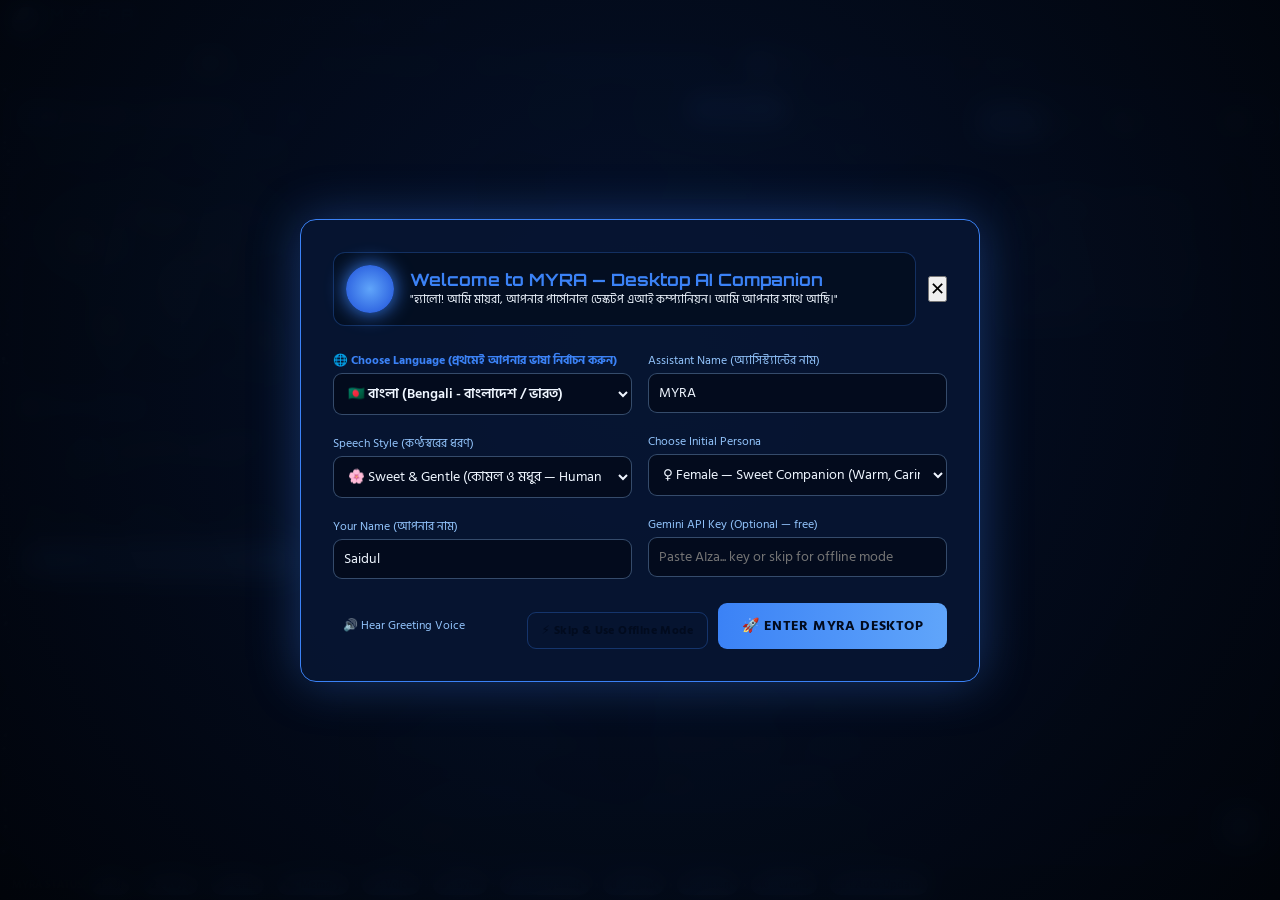
==== commit 03bdea0f: "Add native Python desktop Tkinter GUI, voice auto-send on silence, sculpted 3D avatar with mouse tra" ====
--- a/ui/index.html
+++ b/ui/index.html
@@ -68,12 +68,17 @@
       </select>
     </label>
 
-    <div class="brain-switch-wrap" title="Direct Brain Switcher (Gemini / Groq / Auto)">
+    <div class="brain-switch-wrap" title="Direct Brain Switcher (Gemini / Groq / OpenRouter / OpenAI / DeepSeek / Ollama)">
       <span class="aw-label">BRAIN</span>
       <select id="quickBrainSelect" class="brain-switch-select">
-        <option value="auto">✨ Auto (Gemini + Groq)</option>
-        <option value="gemini">⚡ Gemini Only</option>
-        <option value="groq">🚀 Groq Only</option>
+        <option value="auto">✨ Auto (Best Available Model)</option>
+        <option value="gemini">⚡ Google Gemini (Free / Paid)</option>
+        <option value="groq">🚀 Groq (Fast Free)</option>
+        <option value="openrouter">🌐 OpenRouter (Free &amp; Paid)</option>
+        <option value="openai">🤖 OpenAI ChatGPT (Paid)</option>
+        <option value="deepseek">💡 DeepSeek</option>
+        <option value="mistral">🌪️ Mistral AI</option>
+        <option value="ollama">🏠 Ollama (Local PC)</option>
       </select>
     </div>
 
@@ -170,8 +175,7 @@
           <div class="hud hud-bl"></div><div class="hud hud-br"></div>
           <div class="chip-state" id="holoState">BOOTING…</div>
           <div class="nameplate">
-            <div class="np-name" id="npName">MYRA</div>
-            <div class="np-status" id="holoStatus">✨ MYRA is waking up…</div>
+            <div class="np-status hidden" id="holoStatus"></div>
             <div class="holo-wave-box" id="holoWaveBox">
               <div class="wave-bar"></div><div class="wave-bar"></div><div class="wave-bar"></div>
               <div class="wave-bar"></div><div class="wave-bar"></div><div class="wave-bar"></div>
@@ -640,6 +644,30 @@
         <option value="mixtral-8x7b-32768">🔮 Mixtral 8x7B (Long context)</option>
         <option value="gemma2-9b-it">🍃 Gemma 2 9B-IT</option>
       </select>
+
+      <label class="field-label">OpenRouter API Key (Free &amp; Paid Models) <span class="key-status" id="openrouterKeyStatus"></span></label>
+      <div class="key-row">
+        <input type="password" id="openrouterKey" class="input" placeholder="Paste your OpenRouter key (sk-or-…)" autocomplete="off">
+        <button class="icon-btn key-remove hidden" id="removeOpenrouter" title="Remove saved key">✕</button>
+      </div>
+
+      <label class="field-label">OpenAI ChatGPT API Key (Paid) <span class="key-status" id="openaiKeyStatus"></span></label>
+      <div class="key-row">
+        <input type="password" id="openaiKey" class="input" placeholder="Paste OpenAI key (sk-…)" autocomplete="off">
+        <button class="icon-btn key-remove hidden" id="removeOpenai" title="Remove saved key">✕</button>
+      </div>
+
+      <label class="field-label">DeepSeek API Key <span class="key-status" id="deepseekKeyStatus"></span></label>
+      <div class="key-row">
+        <input type="password" id="deepseekKey" class="input" placeholder="Paste DeepSeek key (sk-…)" autocomplete="off">
+        <button class="icon-btn key-remove hidden" id="removeDeepseek" title="Remove saved key">✕</button>
+      </div>
+
+      <label class="field-label">Ollama Local Model (Free offline, e.g. llama3, mistral, qwen)</label>
+      <div class="key-row">
+        <input type="text" id="ollamaModel" class="input" placeholder="Model name (e.g. llama3.2, mistral, qwen2.5)" autocomplete="off">
+        <button class="icon-btn key-remove hidden" id="removeOllama" title="Clear Ollama">✕</button>
+      </div>
       <button class="btn" id="saveKeys">💾 SAVE KEYS</button>
       <p class="hint hidden" id="keysPreviewNote">👀 <b>Preview mode:</b> keys can only be saved from the real app on your laptop (double-click <code>start.bat</code>) — not from this preview file.</p>
       <p class="hint">Keys are stored only on your laptop in a private <code>.env</code> file, survive restarts, and afterwards only the last 4 characters are shown. Stage 3 chat uses Gemini first and Groq as backup.</p>
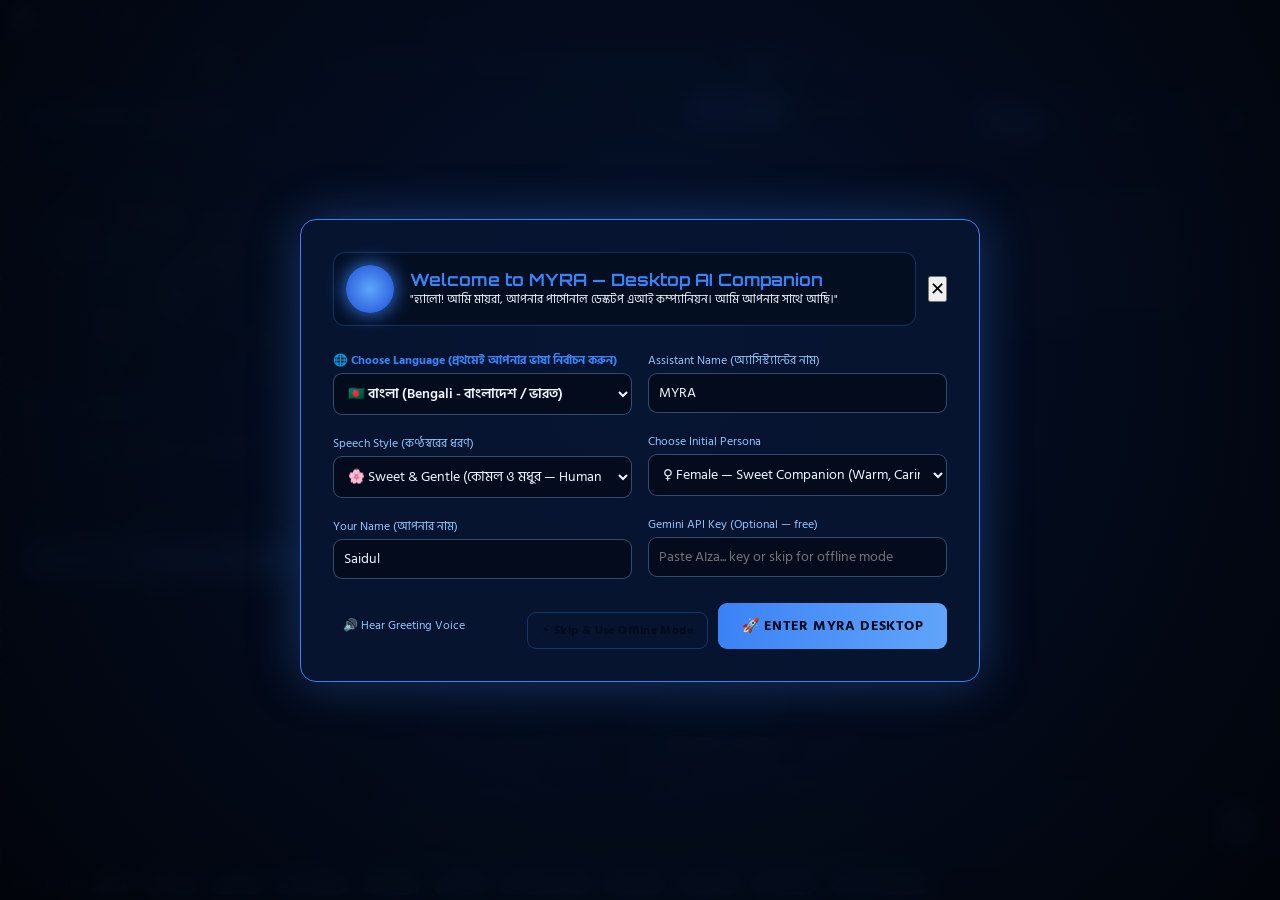
==== commit 295c3a3b: "Fix missing npName element causing DOMContentLoaded crash; restore Terminate, Character switching (C" ====
--- a/ui/index.html
+++ b/ui/index.html
@@ -175,6 +175,7 @@
           <div class="hud hud-bl"></div><div class="hud hud-br"></div>
           <div class="chip-state" id="holoState">BOOTING…</div>
           <div class="nameplate">
+            <div class="np-name hidden" id="npName"></div>
             <div class="np-status hidden" id="holoStatus"></div>
             <div class="holo-wave-box" id="holoWaveBox">
               <div class="wave-bar"></div><div class="wave-bar"></div><div class="wave-bar"></div>
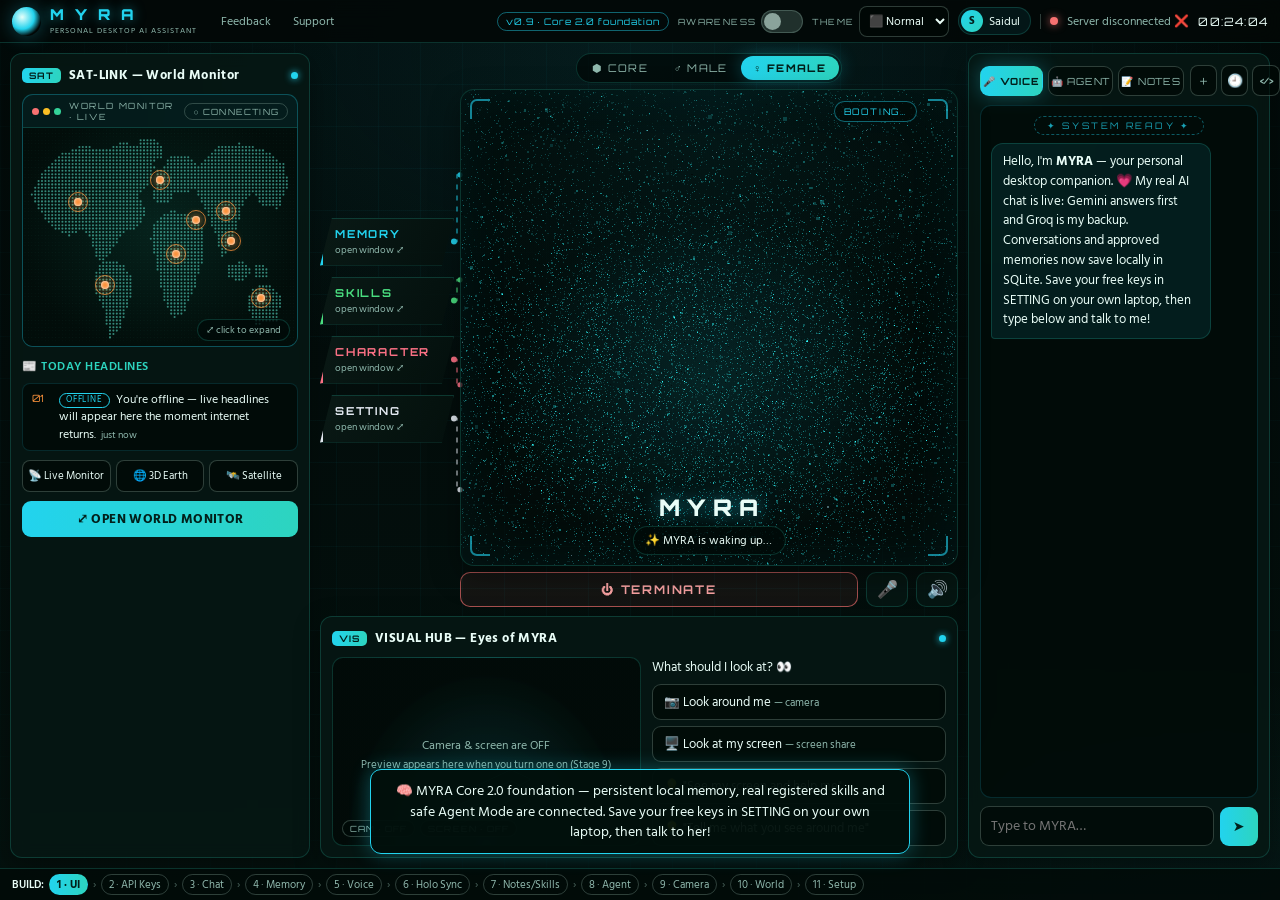
==== commit ed119435: "Build MYRA Core 2.0 foundation Add SQLite persistence, provider tool adapters, safe skills and bound" ====
--- a/ui/index.html
+++ b/ui/index.html
@@ -8,10 +8,8 @@
 <link href="https://fonts.googleapis.com/css2?family=Hind+Siliguri:wght@300;400;500;600;700&family=Orbitron:wght@500;700;900&display=swap" rel="stylesheet">
 <link rel="stylesheet" href="style.css">
 <script src="vendor/three.min.js"></script>
-<script src="vendor/qrcode.min.js"></script>
 </head>
 <body>
-<canvas id="starfieldCanvas" class="starfield-canvas"></canvas>
 
 <!-- ===== Top Bar ===== -->
 <header class="topbar">
@@ -24,7 +22,6 @@
       </div>
     </div>
     <nav class="top-links">
-      <button class="top-link" id="mobileLinkBtn" title="Control MYRA on your Laptop from your Mobile Phone">📱 Phone Link (QR)</button>
       <div class="dd-wrap">
         <button class="top-link" id="feedbackBtn">Feedback</button>
         <div class="dropdown hidden" id="feedbackDrop">
@@ -50,8 +47,7 @@
   </div>
 
   <div class="topbar-right">
-    <span class="version-chip" id="versionChip">v1.0 · Active</span>
-    <span class="update-chip hidden" id="updateChip">⬆️ UPDATE READY</span>
+    <span class="version-chip" id="versionChip">v0.9 · Core 2.0 foundation</span>
 
     <div class="awareness" title="Ambient awareness — MYRA proactively pays attention (real senses arrive in Stages 5 & 9)">
       <span class="aw-label">AWARENESS</span>
@@ -61,26 +57,11 @@
     <label class="theme-pick" title="Interface theme">
       <span class="aw-label">THEME</span>
       <select id="themeSelect" class="theme-select">
-        <option value="stonic">⚡ Stonic AI (Cyber Azure)</option>
-        <option value="normal">⬛ Cyber Cyan</option>
-        <option value="friendly">💚 Friendly Emerald</option>
-        <option value="hacker">🔴 Hacker Crimson</option>
+        <option value="normal">⬛ Normal</option>
+        <option value="friendly">💚 Friendly</option>
+        <option value="hacker">🔴 Hacker</option>
       </select>
     </label>
-
-    <div class="brain-switch-wrap" title="Direct Brain Switcher (Gemini / Groq / OpenRouter / OpenAI / DeepSeek / Ollama)">
-      <span class="aw-label">BRAIN</span>
-      <select id="quickBrainSelect" class="brain-switch-select">
-        <option value="auto">✨ Auto (Best Available Model)</option>
-        <option value="gemini">⚡ Google Gemini (Free / Paid)</option>
-        <option value="groq">🚀 Groq (Fast Free)</option>
-        <option value="openrouter">🌐 OpenRouter (Free &amp; Paid)</option>
-        <option value="openai">🤖 OpenAI ChatGPT (Paid)</option>
-        <option value="deepseek">💡 DeepSeek</option>
-        <option value="mistral">🌪️ Mistral AI</option>
-        <option value="ollama">🏠 Ollama (Local PC)</option>
-      </select>
-    </div>
 
     <div class="dd-wrap">
       <button class="profile-btn" id="profileBtn">
@@ -167,7 +148,6 @@
           <button class="core-pill" data-char="core">⬢ CORE</button>
           <button class="core-pill" data-char="male">♂ MALE</button>
           <button class="core-pill" data-char="female">♀ FEMALE</button>
-          <button class="core-pill" data-char="custom">✨ CUSTOM</button>
         </div>
         <div class="stage" id="stage">
           <canvas id="holoCanvas"></canvas>
@@ -175,118 +155,36 @@
           <div class="hud hud-bl"></div><div class="hud hud-br"></div>
           <div class="chip-state" id="holoState">BOOTING…</div>
           <div class="nameplate">
-            <div class="np-name hidden" id="npName"></div>
-            <div class="np-status hidden" id="holoStatus"></div>
-            <div class="holo-wave-box" id="holoWaveBox">
-              <div class="wave-bar"></div><div class="wave-bar"></div><div class="wave-bar"></div>
-              <div class="wave-bar"></div><div class="wave-bar"></div><div class="wave-bar"></div>
-              <div class="wave-bar"></div><div class="wave-bar"></div><div class="wave-bar"></div>
-            </div>
+            <div class="np-name" id="npName">MYRA</div>
+            <div class="np-status" id="holoStatus">✨ MYRA is waking up…</div>
           </div>
         </div>
         <div class="stage-controls">
           <button class="terminate-btn" id="terminateBtn">⏻ TERMINATE</button>
-          <button class="sq-btn mic-toggle" id="stageMicBtn" title="Microphone on/off (continuous live listening)">🎤</button>
-          <div class="mic-wave-meter" id="micWaveMeter" title="Live Speech Audio Level">
-            <div class="meter-bar"></div>
-            <div class="meter-bar"></div>
-            <div class="meter-bar"></div>
-            <div class="meter-bar"></div>
-            <div class="meter-bar"></div>
+          <button class="sq-btn mic-toggle" id="stageMicBtn" title="Microphone on/off (real listening in Stage 5)">🎤</button>
+          <button class="sq-btn" id="muteBtn" title="Mute / stop MYRA's voice">🔊</button>
+        </div>
+      </div>
+    </div>
+
+    <!-- VISUAL HUB (single home of camera/screen controls) -->
+    <section class="panel visual-hub">
+      <header class="mod-head"><span class="mod-index">VIS</span><h3>VISUAL HUB — Eyes of MYRA</h3><span class="led"></span></header>
+      <div class="vh-grid">
+        <div class="vh-preview">
+          <div class="vh-layers"><span></span><span></span><span></span></div>
+          <div class="vh-msg">Camera &amp; screen are OFF<br><small>Preview appears here when you turn one on (Stage 9)</small></div>
+          <div class="vh-chips">
+            <span class="vh-chip" id="camChip">CAM · OFF</span>
+            <span class="vh-chip" id="scrChip">SCREEN · OFF</span>
           </div>
-          <button class="sq-btn" id="muteBtn" title="Mute / stop MYRA's voice">🔊</button>
-        </div>
-      </div>
-    </div>
-
-    <!-- VISUAL HUB (single home of camera/screen controls & Cyber Agent Office) -->
-    <section class="panel visual-hub">
-      <header class="mod-head">
-        <span class="mod-index">VIS</span>
-        <h3>VISUAL HUB</h3>
-        <div style="display:flex; gap:6px; margin-left:auto; align-items:center;">
-          <button class="action-chip active" id="vhSensorTabBtn" style="padding:2px 8px; font-size:10px;">📷 SENSORS</button>
-          <button class="action-chip" id="vhOfficeTabBtn" style="padding:2px 8px; font-size:10px;">🏢 CYBER OFFICE</button>
-        </div>
-        <span class="led"></span>
-      </header>
-      
-      <div id="vhSensorView">
-        <div class="vh-grid">
-          <div class="vh-preview">
-            <video id="vhVideo" class="vh-video hidden" autoplay playsinline muted></video>
-            <div class="vh-layers"><span></span><span></span><span></span></div>
-            <div class="vh-msg">Camera &amp; screen are OFF<br><small>Preview appears here when you turn one on</small></div>
-            <div class="vh-chips">
-              <span class="vh-chip" id="camChip">CAM · OFF</span>
-              <span class="vh-chip" id="scrChip">SCREEN · OFF</span>
-            </div>
-          </div>
-          <div class="vh-actions">
-            <div class="vh-q">What should I look at? 👀</div>
-            <button class="vh-btn" id="vhCamBtn">📷 Look around me <small>— camera</small></button>
-            <button class="vh-btn" id="vhScrBtn">🖥️ Look at my screen <small>— screen share</small></button>
-            <button class="vh-btn" id="vhSnapBtn" style="border-color:var(--accent);">📸 Capture Snapshot <small>— vision snapshot</small></button>
-            <button class="vh-btn vh-suggest" data-vh="Look at my screen and help me with what I'm doing">💡 "See my screen and help me"</button>
-            <button class="vh-btn vh-suggest" data-vh="Look through the camera and tell me what you see around me">💡 "Tell me what you see around me"</button>
-          </div>
-        </div>
-      </div>
-
-      <div id="vhOfficeView" class="cyber-office hidden">
-        <div class="office-hud-top">
-          <span style="font-size:11px; font-weight:700; color:var(--accent); letter-spacing:1px;">CYBER AGENT OFFICE · 3-CABIN HQ</span>
-          <label class="switch switch-mini" title="Enable office animation">
-            <input type="checkbox" id="officeAnimToggle" checked><span class="slider"></span>
-          </label>
-        </div>
-        <div class="office-cabins">
-          <!-- Cabin 1: Research Agent -->
-          <div class="cabin-box" id="cabinResearch">
-            <div class="cabin-title">🔬 Cabin 1: Research</div>
-            <svg class="agent-character-svg" viewBox="0 0 64 64" fill="none">
-              <circle cx="32" cy="22" r="14" fill="#38bdf8" fill-opacity="0.25" stroke="#38bdf8" stroke-width="2"/>
-              <circle cx="27" cy="20" r="3" fill="#38bdf8"/>
-              <circle cx="37" cy="20" r="3" fill="#38bdf8"/>
-              <path d="M26 27 Q32 32 38 27" stroke="#38bdf8" stroke-width="2" fill="none" stroke-linecap="round"/>
-              <path d="M18 52 C18 42 46 42 46 52" stroke="#38bdf8" stroke-width="2.5" fill="none"/>
-              <circle cx="48" cy="24" r="5" stroke="#a78bfa" stroke-width="1.5" fill="none"/>
-              <line x1="52" y1="28" x2="57" y2="33" stroke="#a78bfa" stroke-width="2" stroke-linecap="round"/>
-            </svg>
-            <span class="agent-status-badge" id="badgeResearch">STANDBY</span>
-            <span style="font-size:9px; color:var(--muted); margin-top:4px;">Web &amp; World Intel</span>
-          </div>
-
-          <!-- Cabin 2: Task & Coder Agent -->
-          <div class="cabin-box" id="cabinCoder">
-            <div class="cabin-title">💻 Cabin 2: Task &amp; Code</div>
-            <svg class="agent-character-svg" viewBox="0 0 64 64" fill="none">
-              <circle cx="32" cy="22" r="14" fill="#34d399" fill-opacity="0.25" stroke="#34d399" stroke-width="2"/>
-              <circle cx="27" cy="20" r="3" fill="#34d399"/>
-              <circle cx="37" cy="20" r="3" fill="#34d399"/>
-              <path d="M28 27 Q32 29 36 27" stroke="#34d399" stroke-width="2" fill="none" stroke-linecap="round"/>
-              <path d="M18 52 C18 42 46 42 46 52" stroke="#34d399" stroke-width="2.5" fill="none"/>
-              <rect x="24" y="44" width="16" height="10" rx="2" stroke="#34d399" stroke-width="1.5" fill="rgba(52,211,153,0.2)"/>
-            </svg>
-            <span class="agent-status-badge" id="badgeCoder">STANDBY</span>
-            <span style="font-size:9px; color:var(--muted); margin-top:4px;">Files &amp; Automation</span>
-          </div>
-
-          <!-- Cabin 3: Companion & Voice Agent -->
-          <div class="cabin-box" id="cabinVoice">
-            <div class="cabin-title">🎙️ Cabin 3: Companion</div>
-            <svg class="agent-character-svg" viewBox="0 0 64 64" fill="none">
-              <circle cx="32" cy="22" r="14" fill="#f43f5e" fill-opacity="0.25" stroke="#f43f5e" stroke-width="2"/>
-              <circle cx="27" cy="20" r="3" fill="#f43f5e"/>
-              <circle cx="37" cy="20" r="3" fill="#f43f5e"/>
-              <path d="M26 26 Q32 31 38 26" stroke="#f43f5e" stroke-width="2" fill="none" stroke-linecap="round"/>
-              <path d="M18 52 C18 42 46 42 46 52" stroke="#f43f5e" stroke-width="2.5" fill="none"/>
-              <path d="M47 16 C50 18 50 24 47 26" stroke="#f43f5e" stroke-width="2" fill="none" stroke-linecap="round"/>
-              <path d="M51 13 C56 17 56 27 51 31" stroke="#f43f5e" stroke-width="1.5" fill="none" stroke-linecap="round"/>
-            </svg>
-            <span class="agent-status-badge" id="badgeVoice">READY</span>
-            <span style="font-size:9px; color:var(--muted); margin-top:4px;">Dialogue &amp; Neural Voice</span>
-          </div>
+        </div>
+        <div class="vh-actions">
+          <div class="vh-q">What should I look at? 👀</div>
+          <button class="vh-btn" id="vhCamBtn">📷 Look around me <small>— camera</small></button>
+          <button class="vh-btn" id="vhScrBtn">🖥️ Look at my screen <small>— screen share</small></button>
+          <button class="vh-btn vh-suggest" data-vh="Look at my screen and help me with what I'm doing">💡 "See my screen and help me"</button>
+          <button class="vh-btn vh-suggest" data-vh="Look through the camera and tell me what you see around me">💡 "Tell me what you see around me"</button>
         </div>
       </div>
     </section>
@@ -314,7 +212,7 @@
         <div class="chat-log" id="chatLog">
           <div class="sys-ready">✦ SYSTEM READY ✦</div>
           <div class="msg msg-ai">
-            <div class="msg-bubble" id="greetingBubble">Hello, I'm <b>MYRA</b> — your personal desktop companion. 💗 My real AI chat is now live (Stage 3): Gemini answers first and Groq is my backup. Save your free keys in SETTING on your own laptop, then type below and talk to me!</div>
+            <div class="msg-bubble" id="greetingBubble">Hello, I'm <b>MYRA</b> — your personal desktop companion. 💗 My real AI chat is live: Gemini answers first and Groq is my backup. Conversations and approved memories now save locally in SQLite. Save your free keys in SETTING on your own laptop, then type below and talk to me!</div>
           </div>
         </div>
         <div class="input-row">
@@ -324,41 +222,27 @@
       </div>
 
       <div class="mode-panel" id="mode-agent">
-        <div class="action-chips">
-          <button class="action-chip" data-act="play song Arijit Singh">🎵 Play Music</button>
-          <button class="action-chip" data-act="open google">🌐 Open Google</button>
-          <button class="action-chip" data-act="list files">📁 List Files</button>
-          <button class="action-chip" data-act="remind me to check work in 10 minutes">⏰ Set Reminder</button>
-          <button class="action-chip" data-act="open camera">📷 Open Camera</button>
-          <button class="action-chip" data-act="share screen">🖥️ Screen Share</button>
-          <button class="action-chip" data-act="system status">💻 System Telemetry</button>
-        </div>
+        <p class="hint">Safe Agent Mode is live for registered local skills (workspace files, notes, memory, system info, allowlisted apps). Browser research and full desktop control are not enabled yet. Write actions pause for your approval.</p>
         <div class="agent-log" id="agentLog">AGENT standing by — awaiting orders…</div>
         <div class="input-row">
-          <input type="text" id="agentInput" class="input chat-input" placeholder="Type desktop task or query (e.g. play song, list files, open google)…">
+          <input type="text" id="agentInput" class="input chat-input" placeholder="Describe the task…">
           <button class="btn btn-send" id="agentBtn">▶</button>
         </div>
+        <div class="input-row">
+          <button class="btn hidden" id="agentApproveBtn">✅ APPROVE</button>
+          <button class="btn hidden" id="agentDenyBtn">🚫 DENY</button>
+          <button class="btn hidden" id="agentPauseBtn">⏸ PAUSE</button>
+          <button class="btn hidden" id="agentResumeBtn">▶ RESUME</button>
+          <button class="btn btn-danger hidden" id="agentCancelBtn">⛔ STOP</button>
+        </div>
       </div>
 
       <div class="mode-panel" id="mode-notes">
-        <div style="display:flex; gap:6px; margin-bottom:8px;">
-          <button class="action-chip active" id="tabNotesBtn" style="flex:1;">📝 Notes</button>
-          <button class="action-chip" id="tabRemindersBtn" style="flex:1;">⏰ Reminders</button>
-        </div>
-        <div id="notesSubPanel">
-          <div class="input-row" style="margin-top:2px">
-            <input type="text" id="noteInput" class="input chat-input" placeholder="Write a note…">
-            <button class="btn btn-send" id="noteAdd">＋</button>
-          </div>
-          <ul class="notes-list" id="notesList"></ul>
-        </div>
-        <div id="remindersSubPanel" class="hidden">
-          <div class="input-row" style="margin-top:2px">
-            <input type="text" id="remInput" class="input chat-input" placeholder="e.g. Call client in 15 mins">
-            <button class="btn btn-send" id="remAdd">⏰ ADD</button>
-          </div>
-          <div id="remindersList" style="margin-top:10px;"></div>
-        </div>
+        <div class="input-row" style="margin-top:2px">
+          <input type="text" id="noteInput" class="input chat-input" placeholder="Write a note… (saved locally in SQLite)">
+          <button class="btn btn-send" id="noteAdd">＋</button>
+        </div>
+        <ul class="notes-list" id="notesList"></ul>
       </div>
     </section>
   </aside>
@@ -438,7 +322,7 @@
     <span class="fv-note">Stored only on your laptop — never in the cloud</span>
   </header>
   <div class="fv-body">
-    <p class="hint" style="margin-top:0">From Stage 4, MYRA will remember your name, your likes, your days — everything you share. You can already add memories below; they will plug into the real SQLite brain in Stage 4.</p>
+    <p class="hint" style="margin-top:0">These are user-approved memories stored in MYRA's local SQLite database. Relevant memories can be supplied to Chat Mode; MYRA does not silently turn private conversation details into long-term memories.</p>
     <div class="input-row" style="max-width:640px">
       <input type="text" id="memoryInput" class="input chat-input" placeholder="e.g. My favorite food is biryani">
       <button class="btn btn-send" id="memoryAdd">＋ ADD</button>
@@ -454,35 +338,12 @@
   <header class="fv-head">
     <button class="back-btn" data-back>← BACK</button>
     <h2>🧩 SKILLS</h2>
-    <span class="fv-note">Skill engine activates in Stage 7</span>
-  </header>
-  <div class="fv-body">
-    <div class="skill-cards">
-      <div class="skill-card">
-        <div class="sk-ico">🌐</div>
-        <div class="sk-info"><b>Browser Agent</b><small>Opens the browser, searches and reports for you</small></div>
-        <label class="switch"><input type="checkbox" class="skill-toggle" data-skill="browser_agent" checked><span class="slider"></span></label>
-      </div>
-      <div class="skill-card">
-        <div class="sk-ico">📰</div>
-        <div class="sk-info"><b>News Reader</b><small>Reads today's headlines aloud on request</small></div>
-        <label class="switch"><input type="checkbox" class="skill-toggle" data-skill="news_reader" checked><span class="slider"></span></label>
-      </div>
-      <div class="skill-card">
-        <div class="sk-ico">📝</div>
-        <div class="sk-info"><b>Note Helper</b><small>Takes, finds and organizes your notes</small></div>
-        <label class="switch"><input type="checkbox" class="skill-toggle" data-skill="note_helper" checked><span class="slider"></span></label>
-      </div>
-      <div class="skill-card">
-        <div class="sk-ico">📷</div>
-        <div class="sk-info"><b>Camera Vision</b><small>Understands what the camera shows (only with permission)</small></div>
-        <label class="switch"><input type="checkbox" class="skill-toggle" data-skill="camera_vision"><span class="slider"></span></label>
-      </div>
-      <div class="skill-card skill-soon">
-        <div class="sk-ico">➕</div>
-        <div class="sk-info"><b>Add New Skill</b><small>Plug in new abilities here (Stage 7+)</small></div>
-        <span class="soon-tag">SOON</span>
-      </div>
+    <span class="fv-note">Real registered skills · Agent Mode only</span>
+  </header>
+  <div class="fv-body">
+    <p class="hint" style="margin-top:0">Only skills actually implemented in MYRA's backend are listed here. Disabling a skill removes it from Agent Mode. External skill files are not executed for safety.</p>
+    <div class="skill-cards" id="skillCards">
+      <div class="empty-note">Loading registered skills from the local backend…</div>
     </div>
   </div>
 </section>
@@ -514,36 +375,13 @@
         <small>A warm female presence. Caring, playful girlfriend-like companion personality — close and emotional.</small>
         <span class="cc-badge hidden">ACTIVE</span>
       </div>
-      <div class="char-card" id="card-custom">
-        <div class="cc-ico">✨</div>
-        <b id="customCardTitle">CUSTOM PERSONA</b>
-        <small id="customCardDesc">Create your own tailored personality, tone and role.</small>
-        <span class="cc-badge hidden">ACTIVE</span>
-      </div>
     </div>
 
     <div class="char-form">
-      <div style="display:grid; grid-template-columns: 1fr 1fr; gap:12px; max-width:520px;">
-        <div>
-          <label class="field-label">Your name (User / Master)</label>
-          <input type="text" id="ownerNameChar" class="input" maxlength="24" placeholder="Saidul">
-        </div>
-        <div>
-          <label class="field-label">Assistant name</label>
-          <input type="text" id="nameInput" class="input" maxlength="16" placeholder="MYRA">
-        </div>
-      </div>
-      <button class="btn btn-send" id="nameSave" style="max-width:520px; margin-top:8px;">SAVE NAMES</button>
-
-      <div style="background:rgba(2,14,32,0.5); border:1px solid rgba(var(--accent-rgb),0.25); border-radius:10px; padding:14px; margin-top:14px; max-width:520px;">
-        <div style="display:flex; justify-content:space-between; align-items:center; margin-bottom:8px;">
-          <h4 style="margin:0; font-size:12px; color:var(--accent);">✨ CUSTOM PERSONA CREATOR</h4>
-          <button class="btn btn-send" id="saveCustomPersonaBtn" style="padding:4px 12px; font-size:11px;">SAVE PERSONA</button>
-        </div>
-        <label class="field-label">Persona Title</label>
-        <input type="text" id="customPersonaName" class="input" placeholder="e.g. My Anime Tutor, Zen Master, Cyber Hacker" maxlength="24" style="margin-bottom:8px;">
-        <label class="field-label">Persona Prompt / Instructions</label>
-        <textarea id="customPersonaPrompt" class="input" rows="3" placeholder="Describe how MYRA should speak, behave, and address you..."></textarea>
+      <label class="field-label">Assistant name (shown under the hologram)</label>
+      <div class="input-row" style="max-width:520px;margin-top:2px">
+        <input type="text" id="nameInput" class="input chat-input" maxlength="16" placeholder="MYRA">
+        <button class="btn btn-send" id="nameSave">SAVE</button>
       </div>
       <label class="field-label">Personality style</label>
       <select id="personality" class="input" style="max-width:520px">
@@ -553,56 +391,7 @@
         <option>Motivational coach</option>
         <option>Calm mentor</option>
       </select>
-
-      <hr class="divider" style="margin: 20px 0 15px 0; max-width: 520px;">
-      
-      <!-- VOICE STUDIO SECTION -->
-      <div class="voice-studio-box" style="max-width:520px; background:rgba(4,22,18,0.55); border:1px solid var(--panel-border); border-radius:10px; padding:16px; margin-top:10px;">
-        <div style="display:flex; align-items:center; justify-content:space-between; margin-bottom:12px;">
-          <h3 style="margin:0; font-size:14px; color:var(--accent); display:flex; align-items:center; gap:8px;">
-            🎙️ VOICE STUDIO — NATURAL SPEECH
-          </h3>
-          <span class="live-badge" id="voiceStudioStatus" style="font-size:10px;">NEURAL READY</span>
-        </div>
-        <p class="hint" style="margin-top:0; margin-bottom:10px; font-size:12px;">
-          Smart bilingual speech engine: speaks Bengali (বাংলা bn-BD/bn-IN) and English naturally according to text language.
-        </p>
-
-        <label class="field-label">Voice / Speaker Selection</label>
-        <select id="voiceStudioSelect" class="input" style="width:100%; margin-bottom:12px;">
-          <option value="auto">✨ Auto-Detect (Bengali &amp; English Natural Voices)</option>
-        </select>
-
-        <label class="field-label">Speech Style (কণ্ঠের ধরণ)</label>
-        <select id="voiceStyleSelect" class="input" style="width:100%; margin-bottom:12px;">
-          <option value="gentle">🌸 Sweet &amp; Gentle (কোমল ও মধুর — Human Intimacy)</option>
-          <option value="whisper">🤫 Whispering (ফিসফিসিয়ে মিষ্টি কথা — Ultra-Soft Whisper)</option>
-          <option value="chat">💬 Natural Chat (স্বাভাবিক আলাপ — Expressive)</option>
-          <option value="jarvis">🎩 JARVIS Butler (স্পষ্ট ও নির্ভরযোগ্য — Confident)</option>
-        </select>
-
-        <div style="display:grid; grid-template-columns: 1fr 1fr; gap:12px; margin-bottom:12px;">
-          <div>
-            <label class="field-label" style="display:flex; justify-content:space-between;">
-              Pitch Tone <span id="voicePitchVal" style="color:var(--accent);">1.00x</span>
-            </label>
-            <input type="range" id="voicePitchSlider" min="0.6" max="1.4" step="0.05" value="1.0" style="width:100%; accent-color:var(--accent); cursor:pointer;">
-          </div>
-          <div>
-            <label class="field-label" style="display:flex; justify-content:space-between;">
-              Speech Speed <span id="voiceSpeedVal" style="color:var(--accent);">1.00x</span>
-            </label>
-            <input type="range" id="voiceSpeedSlider" min="0.7" max="1.5" step="0.05" value="1.0" style="width:100%; accent-color:var(--accent); cursor:pointer;">
-          </div>
-        </div>
-
-        <div style="display:flex; gap:10px; align-items:center; margin-top:8px;">
-          <button class="btn btn-send" id="voiceTestBtn" style="padding:8px 16px; font-size:12px;">
-            ▶ Test Voice (বাংলা &amp; English)
-          </button>
-          <span class="hint" id="voiceTestNotice" style="margin:0; font-size:11px;">Tap to test natural pronunciation</span>
-        </div>
-      </div>
+      <p class="hint">🎙️ Browser read-aloud is available now. Full realtime voice will be enabled only after the one-time speech-model setup passes Windows microphone/STT/TTS/interruption tests. Personality already shapes real AI replies.</p>
     </div>
   </div>
 </section>
@@ -622,56 +411,14 @@
         <input type="password" id="geminiKey" class="input" placeholder="Paste your Gemini key (starts with AIza…)" autocomplete="off">
         <button class="icon-btn key-remove hidden" id="removeGemini" title="Remove the saved Gemini key">✕</button>
       </div>
-      <label class="field-label">Gemini AI Model (Auto-detects Free / Paid)</label>
-      <select id="geminiModelSelect" class="input" style="margin-bottom: 10px;">
-        <option value="auto">✨ Auto-Detect (Best working model for your key)</option>
-        <option value="gemini-1.5-flash">⚡ Gemini 1.5 Flash (Fast, Free &amp; Paid default)</option>
-        <option value="gemini-1.5-pro">💎 Gemini 1.5 Pro (High intelligence / Paid &amp; Free)</option>
-        <option value="gemini-2.0-flash">🚀 Gemini 2.0 Flash (Next-Gen)</option>
-        <option value="gemini-1.5-flash-8b">🍃 Gemini 1.5 Flash-8B (Ultra-Lightweight)</option>
-      </select>
       <label class="field-label">Groq API Key (backup) <span class="key-status" id="groqKeyStatus">checking…</span></label>
       <div class="key-row">
         <input type="password" id="groqKey" class="input" placeholder="Paste your Groq key (starts with gsk_…)" autocomplete="off">
         <button class="icon-btn key-remove hidden" id="removeGroq" title="Remove the saved Groq key">✕</button>
       </div>
-      <label class="field-label">Groq AI Model (Auto-detects active models)</label>
-      <select id="groqModelSelect" class="input" style="margin-bottom: 10px;">
-        <option value="auto">✨ Auto-Detect (Fastest &amp; best Groq model)</option>
-        <option value="llama-3.3-70b-versatile">⚡ Llama 3.3 70B Versatile (Recommended / Fast &amp; Smart)</option>
-        <option value="llama-3.1-8b-instant">🚀 Llama 3.1 8B Instant (Ultra-fast)</option>
-        <option value="openai/gpt-oss-120b">🧠 OpenAI GPT-OSS 120B</option>
-        <option value="qwen/qwen3.8-27b">🌐 Qwen 3.8 27B</option>
-        <option value="mixtral-8x7b-32768">🔮 Mixtral 8x7B (Long context)</option>
-        <option value="gemma2-9b-it">🍃 Gemma 2 9B-IT</option>
-      </select>
-
-      <label class="field-label">OpenRouter API Key (Free &amp; Paid Models) <span class="key-status" id="openrouterKeyStatus"></span></label>
-      <div class="key-row">
-        <input type="password" id="openrouterKey" class="input" placeholder="Paste your OpenRouter key (sk-or-…)" autocomplete="off">
-        <button class="icon-btn key-remove hidden" id="removeOpenrouter" title="Remove saved key">✕</button>
-      </div>
-
-      <label class="field-label">OpenAI ChatGPT API Key (Paid) <span class="key-status" id="openaiKeyStatus"></span></label>
-      <div class="key-row">
-        <input type="password" id="openaiKey" class="input" placeholder="Paste OpenAI key (sk-…)" autocomplete="off">
-        <button class="icon-btn key-remove hidden" id="removeOpenai" title="Remove saved key">✕</button>
-      </div>
-
-      <label class="field-label">DeepSeek API Key <span class="key-status" id="deepseekKeyStatus"></span></label>
-      <div class="key-row">
-        <input type="password" id="deepseekKey" class="input" placeholder="Paste DeepSeek key (sk-…)" autocomplete="off">
-        <button class="icon-btn key-remove hidden" id="removeDeepseek" title="Remove saved key">✕</button>
-      </div>
-
-      <label class="field-label">Ollama Local Model (Free offline, e.g. llama3, mistral, qwen)</label>
-      <div class="key-row">
-        <input type="text" id="ollamaModel" class="input" placeholder="Model name (e.g. llama3.2, mistral, qwen2.5)" autocomplete="off">
-        <button class="icon-btn key-remove hidden" id="removeOllama" title="Clear Ollama">✕</button>
-      </div>
       <button class="btn" id="saveKeys">💾 SAVE KEYS</button>
       <p class="hint hidden" id="keysPreviewNote">👀 <b>Preview mode:</b> keys can only be saved from the real app on your laptop (double-click <code>start.bat</code>) — not from this preview file.</p>
-      <p class="hint">Keys are stored only on your laptop in a private <code>.env</code> file, survive restarts, and afterwards only the last 4 characters are shown. Stage 3 chat uses Gemini first and Groq as backup.</p>
+      <p class="hint">Keys stay on your laptop, survive restarts, and afterwards only the last 4 characters are shown. MYRA uses the OS credential store when available; otherwise it uses the private local <code>.env</code>. Chat uses Gemini first and Groq as backup.</p>
       <p class="hint">🆓 <b>Get both keys free:</b><br>
       1. <a href="https://aistudio.google.com" target="_blank" rel="noopener">aistudio.google.com</a> → sign in → <b>Get API key</b> → <b>Create API key</b> → copy<br>
       2. <a href="https://console.groq.com" target="_blank" rel="noopener">console.groq.com</a> → sign in → <b>API Keys</b> → <b>Create API Key</b> → copy<br>
@@ -684,7 +431,7 @@
 
       <hr class="divider">
       <h3>ℹ️ About</h3>
-      <p class="hint"><b>MYRA</b> — Personal Desktop AI Assistant · <span id="aboutVersion">v0.8 · Stage 3 (AI Chat)</span><br>
+      <p class="hint"><b>MYRA</b> — Personal Desktop AI Assistant · <span id="aboutVersion">v0.9 · Core 2.0 foundation</span><br>
       Brain: Gemini (primary) + Groq (backup) — free cloud APIs · Memory: local SQLite · Runs light on 8GB RAM.<br>
       World Monitor attaches the open-source live dashboard at worldmonitor.app.</p>
     </div>
@@ -719,177 +466,19 @@
 
 <!-- ===== Footer: Build Progress ===== -->
 <footer class="footer">
-  <span class="ft-label">MYRA STATUS:</span>
+  <span class="ft-label">BUILD:</span>
   <span class="ft-stage current">1 · UI</span><span class="ft-arrow">›</span>
-  <span class="ft-stage current">2 · Keys</span><span class="ft-arrow">›</span>
-  <span class="ft-stage current">3 · Chat</span><span class="ft-arrow">›</span>
-  <span class="ft-stage current">4 · Memory</span><span class="ft-arrow">›</span>
-  <span class="ft-stage current">5 · Voice</span><span class="ft-arrow">›</span>
-  <span class="ft-stage current">6 · Sync</span><span class="ft-arrow">›</span>
-  <span class="ft-stage current">7 · Notes/Skills</span><span class="ft-arrow">›</span>
-  <span class="ft-stage current">8 · Agent</span><span class="ft-arrow">›</span>
-  <span class="ft-stage current">9 · Vision</span><span class="ft-arrow">›</span>
-  <span class="ft-stage current">10 · World</span><span class="ft-arrow">›</span>
-  <span class="ft-stage current">11 · Auto-Update</span>
+  <span class="ft-stage">2 · API Keys</span><span class="ft-arrow">›</span>
+  <span class="ft-stage">3 · Chat</span><span class="ft-arrow">›</span>
+  <span class="ft-stage">4 · Memory</span><span class="ft-arrow">›</span>
+  <span class="ft-stage">5 · Voice</span><span class="ft-arrow">›</span>
+  <span class="ft-stage">6 · Holo Sync</span><span class="ft-arrow">›</span>
+  <span class="ft-stage">7 · Notes/Skills</span><span class="ft-arrow">›</span>
+  <span class="ft-stage">8 · Agent</span><span class="ft-arrow">›</span>
+  <span class="ft-stage">9 · Camera</span><span class="ft-arrow">›</span>
+  <span class="ft-stage">10 · World</span><span class="ft-arrow">›</span>
+  <span class="ft-stage">11 · Setup</span>
 </footer>
-
-<!-- INITIAL CONNECT / API KEY MODAL -->
-<div class="modal-backdrop hidden" id="connectModal">
-  <div class="modal-box">
-    <h2>🤖 Connect MYRA AI Brain</h2>
-    <p class="modal-desc">
-      To activate MYRA on your laptop, enter your free Google Gemini API key below.
-      The key is tested and saved securely on your laptop only.
-    </p>
-    <div>
-      <label class="field-label">Gemini API Key (Free or Paid Tier)</label>
-      <input type="password" id="welcomeGeminiKey" class="input" placeholder="Paste your Gemini key (starts with AIza…)" autocomplete="off">
-    </div>
-    <div>
-      <label class="field-label">AI Model Preference</label>
-      <select id="welcomeModelSelect" class="input" style="margin-bottom: 6px;">
-        <option value="auto">✨ Auto-Detect (Works with any Free or Paid key)</option>
-        <option value="gemini-1.5-flash">⚡ Gemini 1.5 Flash (Recommended)</option>
-        <option value="gemini-1.5-pro">💎 Gemini 1.5 Pro (Paid / Pro keys)</option>
-        <option value="gemini-2.0-flash">🚀 Gemini 2.0 Flash</option>
-      </select>
-    </div>
-    <div>
-      <label class="field-label">Groq API Key (Optional Backup — Free)</label>
-      <input type="password" id="welcomeGroqKey" class="input" placeholder="Paste your Groq key (optional, starts with gsk_…)" autocomplete="off">
-    </div>
-    <div>
-      <label class="field-label">Groq Model Preference</label>
-      <select id="welcomeGroqModelSelect" class="input" style="margin-bottom: 6px;">
-        <option value="auto">✨ Auto-Detect (Fastest &amp; best Groq model)</option>
-        <option value="llama-3.3-70b-versatile">⚡ Llama 3.3 70B Versatile (Recommended)</option>
-        <option value="llama-3.1-8b-instant">🚀 Llama 3.1 8B Instant (Ultra-fast)</option>
-        <option value="openai/gpt-oss-120b">🧠 OpenAI GPT-OSS 120B</option>
-        <option value="qwen/qwen3.8-27b">🌐 Qwen 3.8 27B</option>
-      </select>
-    </div>
-    <div id="welcomeStatus" class="hint" style="margin: 0; min-height: 20px;"></div>
-    <div class="modal-actions">
-      <a href="https://aistudio.google.com" target="_blank" rel="noopener" class="top-link" style="margin-right:auto;align-self:center">🔑 Get Free Key</a>
-      <button class="btn" id="welcomeLaterBtn" style="background:transparent;border:1px solid var(--panel-border)">Later</button>
-      <button class="btn btn-send" id="welcomeConnectBtn" style="padding: 9px 20px;">⚡ Connect &amp; Activate</button>
-    </div>
-  </div>
-</div>
-
-<!-- MANDATORY / AUTO-UPDATE MODAL -->
-<div class="modal-backdrop hidden" id="updateModal">
-  <div class="modal-box">
-    <h2>🚀 MYRA Update Required</h2>
-    <p class="modal-desc" id="updateModalDesc">
-      A newer version of MYRA is published on GitHub.
-      Updates ensure you have the latest AI enhancements, memory optimizations, and security fixes.
-    </p>
-    <div class="input-row" style="background:rgba(2,16,12,0.6);padding:10px;border-radius:8px;font-size:12px;">
-      <div>Current version: <b id="updateCurrentVer">...</b></div>
-      <div style="margin-left:auto;">Latest on GitHub: <b id="updateLatestVer" style="color:var(--accent);">...</b></div>
-    </div>
-    <div id="updateProgressMsg" class="hint" style="color:var(--accent);"></div>
-    <div class="modal-actions">
-      <button class="btn btn-send" id="applyUpdateBtn" style="width:100%;padding:12px;">⬇️ Update MYRA Now</button>
-    </div>
-  </div>
-</div>
-
-<!-- CINEMATIC FIRST-RUN ONBOARDING MODAL -->
-<div class="onboard-backdrop hidden" id="onboardModal">
-  <div class="onboard-card">
-    <div style="display:flex; justify-content:space-between; align-items:center;">
-      <div class="onboard-avatar-hero" style="flex:1; margin-right:12px;">
-        <div class="onboard-glow-orb"></div>
-        <div>
-          <h2 style="margin:0 0 2px 0; font-family:'Orbitron',sans-serif; color:var(--accent); font-size:17px;">
-            Welcome to MYRA — Desktop AI Companion
-          </h2>
-          <p style="margin:0; font-size:12px; color:var(--text); line-height:1.4;" id="onboardHeroVoiceText">
-            "Hello! I am your personal desktop assistant. Choose your language and voice to begin."
-          </p>
-        </div>
-      </div>
-      <button class="icon-btn" id="onboardCloseBtn" title="Close / Skip for now" style="font-size:18px;">✕</button>
-    </div>
-
-    <div class="onboard-steps">
-      <div>
-        <label class="field-label" style="color:var(--accent); font-weight:700;">🌐 Choose Language (প্রথমেই আপনার ভাষা নির্বাচন করুন)</label>
-        <select id="onboardLangSelect" class="input" style="margin-bottom:10px; font-weight:600;">
-          <option value="bn-BD">🇧🇩 বাংলা (Bengali - বাংলাদেশ / ভারত)</option>
-          <option value="en-US">🇺🇸 English (Global / US / UK)</option>
-          <option value="hi-IN">🇮🇳 हिन्दी (Hindi)</option>
-          <option value="es-ES">🇪🇸 Español (Spanish)</option>
-          <option value="ar-SA">🇸🇦 العربية (Arabic)</option>
-          <option value="fr-FR">🇫🇷 Français (French)</option>
-          <option value="de-DE">🇩🇪 Deutsch (German)</option>
-          <option value="ja-JP">🇯🇵 日本語 (Japanese)</option>
-        </select>
-
-        <label class="field-label">Speech Style (কণ্ঠস্বরের ধরণ)</label>
-        <select id="onboardVoiceStyle" class="input" style="margin-bottom:10px;">
-          <option value="gentle">🌸 Sweet &amp; Gentle (কোমল ও মধুর — Human Intimacy)</option>
-          <option value="whisper">🤫 Whispering (ফিসফিসিয়ে মিষ্টি কথা — Ultra-Soft Whisper)</option>
-          <option value="chat">💬 Natural Conversational (স্বাভাবিক আলাপ)</option>
-          <option value="jarvis">🎩 JARVIS Butler (স্পষ্ট ও নির্ভরযোগ্য)</option>
-        </select>
-
-        <label class="field-label">Your Name (আপনার নাম)</label>
-        <input type="text" id="onboardUserName" class="input" placeholder="e.g. Saidul" maxlength="24">
-      </div>
-
-      <div>
-        <label class="field-label">Assistant Name (অ্যাসিস্ট্যান্টের নাম)</label>
-        <input type="text" id="onboardAiName" class="input" value="MYRA" maxlength="16" style="margin-bottom:10px;">
-
-        <label class="field-label">Choose Initial Persona</label>
-        <select id="onboardPersonaSelect" class="input" style="margin-bottom:10px;">
-          <option value="female">♀ Female — Sweet Companion (Warm, Caring, Storyteller)</option>
-          <option value="male">♂ Male — JARVIS Butler (Sharp, Witty, Professional)</option>
-          <option value="core">⬢ Core — Hyper-Intelligent Objective AI</option>
-        </select>
-
-        <label class="field-label">Gemini API Key (Optional — free)</label>
-        <input type="password" id="onboardApiKey" class="input" placeholder="Paste AIza... key or skip for offline mode">
-      </div>
-    </div>
-
-    <div style="display:flex; justify-content:space-between; align-items:center; margin-top:8px; flex-wrap:wrap; gap:8px;">
-      <button class="top-link" id="onboardVoiceTestBtn" style="font-size:12px;">🔊 Hear Greeting Voice</button>
-      <div style="display:flex; gap:10px; margin-left:auto;">
-        <button class="btn" id="onboardSkipBtn" style="background:transparent; border:1px solid rgba(var(--accent-rgb), 0.3); font-size:12px;">
-          ⚡ Skip &amp; Use Offline Mode
-        </button>
-        <button class="btn btn-send" id="onboardStartBtn" style="padding:10px 24px; font-weight:700;">
-          🚀 ENTER MYRA DESKTOP
-        </button>
-      </div>
-    </div>
-  </div>
-</div>
-
-<!-- MOBILE PHONE LINK (QR) MODAL -->
-<div class="modal-backdrop hidden" id="mobileLinkModal">
-  <div class="qr-modal-box">
-    <div style="display:flex; justify-content:space-between; width:100%; align-items:center;">
-      <h3 style="margin:0; font-family:'Orbitron',sans-serif; color:var(--accent); font-size:16px;">📱 Connect Mobile Phone</h3>
-      <button class="icon-btn" id="mobileLinkCloseBtn" style="font-size:16px;">✕</button>
-    </div>
-    <p style="margin:0; font-size:12px; color:var(--text); line-height:1.4;">
-      Scan this QR code with your phone camera or mobile browser (must be connected to the same Wi-Fi network) to control MYRA on your laptop!
-    </p>
-    <div class="qr-container" id="phoneQrContainer">
-      <div id="phoneQrBox"></div>
-    </div>
-    <div class="mobile-url-chip" id="mobileUrlDisplay">Loading network address...</div>
-    <div style="display:flex; gap:10px; width:100%;">
-      <button class="btn" id="copyMobileUrlBtn" style="flex:1; padding:8px 12px; font-size:12px;">📋 Copy Link</button>
-      <button class="btn btn-send" id="mobileLinkDoneBtn" style="flex:1; padding:8px 12px; font-size:12px;">Done</button>
-    </div>
-  </div>
-</div>
 
 <div id="toast" class="toast hidden"></div>
 
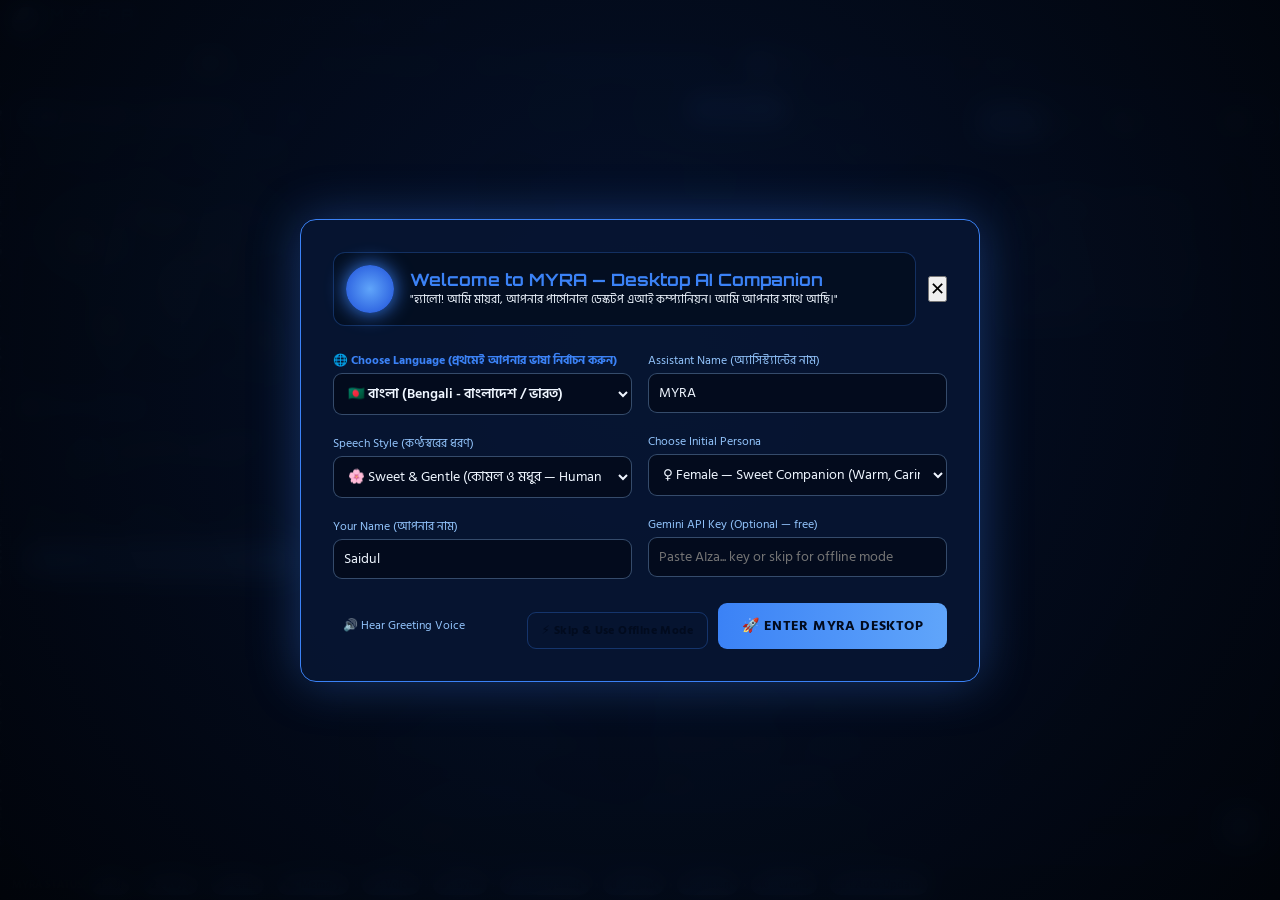
==== commit eea913cc: "Merge main into Core 2.0 integration Preserve MAIN's expanded web UI/features while integrating the " ====
--- a/ui/index.html
+++ b/ui/index.html
@@ -8,8 +8,10 @@
 <link href="https://fonts.googleapis.com/css2?family=Hind+Siliguri:wght@300;400;500;600;700&family=Orbitron:wght@500;700;900&display=swap" rel="stylesheet">
 <link rel="stylesheet" href="style.css">
 <script src="vendor/three.min.js"></script>
+<script src="vendor/qrcode.min.js"></script>
 </head>
 <body>
+<canvas id="starfieldCanvas" class="starfield-canvas"></canvas>
 
 <!-- ===== Top Bar ===== -->
 <header class="topbar">
@@ -22,6 +24,7 @@
       </div>
     </div>
     <nav class="top-links">
+      <button class="top-link" id="mobileLinkBtn" title="Control MYRA on your Laptop from your Mobile Phone">📱 Phone Link (QR)</button>
       <div class="dd-wrap">
         <button class="top-link" id="feedbackBtn">Feedback</button>
         <div class="dropdown hidden" id="feedbackDrop">
@@ -47,7 +50,8 @@
   </div>
 
   <div class="topbar-right">
-    <span class="version-chip" id="versionChip">v0.9 · Core 2.0 foundation</span>
+    <span class="version-chip" id="versionChip">v1.0 · Active</span>
+    <span class="update-chip hidden" id="updateChip">⬆️ UPDATE READY</span>
 
     <div class="awareness" title="Ambient awareness — MYRA proactively pays attention (real senses arrive in Stages 5 & 9)">
       <span class="aw-label">AWARENESS</span>
@@ -57,11 +61,26 @@
     <label class="theme-pick" title="Interface theme">
       <span class="aw-label">THEME</span>
       <select id="themeSelect" class="theme-select">
-        <option value="normal">⬛ Normal</option>
-        <option value="friendly">💚 Friendly</option>
-        <option value="hacker">🔴 Hacker</option>
+        <option value="stonic">⚡ Stonic AI (Cyber Azure)</option>
+        <option value="normal">⬛ Cyber Cyan</option>
+        <option value="friendly">💚 Friendly Emerald</option>
+        <option value="hacker">🔴 Hacker Crimson</option>
       </select>
     </label>
+
+    <div class="brain-switch-wrap" title="Direct Brain Switcher (Gemini / Groq / OpenRouter / OpenAI / DeepSeek / Ollama)">
+      <span class="aw-label">BRAIN</span>
+      <select id="quickBrainSelect" class="brain-switch-select">
+        <option value="auto">✨ Auto (Best Available Model)</option>
+        <option value="gemini">⚡ Google Gemini (Free / Paid)</option>
+        <option value="groq">🚀 Groq (Fast Free)</option>
+        <option value="openrouter">🌐 OpenRouter (Free &amp; Paid)</option>
+        <option value="openai">🤖 OpenAI ChatGPT (Paid)</option>
+        <option value="deepseek">💡 DeepSeek</option>
+        <option value="mistral">🌪️ Mistral AI</option>
+        <option value="ollama">🏠 Ollama (Local PC)</option>
+      </select>
+    </div>
 
     <div class="dd-wrap">
       <button class="profile-btn" id="profileBtn">
@@ -148,6 +167,7 @@
           <button class="core-pill" data-char="core">⬢ CORE</button>
           <button class="core-pill" data-char="male">♂ MALE</button>
           <button class="core-pill" data-char="female">♀ FEMALE</button>
+          <button class="core-pill" data-char="custom">✨ CUSTOM</button>
         </div>
         <div class="stage" id="stage">
           <canvas id="holoCanvas"></canvas>
@@ -155,36 +175,118 @@
           <div class="hud hud-bl"></div><div class="hud hud-br"></div>
           <div class="chip-state" id="holoState">BOOTING…</div>
           <div class="nameplate">
-            <div class="np-name" id="npName">MYRA</div>
-            <div class="np-status" id="holoStatus">✨ MYRA is waking up…</div>
+            <div class="np-name hidden" id="npName"></div>
+            <div class="np-status hidden" id="holoStatus"></div>
+            <div class="holo-wave-box" id="holoWaveBox">
+              <div class="wave-bar"></div><div class="wave-bar"></div><div class="wave-bar"></div>
+              <div class="wave-bar"></div><div class="wave-bar"></div><div class="wave-bar"></div>
+              <div class="wave-bar"></div><div class="wave-bar"></div><div class="wave-bar"></div>
+            </div>
           </div>
         </div>
         <div class="stage-controls">
           <button class="terminate-btn" id="terminateBtn">⏻ TERMINATE</button>
-          <button class="sq-btn mic-toggle" id="stageMicBtn" title="Microphone on/off (real listening in Stage 5)">🎤</button>
+          <button class="sq-btn mic-toggle" id="stageMicBtn" title="Microphone on/off (continuous live listening)">🎤</button>
+          <div class="mic-wave-meter" id="micWaveMeter" title="Live Speech Audio Level">
+            <div class="meter-bar"></div>
+            <div class="meter-bar"></div>
+            <div class="meter-bar"></div>
+            <div class="meter-bar"></div>
+            <div class="meter-bar"></div>
+          </div>
           <button class="sq-btn" id="muteBtn" title="Mute / stop MYRA's voice">🔊</button>
         </div>
       </div>
     </div>
 
-    <!-- VISUAL HUB (single home of camera/screen controls) -->
+    <!-- VISUAL HUB (single home of camera/screen controls & Cyber Agent Office) -->
     <section class="panel visual-hub">
-      <header class="mod-head"><span class="mod-index">VIS</span><h3>VISUAL HUB — Eyes of MYRA</h3><span class="led"></span></header>
-      <div class="vh-grid">
-        <div class="vh-preview">
-          <div class="vh-layers"><span></span><span></span><span></span></div>
-          <div class="vh-msg">Camera &amp; screen are OFF<br><small>Preview appears here when you turn one on (Stage 9)</small></div>
-          <div class="vh-chips">
-            <span class="vh-chip" id="camChip">CAM · OFF</span>
-            <span class="vh-chip" id="scrChip">SCREEN · OFF</span>
-          </div>
-        </div>
-        <div class="vh-actions">
-          <div class="vh-q">What should I look at? 👀</div>
-          <button class="vh-btn" id="vhCamBtn">📷 Look around me <small>— camera</small></button>
-          <button class="vh-btn" id="vhScrBtn">🖥️ Look at my screen <small>— screen share</small></button>
-          <button class="vh-btn vh-suggest" data-vh="Look at my screen and help me with what I'm doing">💡 "See my screen and help me"</button>
-          <button class="vh-btn vh-suggest" data-vh="Look through the camera and tell me what you see around me">💡 "Tell me what you see around me"</button>
+      <header class="mod-head">
+        <span class="mod-index">VIS</span>
+        <h3>VISUAL HUB</h3>
+        <div style="display:flex; gap:6px; margin-left:auto; align-items:center;">
+          <button class="action-chip active" id="vhSensorTabBtn" style="padding:2px 8px; font-size:10px;">📷 SENSORS</button>
+          <button class="action-chip" id="vhOfficeTabBtn" style="padding:2px 8px; font-size:10px;">🏢 CYBER OFFICE</button>
+        </div>
+        <span class="led"></span>
+      </header>
+
+      <div id="vhSensorView">
+        <div class="vh-grid">
+          <div class="vh-preview">
+            <video id="vhVideo" class="vh-video hidden" autoplay playsinline muted></video>
+            <div class="vh-layers"><span></span><span></span><span></span></div>
+            <div class="vh-msg">Camera &amp; screen are OFF<br><small>Preview appears here when you turn one on</small></div>
+            <div class="vh-chips">
+              <span class="vh-chip" id="camChip">CAM · OFF</span>
+              <span class="vh-chip" id="scrChip">SCREEN · OFF</span>
+            </div>
+          </div>
+          <div class="vh-actions">
+            <div class="vh-q">What should I look at? 👀</div>
+            <button class="vh-btn" id="vhCamBtn">📷 Look around me <small>— camera</small></button>
+            <button class="vh-btn" id="vhScrBtn">🖥️ Look at my screen <small>— screen share</small></button>
+            <button class="vh-btn" id="vhSnapBtn" style="border-color:var(--accent);">📸 Capture Snapshot <small>— vision snapshot</small></button>
+            <button class="vh-btn vh-suggest" data-vh="Look at my screen and help me with what I'm doing">💡 "See my screen and help me"</button>
+            <button class="vh-btn vh-suggest" data-vh="Look through the camera and tell me what you see around me">💡 "Tell me what you see around me"</button>
+          </div>
+        </div>
+      </div>
+
+      <div id="vhOfficeView" class="cyber-office hidden">
+        <div class="office-hud-top">
+          <span style="font-size:11px; font-weight:700; color:var(--accent); letter-spacing:1px;">CYBER AGENT OFFICE · 3-CABIN HQ</span>
+          <label class="switch switch-mini" title="Enable office animation">
+            <input type="checkbox" id="officeAnimToggle" checked><span class="slider"></span>
+          </label>
+        </div>
+        <div class="office-cabins">
+          <!-- Cabin 1: Research Agent -->
+          <div class="cabin-box" id="cabinResearch">
+            <div class="cabin-title">🔬 Cabin 1: Research</div>
+            <svg class="agent-character-svg" viewBox="0 0 64 64" fill="none">
+              <circle cx="32" cy="22" r="14" fill="#38bdf8" fill-opacity="0.25" stroke="#38bdf8" stroke-width="2"/>
+              <circle cx="27" cy="20" r="3" fill="#38bdf8"/>
+              <circle cx="37" cy="20" r="3" fill="#38bdf8"/>
+              <path d="M26 27 Q32 32 38 27" stroke="#38bdf8" stroke-width="2" fill="none" stroke-linecap="round"/>
+              <path d="M18 52 C18 42 46 42 46 52" stroke="#38bdf8" stroke-width="2.5" fill="none"/>
+              <circle cx="48" cy="24" r="5" stroke="#a78bfa" stroke-width="1.5" fill="none"/>
+              <line x1="52" y1="28" x2="57" y2="33" stroke="#a78bfa" stroke-width="2" stroke-linecap="round"/>
+            </svg>
+            <span class="agent-status-badge" id="badgeResearch">STANDBY</span>
+            <span style="font-size:9px; color:var(--muted); margin-top:4px;">Web &amp; World Intel</span>
+          </div>
+
+          <!-- Cabin 2: Task & Coder Agent -->
+          <div class="cabin-box" id="cabinCoder">
+            <div class="cabin-title">💻 Cabin 2: Task &amp; Code</div>
+            <svg class="agent-character-svg" viewBox="0 0 64 64" fill="none">
+              <circle cx="32" cy="22" r="14" fill="#34d399" fill-opacity="0.25" stroke="#34d399" stroke-width="2"/>
+              <circle cx="27" cy="20" r="3" fill="#34d399"/>
+              <circle cx="37" cy="20" r="3" fill="#34d399"/>
+              <path d="M28 27 Q32 29 36 27" stroke="#34d399" stroke-width="2" fill="none" stroke-linecap="round"/>
+              <path d="M18 52 C18 42 46 42 46 52" stroke="#34d399" stroke-width="2.5" fill="none"/>
+              <rect x="24" y="44" width="16" height="10" rx="2" stroke="#34d399" stroke-width="1.5" fill="rgba(52,211,153,0.2)"/>
+            </svg>
+            <span class="agent-status-badge" id="badgeCoder">STANDBY</span>
+            <span style="font-size:9px; color:var(--muted); margin-top:4px;">Files &amp; Automation</span>
+          </div>
+
+          <!-- Cabin 3: Companion & Voice Agent -->
+          <div class="cabin-box" id="cabinVoice">
+            <div class="cabin-title">🎙️ Cabin 3: Companion</div>
+            <svg class="agent-character-svg" viewBox="0 0 64 64" fill="none">
+              <circle cx="32" cy="22" r="14" fill="#f43f5e" fill-opacity="0.25" stroke="#f43f5e" stroke-width="2"/>
+              <circle cx="27" cy="20" r="3" fill="#f43f5e"/>
+              <circle cx="37" cy="20" r="3" fill="#f43f5e"/>
+              <path d="M26 26 Q32 31 38 26" stroke="#f43f5e" stroke-width="2" fill="none" stroke-linecap="round"/>
+              <path d="M18 52 C18 42 46 42 46 52" stroke="#f43f5e" stroke-width="2.5" fill="none"/>
+              <path d="M47 16 C50 18 50 24 47 26" stroke="#f43f5e" stroke-width="2" fill="none" stroke-linecap="round"/>
+              <path d="M51 13 C56 17 56 27 51 31" stroke="#f43f5e" stroke-width="1.5" fill="none" stroke-linecap="round"/>
+            </svg>
+            <span class="agent-status-badge" id="badgeVoice">READY</span>
+            <span style="font-size:9px; color:var(--muted); margin-top:4px;">Dialogue &amp; Neural Voice</span>
+          </div>
         </div>
       </div>
     </section>
@@ -212,7 +314,7 @@
         <div class="chat-log" id="chatLog">
           <div class="sys-ready">✦ SYSTEM READY ✦</div>
           <div class="msg msg-ai">
-            <div class="msg-bubble" id="greetingBubble">Hello, I'm <b>MYRA</b> — your personal desktop companion. 💗 My real AI chat is live: Gemini answers first and Groq is my backup. Conversations and approved memories now save locally in SQLite. Save your free keys in SETTING on your own laptop, then type below and talk to me!</div>
+            <div class="msg-bubble" id="greetingBubble">Hello, I'm <b>MYRA</b> — your personal desktop companion. 💗 My real AI chat is now live (Stage 3): Gemini answers first and Groq is my backup. Save your free keys in SETTING on your own laptop, then type below and talk to me!</div>
           </div>
         </div>
         <div class="input-row">
@@ -222,27 +324,41 @@
       </div>
 
       <div class="mode-panel" id="mode-agent">
-        <p class="hint">Safe Agent Mode is live for registered local skills (workspace files, notes, memory, system info, allowlisted apps). Browser research and full desktop control are not enabled yet. Write actions pause for your approval.</p>
+        <div class="action-chips">
+          <button class="action-chip" data-act="play song Arijit Singh">🎵 Play Music</button>
+          <button class="action-chip" data-act="open google">🌐 Open Google</button>
+          <button class="action-chip" data-act="list files">📁 List Files</button>
+          <button class="action-chip" data-act="remind me to check work in 10 minutes">⏰ Set Reminder</button>
+          <button class="action-chip" data-act="open camera">📷 Open Camera</button>
+          <button class="action-chip" data-act="share screen">🖥️ Screen Share</button>
+          <button class="action-chip" data-act="system status">💻 System Telemetry</button>
+        </div>
         <div class="agent-log" id="agentLog">AGENT standing by — awaiting orders…</div>
         <div class="input-row">
-          <input type="text" id="agentInput" class="input chat-input" placeholder="Describe the task…">
+          <input type="text" id="agentInput" class="input chat-input" placeholder="Type desktop task or query (e.g. play song, list files, open google)…">
           <button class="btn btn-send" id="agentBtn">▶</button>
         </div>
-        <div class="input-row">
-          <button class="btn hidden" id="agentApproveBtn">✅ APPROVE</button>
-          <button class="btn hidden" id="agentDenyBtn">🚫 DENY</button>
-          <button class="btn hidden" id="agentPauseBtn">⏸ PAUSE</button>
-          <button class="btn hidden" id="agentResumeBtn">▶ RESUME</button>
-          <button class="btn btn-danger hidden" id="agentCancelBtn">⛔ STOP</button>
-        </div>
       </div>
 
       <div class="mode-panel" id="mode-notes">
-        <div class="input-row" style="margin-top:2px">
-          <input type="text" id="noteInput" class="input chat-input" placeholder="Write a note… (saved locally in SQLite)">
-          <button class="btn btn-send" id="noteAdd">＋</button>
-        </div>
-        <ul class="notes-list" id="notesList"></ul>
+        <div style="display:flex; gap:6px; margin-bottom:8px;">
+          <button class="action-chip active" id="tabNotesBtn" style="flex:1;">📝 Notes</button>
+          <button class="action-chip" id="tabRemindersBtn" style="flex:1;">⏰ Reminders</button>
+        </div>
+        <div id="notesSubPanel">
+          <div class="input-row" style="margin-top:2px">
+            <input type="text" id="noteInput" class="input chat-input" placeholder="Write a note…">
+            <button class="btn btn-send" id="noteAdd">＋</button>
+          </div>
+          <ul class="notes-list" id="notesList"></ul>
+        </div>
+        <div id="remindersSubPanel" class="hidden">
+          <div class="input-row" style="margin-top:2px">
+            <input type="text" id="remInput" class="input chat-input" placeholder="e.g. Call client in 15 mins">
+            <button class="btn btn-send" id="remAdd">⏰ ADD</button>
+          </div>
+          <div id="remindersList" style="margin-top:10px;"></div>
+        </div>
       </div>
     </section>
   </aside>
@@ -322,7 +438,7 @@
     <span class="fv-note">Stored only on your laptop — never in the cloud</span>
   </header>
   <div class="fv-body">
-    <p class="hint" style="margin-top:0">These are user-approved memories stored in MYRA's local SQLite database. Relevant memories can be supplied to Chat Mode; MYRA does not silently turn private conversation details into long-term memories.</p>
+    <p class="hint" style="margin-top:0">From Stage 4, MYRA will remember your name, your likes, your days — everything you share. You can already add memories below; they will plug into the real SQLite brain in Stage 4.</p>
     <div class="input-row" style="max-width:640px">
       <input type="text" id="memoryInput" class="input chat-input" placeholder="e.g. My favorite food is biryani">
       <button class="btn btn-send" id="memoryAdd">＋ ADD</button>
@@ -338,12 +454,35 @@
   <header class="fv-head">
     <button class="back-btn" data-back>← BACK</button>
     <h2>🧩 SKILLS</h2>
-    <span class="fv-note">Real registered skills · Agent Mode only</span>
+    <span class="fv-note">Skill engine activates in Stage 7</span>
   </header>
   <div class="fv-body">
-    <p class="hint" style="margin-top:0">Only skills actually implemented in MYRA's backend are listed here. Disabling a skill removes it from Agent Mode. External skill files are not executed for safety.</p>
-    <div class="skill-cards" id="skillCards">
-      <div class="empty-note">Loading registered skills from the local backend…</div>
+    <div class="skill-cards">
+      <div class="skill-card">
+        <div class="sk-ico">🌐</div>
+        <div class="sk-info"><b>Browser Agent</b><small>Opens the browser, searches and reports for you</small></div>
+        <label class="switch"><input type="checkbox" class="skill-toggle" data-skill="browser_agent" checked><span class="slider"></span></label>
+      </div>
+      <div class="skill-card">
+        <div class="sk-ico">📰</div>
+        <div class="sk-info"><b>News Reader</b><small>Reads today's headlines aloud on request</small></div>
+        <label class="switch"><input type="checkbox" class="skill-toggle" data-skill="news_reader" checked><span class="slider"></span></label>
+      </div>
+      <div class="skill-card">
+        <div class="sk-ico">📝</div>
+        <div class="sk-info"><b>Note Helper</b><small>Takes, finds and organizes your notes</small></div>
+        <label class="switch"><input type="checkbox" class="skill-toggle" data-skill="note_helper" checked><span class="slider"></span></label>
+      </div>
+      <div class="skill-card">
+        <div class="sk-ico">📷</div>
+        <div class="sk-info"><b>Camera Vision</b><small>Understands what the camera shows (only with permission)</small></div>
+        <label class="switch"><input type="checkbox" class="skill-toggle" data-skill="camera_vision"><span class="slider"></span></label>
+      </div>
+      <div class="skill-card skill-soon">
+        <div class="sk-ico">➕</div>
+        <div class="sk-info"><b>Add New Skill</b><small>Plug in new abilities here (Stage 7+)</small></div>
+        <span class="soon-tag">SOON</span>
+      </div>
     </div>
   </div>
 </section>
@@ -375,13 +514,36 @@
         <small>A warm female presence. Caring, playful girlfriend-like companion personality — close and emotional.</small>
         <span class="cc-badge hidden">ACTIVE</span>
       </div>
+      <div class="char-card" id="card-custom">
+        <div class="cc-ico">✨</div>
+        <b id="customCardTitle">CUSTOM PERSONA</b>
+        <small id="customCardDesc">Create your own tailored personality, tone and role.</small>
+        <span class="cc-badge hidden">ACTIVE</span>
+      </div>
     </div>
 
     <div class="char-form">
-      <label class="field-label">Assistant name (shown under the hologram)</label>
-      <div class="input-row" style="max-width:520px;margin-top:2px">
-        <input type="text" id="nameInput" class="input chat-input" maxlength="16" placeholder="MYRA">
-        <button class="btn btn-send" id="nameSave">SAVE</button>
+      <div style="display:grid; grid-template-columns: 1fr 1fr; gap:12px; max-width:520px;">
+        <div>
+          <label class="field-label">Your name (User / Master)</label>
+          <input type="text" id="ownerNameChar" class="input" maxlength="24" placeholder="Saidul">
+        </div>
+        <div>
+          <label class="field-label">Assistant name</label>
+          <input type="text" id="nameInput" class="input" maxlength="16" placeholder="MYRA">
+        </div>
+      </div>
+      <button class="btn btn-send" id="nameSave" style="max-width:520px; margin-top:8px;">SAVE NAMES</button>
+
+      <div style="background:rgba(2,14,32,0.5); border:1px solid rgba(var(--accent-rgb),0.25); border-radius:10px; padding:14px; margin-top:14px; max-width:520px;">
+        <div style="display:flex; justify-content:space-between; align-items:center; margin-bottom:8px;">
+          <h4 style="margin:0; font-size:12px; color:var(--accent);">✨ CUSTOM PERSONA CREATOR</h4>
+          <button class="btn btn-send" id="saveCustomPersonaBtn" style="padding:4px 12px; font-size:11px;">SAVE PERSONA</button>
+        </div>
+        <label class="field-label">Persona Title</label>
+        <input type="text" id="customPersonaName" class="input" placeholder="e.g. My Anime Tutor, Zen Master, Cyber Hacker" maxlength="24" style="margin-bottom:8px;">
+        <label class="field-label">Persona Prompt / Instructions</label>
+        <textarea id="customPersonaPrompt" class="input" rows="3" placeholder="Describe how MYRA should speak, behave, and address you..."></textarea>
       </div>
       <label class="field-label">Personality style</label>
       <select id="personality" class="input" style="max-width:520px">
@@ -391,7 +553,56 @@
         <option>Motivational coach</option>
         <option>Calm mentor</option>
       </select>
-      <p class="hint">🎙️ Browser read-aloud is available now. Full realtime voice will be enabled only after the one-time speech-model setup passes Windows microphone/STT/TTS/interruption tests. Personality already shapes real AI replies.</p>
+
+      <hr class="divider" style="margin: 20px 0 15px 0; max-width: 520px;">
+
+      <!-- VOICE STUDIO SECTION -->
+      <div class="voice-studio-box" style="max-width:520px; background:rgba(4,22,18,0.55); border:1px solid var(--panel-border); border-radius:10px; padding:16px; margin-top:10px;">
+        <div style="display:flex; align-items:center; justify-content:space-between; margin-bottom:12px;">
+          <h3 style="margin:0; font-size:14px; color:var(--accent); display:flex; align-items:center; gap:8px;">
+            🎙️ VOICE STUDIO — NATURAL SPEECH
+          </h3>
+          <span class="live-badge" id="voiceStudioStatus" style="font-size:10px;">NEURAL READY</span>
+        </div>
+        <p class="hint" style="margin-top:0; margin-bottom:10px; font-size:12px;">
+          Smart bilingual speech engine: speaks Bengali (বাংলা bn-BD/bn-IN) and English naturally according to text language.
+        </p>
+
+        <label class="field-label">Voice / Speaker Selection</label>
+        <select id="voiceStudioSelect" class="input" style="width:100%; margin-bottom:12px;">
+          <option value="auto">✨ Auto-Detect (Bengali &amp; English Natural Voices)</option>
+        </select>
+
+        <label class="field-label">Speech Style (কণ্ঠের ধরণ)</label>
+        <select id="voiceStyleSelect" class="input" style="width:100%; margin-bottom:12px;">
+          <option value="gentle">🌸 Sweet &amp; Gentle (কোমল ও মধুর — Human Intimacy)</option>
+          <option value="whisper">🤫 Whispering (ফিসফিসিয়ে মিষ্টি কথা — Ultra-Soft Whisper)</option>
+          <option value="chat">💬 Natural Chat (স্বাভাবিক আলাপ — Expressive)</option>
+          <option value="jarvis">🎩 JARVIS Butler (স্পষ্ট ও নির্ভরযোগ্য — Confident)</option>
+        </select>
+
+        <div style="display:grid; grid-template-columns: 1fr 1fr; gap:12px; margin-bottom:12px;">
+          <div>
+            <label class="field-label" style="display:flex; justify-content:space-between;">
+              Pitch Tone <span id="voicePitchVal" style="color:var(--accent);">1.00x</span>
+            </label>
+            <input type="range" id="voicePitchSlider" min="0.6" max="1.4" step="0.05" value="1.0" style="width:100%; accent-color:var(--accent); cursor:pointer;">
+          </div>
+          <div>
+            <label class="field-label" style="display:flex; justify-content:space-between;">
+              Speech Speed <span id="voiceSpeedVal" style="color:var(--accent);">1.00x</span>
+            </label>
+            <input type="range" id="voiceSpeedSlider" min="0.7" max="1.5" step="0.05" value="1.0" style="width:100%; accent-color:var(--accent); cursor:pointer;">
+          </div>
+        </div>
+
+        <div style="display:flex; gap:10px; align-items:center; margin-top:8px;">
+          <button class="btn btn-send" id="voiceTestBtn" style="padding:8px 16px; font-size:12px;">
+            ▶ Test Voice (বাংলা &amp; English)
+          </button>
+          <span class="hint" id="voiceTestNotice" style="margin:0; font-size:11px;">Tap to test natural pronunciation</span>
+        </div>
+      </div>
     </div>
   </div>
 </section>
@@ -411,14 +622,56 @@
         <input type="password" id="geminiKey" class="input" placeholder="Paste your Gemini key (starts with AIza…)" autocomplete="off">
         <button class="icon-btn key-remove hidden" id="removeGemini" title="Remove the saved Gemini key">✕</button>
       </div>
+      <label class="field-label">Gemini AI Model (Auto-detects Free / Paid)</label>
+      <select id="geminiModelSelect" class="input" style="margin-bottom: 10px;">
+        <option value="auto">✨ Auto-Detect (Best working model for your key)</option>
+        <option value="gemini-1.5-flash">⚡ Gemini 1.5 Flash (Fast, Free &amp; Paid default)</option>
+        <option value="gemini-1.5-pro">💎 Gemini 1.5 Pro (High intelligence / Paid &amp; Free)</option>
+        <option value="gemini-2.0-flash">🚀 Gemini 2.0 Flash (Next-Gen)</option>
+        <option value="gemini-1.5-flash-8b">🍃 Gemini 1.5 Flash-8B (Ultra-Lightweight)</option>
+      </select>
       <label class="field-label">Groq API Key (backup) <span class="key-status" id="groqKeyStatus">checking…</span></label>
       <div class="key-row">
         <input type="password" id="groqKey" class="input" placeholder="Paste your Groq key (starts with gsk_…)" autocomplete="off">
         <button class="icon-btn key-remove hidden" id="removeGroq" title="Remove the saved Groq key">✕</button>
       </div>
+      <label class="field-label">Groq AI Model (Auto-detects active models)</label>
+      <select id="groqModelSelect" class="input" style="margin-bottom: 10px;">
+        <option value="auto">✨ Auto-Detect (Fastest &amp; best Groq model)</option>
+        <option value="llama-3.3-70b-versatile">⚡ Llama 3.3 70B Versatile (Recommended / Fast &amp; Smart)</option>
+        <option value="llama-3.1-8b-instant">🚀 Llama 3.1 8B Instant (Ultra-fast)</option>
+        <option value="openai/gpt-oss-120b">🧠 OpenAI GPT-OSS 120B</option>
+        <option value="qwen/qwen3.8-27b">🌐 Qwen 3.8 27B</option>
+        <option value="mixtral-8x7b-32768">🔮 Mixtral 8x7B (Long context)</option>
+        <option value="gemma2-9b-it">🍃 Gemma 2 9B-IT</option>
+      </select>
+
+      <label class="field-label">OpenRouter API Key (Free &amp; Paid Models) <span class="key-status" id="openrouterKeyStatus"></span></label>
+      <div class="key-row">
+        <input type="password" id="openrouterKey" class="input" placeholder="Paste your OpenRouter key (sk-or-…)" autocomplete="off">
+        <button class="icon-btn key-remove hidden" id="removeOpenrouter" title="Remove saved key">✕</button>
+      </div>
+
+      <label class="field-label">OpenAI ChatGPT API Key (Paid) <span class="key-status" id="openaiKeyStatus"></span></label>
+      <div class="key-row">
+        <input type="password" id="openaiKey" class="input" placeholder="Paste OpenAI key (sk-…)" autocomplete="off">
+        <button class="icon-btn key-remove hidden" id="removeOpenai" title="Remove saved key">✕</button>
+      </div>
+
+      <label class="field-label">DeepSeek API Key <span class="key-status" id="deepseekKeyStatus"></span></label>
+      <div class="key-row">
+        <input type="password" id="deepseekKey" class="input" placeholder="Paste DeepSeek key (sk-…)" autocomplete="off">
+        <button class="icon-btn key-remove hidden" id="removeDeepseek" title="Remove saved key">✕</button>
+      </div>
+
+      <label class="field-label">Ollama Local Model (Free offline, e.g. llama3, mistral, qwen)</label>
+      <div class="key-row">
+        <input type="text" id="ollamaModel" class="input" placeholder="Model name (e.g. llama3.2, mistral, qwen2.5)" autocomplete="off">
+        <button class="icon-btn key-remove hidden" id="removeOllama" title="Clear Ollama">✕</button>
+      </div>
       <button class="btn" id="saveKeys">💾 SAVE KEYS</button>
       <p class="hint hidden" id="keysPreviewNote">👀 <b>Preview mode:</b> keys can only be saved from the real app on your laptop (double-click <code>start.bat</code>) — not from this preview file.</p>
-      <p class="hint">Keys stay on your laptop, survive restarts, and afterwards only the last 4 characters are shown. MYRA uses the OS credential store when available; otherwise it uses the private local <code>.env</code>. Chat uses Gemini first and Groq as backup.</p>
+      <p class="hint">Keys are stored only on your laptop in a private <code>.env</code> file, survive restarts, and afterwards only the last 4 characters are shown. Stage 3 chat uses Gemini first and Groq as backup.</p>
       <p class="hint">🆓 <b>Get both keys free:</b><br>
       1. <a href="https://aistudio.google.com" target="_blank" rel="noopener">aistudio.google.com</a> → sign in → <b>Get API key</b> → <b>Create API key</b> → copy<br>
       2. <a href="https://console.groq.com" target="_blank" rel="noopener">console.groq.com</a> → sign in → <b>API Keys</b> → <b>Create API Key</b> → copy<br>
@@ -431,7 +684,7 @@
 
       <hr class="divider">
       <h3>ℹ️ About</h3>
-      <p class="hint"><b>MYRA</b> — Personal Desktop AI Assistant · <span id="aboutVersion">v0.9 · Core 2.0 foundation</span><br>
+      <p class="hint"><b>MYRA</b> — Personal Desktop AI Assistant · <span id="aboutVersion">v0.8 · Stage 3 (AI Chat)</span><br>
       Brain: Gemini (primary) + Groq (backup) — free cloud APIs · Memory: local SQLite · Runs light on 8GB RAM.<br>
       World Monitor attaches the open-source live dashboard at worldmonitor.app.</p>
     </div>
@@ -466,19 +719,177 @@
 
 <!-- ===== Footer: Build Progress ===== -->
 <footer class="footer">
-  <span class="ft-label">BUILD:</span>
+  <span class="ft-label">MYRA STATUS:</span>
   <span class="ft-stage current">1 · UI</span><span class="ft-arrow">›</span>
-  <span class="ft-stage">2 · API Keys</span><span class="ft-arrow">›</span>
-  <span class="ft-stage">3 · Chat</span><span class="ft-arrow">›</span>
-  <span class="ft-stage">4 · Memory</span><span class="ft-arrow">›</span>
-  <span class="ft-stage">5 · Voice</span><span class="ft-arrow">›</span>
-  <span class="ft-stage">6 · Holo Sync</span><span class="ft-arrow">›</span>
-  <span class="ft-stage">7 · Notes/Skills</span><span class="ft-arrow">›</span>
-  <span class="ft-stage">8 · Agent</span><span class="ft-arrow">›</span>
-  <span class="ft-stage">9 · Camera</span><span class="ft-arrow">›</span>
-  <span class="ft-stage">10 · World</span><span class="ft-arrow">›</span>
-  <span class="ft-stage">11 · Setup</span>
+  <span class="ft-stage current">2 · Keys</span><span class="ft-arrow">›</span>
+  <span class="ft-stage current">3 · Chat</span><span class="ft-arrow">›</span>
+  <span class="ft-stage current">4 · Memory</span><span class="ft-arrow">›</span>
+  <span class="ft-stage current">5 · Voice</span><span class="ft-arrow">›</span>
+  <span class="ft-stage current">6 · Sync</span><span class="ft-arrow">›</span>
+  <span class="ft-stage current">7 · Notes/Skills</span><span class="ft-arrow">›</span>
+  <span class="ft-stage current">8 · Agent</span><span class="ft-arrow">›</span>
+  <span class="ft-stage current">9 · Vision</span><span class="ft-arrow">›</span>
+  <span class="ft-stage current">10 · World</span><span class="ft-arrow">›</span>
+  <span class="ft-stage current">11 · Auto-Update</span>
 </footer>
+
+<!-- INITIAL CONNECT / API KEY MODAL -->
+<div class="modal-backdrop hidden" id="connectModal">
+  <div class="modal-box">
+    <h2>🤖 Connect MYRA AI Brain</h2>
+    <p class="modal-desc">
+      To activate MYRA on your laptop, enter your free Google Gemini API key below.
+      The key is tested and saved securely on your laptop only.
+    </p>
+    <div>
+      <label class="field-label">Gemini API Key (Free or Paid Tier)</label>
+      <input type="password" id="welcomeGeminiKey" class="input" placeholder="Paste your Gemini key (starts with AIza…)" autocomplete="off">
+    </div>
+    <div>
+      <label class="field-label">AI Model Preference</label>
+      <select id="welcomeModelSelect" class="input" style="margin-bottom: 6px;">
+        <option value="auto">✨ Auto-Detect (Works with any Free or Paid key)</option>
+        <option value="gemini-1.5-flash">⚡ Gemini 1.5 Flash (Recommended)</option>
+        <option value="gemini-1.5-pro">💎 Gemini 1.5 Pro (Paid / Pro keys)</option>
+        <option value="gemini-2.0-flash">🚀 Gemini 2.0 Flash</option>
+      </select>
+    </div>
+    <div>
+      <label class="field-label">Groq API Key (Optional Backup — Free)</label>
+      <input type="password" id="welcomeGroqKey" class="input" placeholder="Paste your Groq key (optional, starts with gsk_…)" autocomplete="off">
+    </div>
+    <div>
+      <label class="field-label">Groq Model Preference</label>
+      <select id="welcomeGroqModelSelect" class="input" style="margin-bottom: 6px;">
+        <option value="auto">✨ Auto-Detect (Fastest &amp; best Groq model)</option>
+        <option value="llama-3.3-70b-versatile">⚡ Llama 3.3 70B Versatile (Recommended)</option>
+        <option value="llama-3.1-8b-instant">🚀 Llama 3.1 8B Instant (Ultra-fast)</option>
+        <option value="openai/gpt-oss-120b">🧠 OpenAI GPT-OSS 120B</option>
+        <option value="qwen/qwen3.8-27b">🌐 Qwen 3.8 27B</option>
+      </select>
+    </div>
+    <div id="welcomeStatus" class="hint" style="margin: 0; min-height: 20px;"></div>
+    <div class="modal-actions">
+      <a href="https://aistudio.google.com" target="_blank" rel="noopener" class="top-link" style="margin-right:auto;align-self:center">🔑 Get Free Key</a>
+      <button class="btn" id="welcomeLaterBtn" style="background:transparent;border:1px solid var(--panel-border)">Later</button>
+      <button class="btn btn-send" id="welcomeConnectBtn" style="padding: 9px 20px;">⚡ Connect &amp; Activate</button>
+    </div>
+  </div>
+</div>
+
+<!-- MANDATORY / AUTO-UPDATE MODAL -->
+<div class="modal-backdrop hidden" id="updateModal">
+  <div class="modal-box">
+    <h2>🚀 MYRA Update Required</h2>
+    <p class="modal-desc" id="updateModalDesc">
+      A newer version of MYRA is published on GitHub.
+      Updates ensure you have the latest AI enhancements, memory optimizations, and security fixes.
+    </p>
+    <div class="input-row" style="background:rgba(2,16,12,0.6);padding:10px;border-radius:8px;font-size:12px;">
+      <div>Current version: <b id="updateCurrentVer">...</b></div>
+      <div style="margin-left:auto;">Latest on GitHub: <b id="updateLatestVer" style="color:var(--accent);">...</b></div>
+    </div>
+    <div id="updateProgressMsg" class="hint" style="color:var(--accent);"></div>
+    <div class="modal-actions">
+      <button class="btn btn-send" id="applyUpdateBtn" style="width:100%;padding:12px;">⬇️ Update MYRA Now</button>
+    </div>
+  </div>
+</div>
+
+<!-- CINEMATIC FIRST-RUN ONBOARDING MODAL -->
+<div class="onboard-backdrop hidden" id="onboardModal">
+  <div class="onboard-card">
+    <div style="display:flex; justify-content:space-between; align-items:center;">
+      <div class="onboard-avatar-hero" style="flex:1; margin-right:12px;">
+        <div class="onboard-glow-orb"></div>
+        <div>
+          <h2 style="margin:0 0 2px 0; font-family:'Orbitron',sans-serif; color:var(--accent); font-size:17px;">
+            Welcome to MYRA — Desktop AI Companion
+          </h2>
+          <p style="margin:0; font-size:12px; color:var(--text); line-height:1.4;" id="onboardHeroVoiceText">
+            "Hello! I am your personal desktop assistant. Choose your language and voice to begin."
+          </p>
+        </div>
+      </div>
+      <button class="icon-btn" id="onboardCloseBtn" title="Close / Skip for now" style="font-size:18px;">✕</button>
+    </div>
+
+    <div class="onboard-steps">
+      <div>
+        <label class="field-label" style="color:var(--accent); font-weight:700;">🌐 Choose Language (প্রথমেই আপনার ভাষা নির্বাচন করুন)</label>
+        <select id="onboardLangSelect" class="input" style="margin-bottom:10px; font-weight:600;">
+          <option value="bn-BD">🇧🇩 বাংলা (Bengali - বাংলাদেশ / ভারত)</option>
+          <option value="en-US">🇺🇸 English (Global / US / UK)</option>
+          <option value="hi-IN">🇮🇳 हिन्दी (Hindi)</option>
+          <option value="es-ES">🇪🇸 Español (Spanish)</option>
+          <option value="ar-SA">🇸🇦 العربية (Arabic)</option>
+          <option value="fr-FR">🇫🇷 Français (French)</option>
+          <option value="de-DE">🇩🇪 Deutsch (German)</option>
+          <option value="ja-JP">🇯🇵 日本語 (Japanese)</option>
+        </select>
+
+        <label class="field-label">Speech Style (কণ্ঠস্বরের ধরণ)</label>
+        <select id="onboardVoiceStyle" class="input" style="margin-bottom:10px;">
+          <option value="gentle">🌸 Sweet &amp; Gentle (কোমল ও মধুর — Human Intimacy)</option>
+          <option value="whisper">🤫 Whispering (ফিসফিসিয়ে মিষ্টি কথা — Ultra-Soft Whisper)</option>
+          <option value="chat">💬 Natural Conversational (স্বাভাবিক আলাপ)</option>
+          <option value="jarvis">🎩 JARVIS Butler (স্পষ্ট ও নির্ভরযোগ্য)</option>
+        </select>
+
+        <label class="field-label">Your Name (আপনার নাম)</label>
+        <input type="text" id="onboardUserName" class="input" placeholder="e.g. Saidul" maxlength="24">
+      </div>
+
+      <div>
+        <label class="field-label">Assistant Name (অ্যাসিস্ট্যান্টের নাম)</label>
+        <input type="text" id="onboardAiName" class="input" value="MYRA" maxlength="16" style="margin-bottom:10px;">
+
+        <label class="field-label">Choose Initial Persona</label>
+        <select id="onboardPersonaSelect" class="input" style="margin-bottom:10px;">
+          <option value="female">♀ Female — Sweet Companion (Warm, Caring, Storyteller)</option>
+          <option value="male">♂ Male — JARVIS Butler (Sharp, Witty, Professional)</option>
+          <option value="core">⬢ Core — Hyper-Intelligent Objective AI</option>
+        </select>
+
+        <label class="field-label">Gemini API Key (Optional — free)</label>
+        <input type="password" id="onboardApiKey" class="input" placeholder="Paste AIza... key or skip for offline mode">
+      </div>
+    </div>
+
+    <div style="display:flex; justify-content:space-between; align-items:center; margin-top:8px; flex-wrap:wrap; gap:8px;">
+      <button class="top-link" id="onboardVoiceTestBtn" style="font-size:12px;">🔊 Hear Greeting Voice</button>
+      <div style="display:flex; gap:10px; margin-left:auto;">
+        <button class="btn" id="onboardSkipBtn" style="background:transparent; border:1px solid rgba(var(--accent-rgb), 0.3); font-size:12px;">
+          ⚡ Skip &amp; Use Offline Mode
+        </button>
+        <button class="btn btn-send" id="onboardStartBtn" style="padding:10px 24px; font-weight:700;">
+          🚀 ENTER MYRA DESKTOP
+        </button>
+      </div>
+    </div>
+  </div>
+</div>
+
+<!-- MOBILE PHONE LINK (QR) MODAL -->
+<div class="modal-backdrop hidden" id="mobileLinkModal">
+  <div class="qr-modal-box">
+    <div style="display:flex; justify-content:space-between; width:100%; align-items:center;">
+      <h3 style="margin:0; font-family:'Orbitron',sans-serif; color:var(--accent); font-size:16px;">📱 Connect Mobile Phone</h3>
+      <button class="icon-btn" id="mobileLinkCloseBtn" style="font-size:16px;">✕</button>
+    </div>
+    <p style="margin:0; font-size:12px; color:var(--text); line-height:1.4;">
+      Scan this QR code with your phone camera or mobile browser (must be connected to the same Wi-Fi network) to control MYRA on your laptop!
+    </p>
+    <div class="qr-container" id="phoneQrContainer">
+      <div id="phoneQrBox"></div>
+    </div>
+    <div class="mobile-url-chip" id="mobileUrlDisplay">Loading network address...</div>
+    <div style="display:flex; gap:10px; width:100%;">
+      <button class="btn" id="copyMobileUrlBtn" style="flex:1; padding:8px 12px; font-size:12px;">📋 Copy Link</button>
+      <button class="btn btn-send" id="mobileLinkDoneBtn" style="flex:1; padding:8px 12px; font-size:12px;">Done</button>
+    </div>
+  </div>
+</div>
 
 <div id="toast" class="toast hidden"></div>
 
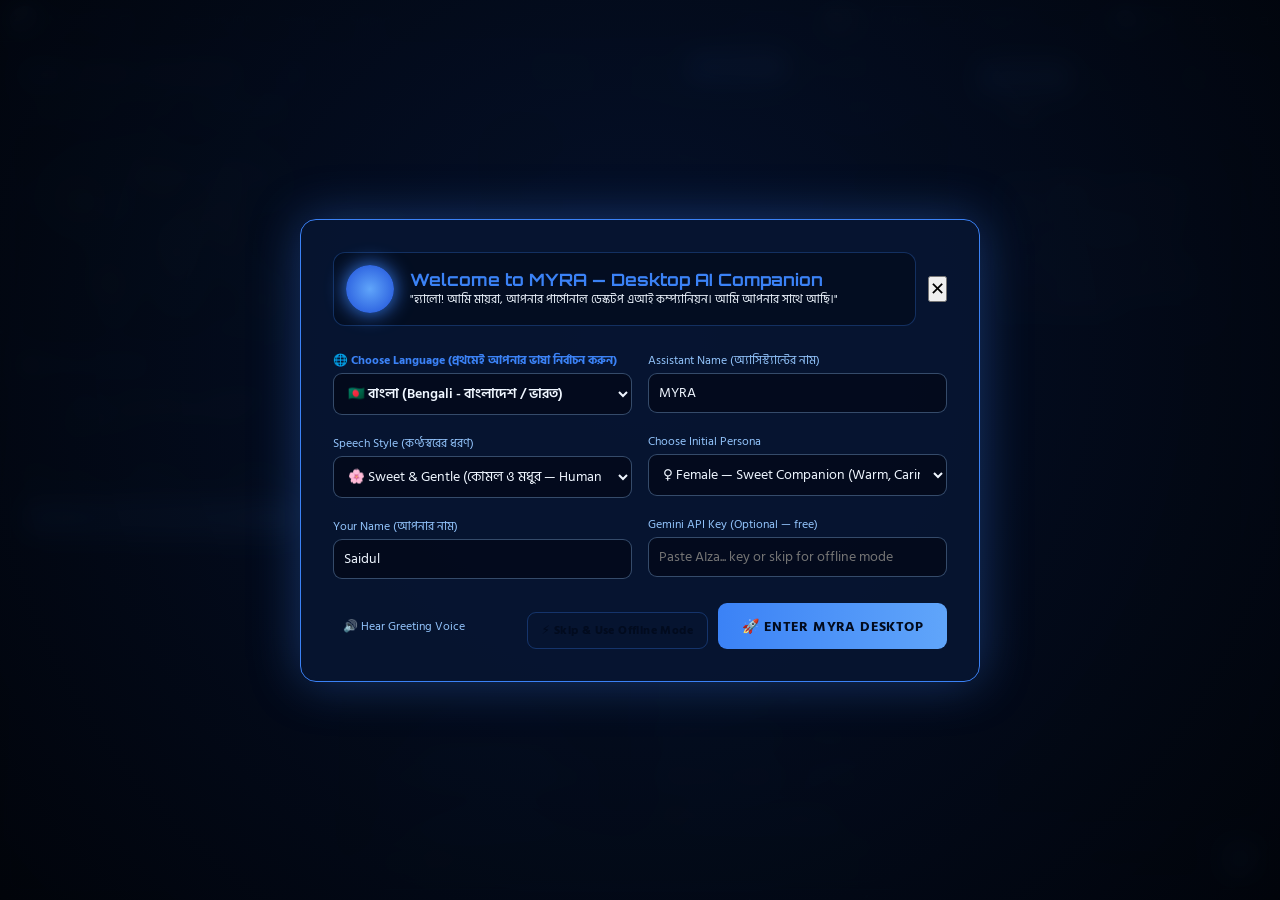
==== commit db60384c: "Fix live voice, Core Agent wiring, and brain selection Co-authored-by: arena-agent <297053741+arena-" ====
--- a/ui/index.html
+++ b/ui/index.html
@@ -61,24 +61,24 @@
     <label class="theme-pick" title="Interface theme">
       <span class="aw-label">THEME</span>
       <select id="themeSelect" class="theme-select">
-        <option value="stonic">⚡ Stonic AI (Cyber Azure)</option>
-        <option value="normal">⬛ Cyber Cyan</option>
-        <option value="friendly">💚 Friendly Emerald</option>
-        <option value="hacker">🔴 Hacker Crimson</option>
+        <option value="stonic">⚡ Azure</option>
+        <option value="normal">⬛ Cyan</option>
+        <option value="friendly">💚 Emerald</option>
+        <option value="hacker">🔴 Crimson</option>
       </select>
     </label>
 
     <div class="brain-switch-wrap" title="Direct Brain Switcher (Gemini / Groq / OpenRouter / OpenAI / DeepSeek / Ollama)">
       <span class="aw-label">BRAIN</span>
       <select id="quickBrainSelect" class="brain-switch-select">
-        <option value="auto">✨ Auto (Best Available Model)</option>
-        <option value="gemini">⚡ Google Gemini (Free / Paid)</option>
-        <option value="groq">🚀 Groq (Fast Free)</option>
-        <option value="openrouter">🌐 OpenRouter (Free &amp; Paid)</option>
-        <option value="openai">🤖 OpenAI ChatGPT (Paid)</option>
+        <option value="auto">✨ Auto</option>
+        <option value="gemini">⚡ Gemini</option>
+        <option value="groq">🚀 Groq</option>
+        <option value="openrouter">🌐 OpenRouter</option>
+        <option value="openai">🤖 OpenAI</option>
         <option value="deepseek">💡 DeepSeek</option>
-        <option value="mistral">🌪️ Mistral AI</option>
-        <option value="ollama">🏠 Ollama (Local PC)</option>
+        <option value="mistral">🌪️ Mistral</option>
+        <option value="ollama">🏠 Ollama Local</option>
       </select>
     </div>
 
@@ -314,7 +314,7 @@
         <div class="chat-log" id="chatLog">
           <div class="sys-ready">✦ SYSTEM READY ✦</div>
           <div class="msg msg-ai">
-            <div class="msg-bubble" id="greetingBubble">Hello, I'm <b>MYRA</b> — your personal desktop companion. 💗 My real AI chat is now live (Stage 3): Gemini answers first and Groq is my backup. Save your free keys in SETTING on your own laptop, then type below and talk to me!</div>
+            <div class="msg-bubble" id="greetingBubble">Hello, I'm <b>MYRA</b> — your personal desktop companion. Choose your brain in the top <b>BRAIN</b> switcher and I will use exactly that brain (Auto picks the best available). Tap the mic under the hologram for live voice, or type below.</div>
           </div>
         </div>
         <div class="input-row">
@@ -325,17 +325,30 @@
 
       <div class="mode-panel" id="mode-agent">
         <div class="action-chips">
-          <button class="action-chip" data-act="play song Arijit Singh">🎵 Play Music</button>
-          <button class="action-chip" data-act="open google">🌐 Open Google</button>
-          <button class="action-chip" data-act="list files">📁 List Files</button>
-          <button class="action-chip" data-act="remind me to check work in 10 minutes">⏰ Set Reminder</button>
-          <button class="action-chip" data-act="open camera">📷 Open Camera</button>
-          <button class="action-chip" data-act="share screen">🖥️ Screen Share</button>
-          <button class="action-chip" data-act="system status">💻 System Telemetry</button>
-        </div>
-        <div class="agent-log" id="agentLog">AGENT standing by — awaiting orders…</div>
+          <button class="action-chip" data-act="Research today's Bangladesh gold rate from public sources and give me a short verified summary">🔎 Research</button>
+          <button class="action-chip" data-act="List the files in MYRA's workspace and summarize what is there">📁 Files</button>
+          <button class="action-chip" data-act="Open https://example.com in the controlled browser, inspect the page, and summarize what it says">🌐 Inspect Page</button>
+          <button class="action-chip" data-act="Check this PC's system status and report CPU, RAM and disk clearly">💻 PC Status</button>
+          <button class="action-chip" data-act="Remind me to check my work in 10 minutes">⏰ Reminder</button>
+          <button class="action-chip" data-act="Save a note titled Agent Test saying MYRA Agent Mode is working">📝 Note</button>
+        </div>
+        <div class="agent-log" id="agentLog">AGENT ready — give me a real task. I will work step by step with MYRA's safe skills, show every step here, and ask before any action that changes or controls something.</div>
+        <div class="agent-approval hidden" id="agentApproval">
+          <div class="agent-approval-title">⚠️ APPROVAL NEEDED</div>
+          <div id="agentApprovalText">MYRA is waiting for your permission.</div>
+          <div class="agent-controls">
+            <button class="btn btn-send" id="agentApproveBtn">✓ APPROVE</button>
+            <button class="btn btn-danger" id="agentDenyBtn">✕ DENY</button>
+          </div>
+        </div>
+        <div class="agent-controls" id="agentControls">
+          <button class="action-chip" id="agentPauseBtn">⏸ PAUSE</button>
+          <button class="action-chip" id="agentResumeBtn">▶ RESUME</button>
+          <button class="action-chip" id="agentCancelBtn">■ STOP</button>
+          <button class="action-chip agent-emergency" id="agentEmergencyBtn">🛑 EMERGENCY</button>
+        </div>
         <div class="input-row">
-          <input type="text" id="agentInput" class="input chat-input" placeholder="Type desktop task or query (e.g. play song, list files, open google)…">
+          <input type="text" id="agentInput" class="input chat-input" placeholder="Tell MYRA a task to do step by step…">
           <button class="btn btn-send" id="agentBtn">▶</button>
         </div>
       </div>
@@ -454,14 +467,19 @@
   <header class="fv-head">
     <button class="back-btn" data-back>← BACK</button>
     <h2>🧩 SKILLS</h2>
-    <span class="fv-note">Skill engine activates in Stage 7</span>
+    <span class="fv-note">These switches control MYRA Agent's real skill engine</span>
   </header>
   <div class="fv-body">
     <div class="skill-cards">
       <div class="skill-card">
         <div class="sk-ico">🌐</div>
-        <div class="sk-info"><b>Browser Agent</b><small>Opens the browser, searches and reports for you</small></div>
+        <div class="sk-info"><b>Browser Agent</b><small>Agent Mode can inspect pages, click and fill non-secret fields — every control action asks you first</small></div>
         <label class="switch"><input type="checkbox" class="skill-toggle" data-skill="browser_agent" checked><span class="slider"></span></label>
+      </div>
+      <div class="skill-card">
+        <div class="sk-ico">🖥️</div>
+        <div class="sk-info"><b>PC Control (Agent)</b><small>Let Agent Mode observe Windows apps and, only after your APPROVE tap, click/type step by step like a careful human. Off by default.</small></div>
+        <label class="switch"><input type="checkbox" class="skill-toggle" data-skill="pc_control"><span class="slider"></span></label>
       </div>
       <div class="skill-card">
         <div class="sk-ico">📰</div>
@@ -499,7 +517,7 @@
       <div class="char-card" id="card-core">
         <div class="cc-ico">⬢</div>
         <b>CORE</b>
-        <small>Pure AI core — a living sphere of light. Neutral, calm, system-like voice.</small>
+        <small>Pure AI core — a living sphere of light. Calm, system-like male voice.</small>
         <span class="cc-badge hidden">ACTIVE</span>
       </div>
       <div class="char-card" id="card-male">
@@ -568,9 +586,9 @@
           Smart bilingual speech engine: speaks Bengali (বাংলা bn-BD/bn-IN) and English naturally according to text language.
         </p>
 
-        <label class="field-label">Voice / Speaker Selection</label>
+        <label class="field-label">Fallback Browser Voice <span style="font-weight:400">(MYRA form still controls male/female)</span></label>
         <select id="voiceStudioSelect" class="input" style="width:100%; margin-bottom:12px;">
-          <option value="auto">✨ Auto-Detect (Bengali &amp; English Natural Voices)</option>
+          <option value="auto">✨ Auto — form decides: CORE/MALE = male · FEMALE = female</option>
         </select>
 
         <label class="field-label">Speech Style (কণ্ঠের ধরণ)</label>
@@ -602,6 +620,12 @@
           </button>
           <span class="hint" id="voiceTestNotice" style="margin:0; font-size:11px;">Tap to test natural pronunciation</span>
         </div>
+
+        <hr class="divider" style="margin:14px 0 10px;">
+        <label class="field-label" style="margin-top:0">🎤 Live Voice Hearing — microphone → text</label>
+        <p class="hint" id="liveVoiceStatus" style="margin-top:0; font-size:12px;">Checking live-voice engine…</p>
+        <button class="btn hidden" id="installVoiceModelBtn" style="margin-top:2px;">⬇ INSTALL LIVE-VOICE MODEL · BASE (~145 MB)</button>
+        <p class="hint" style="font-size:11px;">One-time download, saved on this PC. After setup, tap the mic under the hologram and speak — MYRA will show your words, reply, and listen again. CORE &amp; MALE use a male voice; FEMALE uses a female voice.</p>
       </div>
     </div>
   </div>
@@ -685,7 +709,7 @@
       <hr class="divider">
       <h3>ℹ️ About</h3>
       <p class="hint"><b>MYRA</b> — Personal Desktop AI Assistant · <span id="aboutVersion">v0.8 · Stage 3 (AI Chat)</span><br>
-      Brain: Gemini (primary) + Groq (backup) — free cloud APIs · Memory: local SQLite · Runs light on 8GB RAM.<br>
+      Brain: the provider you select in the top BRAIN switcher is used exactly as chosen (Auto picks the best configured one) · Memory: local SQLite · Runs light on 8GB RAM.<br>
       World Monitor attaches the open-source live dashboard at worldmonitor.app.</p>
     </div>
   </div>
@@ -716,22 +740,6 @@
     <pre class="console-log" id="consoleLog">booting…</pre>
   </div>
 </section>
-
-<!-- ===== Footer: Build Progress ===== -->
-<footer class="footer">
-  <span class="ft-label">MYRA STATUS:</span>
-  <span class="ft-stage current">1 · UI</span><span class="ft-arrow">›</span>
-  <span class="ft-stage current">2 · Keys</span><span class="ft-arrow">›</span>
-  <span class="ft-stage current">3 · Chat</span><span class="ft-arrow">›</span>
-  <span class="ft-stage current">4 · Memory</span><span class="ft-arrow">›</span>
-  <span class="ft-stage current">5 · Voice</span><span class="ft-arrow">›</span>
-  <span class="ft-stage current">6 · Sync</span><span class="ft-arrow">›</span>
-  <span class="ft-stage current">7 · Notes/Skills</span><span class="ft-arrow">›</span>
-  <span class="ft-stage current">8 · Agent</span><span class="ft-arrow">›</span>
-  <span class="ft-stage current">9 · Vision</span><span class="ft-arrow">›</span>
-  <span class="ft-stage current">10 · World</span><span class="ft-arrow">›</span>
-  <span class="ft-stage current">11 · Auto-Update</span>
-</footer>
 
 <!-- INITIAL CONNECT / API KEY MODAL -->
 <div class="modal-backdrop hidden" id="connectModal">
--- a/ui/style.css
+++ b/ui/style.css
@@ -87,11 +87,11 @@
 
 /* ===== Top Bar — slim, links left / controls right ===== */
 .topbar{
-  display:flex;align-items:center;justify-content:space-between;gap:10px;flex-wrap:wrap;
-  padding:5px 12px;border-bottom:1px solid var(--panel-border);
+  display:flex;align-items:center;justify-content:space-between;gap:8px;flex-wrap:nowrap;
+  padding:5px 10px;border-bottom:1px solid var(--panel-border);min-width:0;
   background:rgba(3,8,7,.9);backdrop-filter:blur(10px);z-index:60;flex:none;position:relative;
 }
-.brand-zone{display:flex;align-items:center;gap:14px;flex-wrap:wrap}
+.brand-zone{display:flex;align-items:center;gap:10px;flex-wrap:nowrap;min-width:0;flex:none}
 .brand{display:flex;align-items:center;gap:9px}
 .brand-orb{width:29px;height:29px;border-radius:50%;background:radial-gradient(circle at 35% 35%, #e6fffa, var(--accent) 45%, transparent 72%);box-shadow:var(--glow);animation:orbPulse 2.6s ease-in-out infinite}
 @keyframes orbPulse{0%,100%{transform:scale(1)}50%{transform:scale(1.09)}}
@@ -100,7 +100,9 @@
 .top-links{display:flex;gap:2px;align-items:center}
 .top-link{background:transparent;border:1px solid transparent;color:var(--muted);font-family:inherit;font-size:12px;padding:5px 9px;border-radius:8px;cursor:pointer;transition:.2s}
 .top-link:hover{color:var(--text);border-color:var(--panel-border);background:rgba(var(--accent-rgb),.07)}
-.topbar-right{display:flex;align-items:center;gap:9px;font-size:12px;color:var(--muted);flex-wrap:wrap}
+.topbar-right{display:flex;align-items:center;justify-content:flex-end;gap:7px;font-size:12px;color:var(--muted);flex-wrap:nowrap;min-width:0;flex:1}
+.topbar-right>*{flex:none;min-width:0}
+button,select,input,textarea{max-width:100%}
 .tb-sep{width:1px;height:15px;background:var(--input-border)}
 .version-chip{font-family:'Orbitron',sans-serif;font-size:9px;letter-spacing:1px;color:var(--accent);border:1px solid rgba(var(--accent-rgb),.45);border-radius:999px;padding:3px 8px}
 .clock{font-family:'Orbitron',sans-serif;font-size:11.5px;letter-spacing:1.2px;color:var(--text)}
@@ -118,7 +120,7 @@
 .switch-mini .slider:before{width:13px;height:13px}
 .switch-mini input:checked + .slider:before{transform:translateX(15px)}
 .theme-pick{display:flex;align-items:center;gap:5px}
-.theme-select{background:var(--input-bg);border:1px solid var(--input-border);color:var(--text);border-radius:8px;padding:4px 5px;font-family:inherit;font-size:11.5px;cursor:pointer;outline:none}
+.theme-select{width:104px;background:var(--input-bg);border:1px solid var(--input-border);color:var(--text);border-radius:8px;padding:4px 5px;font-family:inherit;font-size:11px;cursor:pointer;outline:none;text-overflow:ellipsis;white-space:nowrap;overflow:hidden}
 .profile-btn{display:flex;align-items:center;gap:6px;background:rgba(var(--accent-rgb),.07);border:1px solid var(--panel-border);color:var(--text);border-radius:999px;padding:2px 10px 2px 2px;cursor:pointer;font-family:inherit;font-size:12px;transition:.2s}
 .profile-btn:hover{box-shadow:var(--glow)}
 .avatar{width:22px;height:22px;border-radius:50%;background:linear-gradient(135deg,var(--accent),var(--accent2));color:var(--btn-text);display:inline-flex;align-items:center;justify-content:center;font-weight:800;font-size:11px}
@@ -273,12 +275,12 @@
 /* ===== Conversation Panel ===== */
 .convo-panel{display:flex;flex-direction:column;min-height:0}
 .convo-panel.expanded{position:fixed;inset:12px;z-index:75;width:auto;background:rgba(3,14,11,.97)}
-.convo-toolbar{display:flex;align-items:center;gap:6px;margin-bottom:9px;flex:none}
-.mode-tabs{display:flex;gap:5px;flex:1}
-.mode-tab{flex:1;padding:8px 2px;border-radius:9px;cursor:pointer;font-family:'Orbitron',sans-serif;font-size:9.8px;letter-spacing:.8px;background:var(--input-bg);color:var(--muted);border:1px solid var(--input-border);transition:.2s;white-space:nowrap}
+.convo-toolbar{display:flex;align-items:center;gap:5px;margin-bottom:8px;flex:none;flex-wrap:wrap;min-width:0}
+.mode-tabs{display:flex;gap:4px;flex:1 1 150px;min-width:0}
+.mode-tab{flex:1;min-width:0;padding:7px 1px;border-radius:8px;cursor:pointer;font-family:'Orbitron',sans-serif;font-size:9px;letter-spacing:.4px;background:var(--input-bg);color:var(--muted);border:1px solid var(--input-border);transition:.2s;white-space:nowrap;overflow:hidden;text-overflow:ellipsis}
 .mode-tab.active{color:var(--btn-text);background:linear-gradient(90deg,var(--accent),var(--accent2));font-weight:800;box-shadow:var(--glow);border-color:transparent}
-.toolbar-btns{display:flex;gap:4px}
-.tb-btn{width:29px;height:31px;border-radius:8px;border:1px solid var(--input-border);background:var(--input-bg);color:var(--muted);font-size:13px;cursor:pointer;transition:.2s;font-family:inherit;display:inline-flex;align-items:center;justify-content:center}
+.toolbar-btns{display:flex;gap:3px;flex:none}
+.tb-btn{width:26px;height:28px;border-radius:7px;border:1px solid var(--input-border);background:var(--input-bg);color:var(--muted);font-size:12px;cursor:pointer;transition:.2s;font-family:inherit;display:inline-flex;align-items:center;justify-content:center;padding:0}
 .tb-btn:hover{color:var(--text);border-color:var(--accent)}
 .tb-code{font-family:'Orbitron',sans-serif;font-size:9px;font-weight:700}
 .tb-hide{width:auto;padding:0 10px;font-family:'Orbitron',sans-serif;font-size:9.5px;font-weight:700;letter-spacing:1px;color:var(--accent);border-color:rgba(var(--accent-rgb),.5)}
@@ -295,7 +297,7 @@
 .msg-bubble .speak-btn{margin-left:6px;background:none;border:none;cursor:pointer;font-size:12px}
 .typing{display:inline-block;letter-spacing:2px;animation:blink 1s infinite}
 .input-row{display:flex;gap:6px;margin-top:8px;align-items:center;flex:none}
-.chat-input{flex:1}
+.chat-input{flex:1;min-width:0}
 .agent-log{flex:1;min-height:100px;overflow-y:auto;font-size:12.5px;color:var(--muted);line-height:1.65;background:var(--input-bg);border:1px solid rgba(var(--accent-rgb),.16);border-radius:9px;padding:10px;white-space:pre-wrap}
 .notes-list{list-style:none;margin-top:9px;display:flex;flex-direction:column;gap:6px;overflow-y:auto}
 .notes-list li{display:flex;justify-content:space-between;align-items:center;gap:9px;background:var(--input-bg);border:1px solid rgba(var(--accent-rgb),.18);border-radius:9px;padding:7px 10px;font-size:13px}
@@ -374,20 +376,29 @@
 .settings-col{max-width:600px}
 .settings-col h3{font-size:13.5px;color:var(--text);margin-bottom:5px}
 
-/* Footer */
-.footer{flex:none;display:flex;align-items:center;gap:5px;flex-wrap:wrap;z-index:1;padding:5px 12px;border-top:1px solid var(--panel-border);background:rgba(2,10,8,.8);font-size:10.5px;color:var(--muted)}
-.ft-label{font-weight:600;color:var(--text)}
-.ft-stage{padding:1px 7px;border-radius:999px;border:1px solid var(--input-border)}
-.ft-stage.current{color:var(--btn-text);background:linear-gradient(90deg,var(--accent),var(--accent2));font-weight:700;border-color:transparent}
-.ft-arrow{opacity:.5}
-
 /* Power off */
 body.power-off .col-left,body.power-off .col-right,body.power-off .visual-hub,body.power-off .chips{opacity:.45;pointer-events:none;filter:saturate(.4)}
 body.power-off .brand-orb{animation:none;opacity:.35}
 body.view-open{overflow:hidden}
 
 /* Toast */
-.toast{position:fixed;left:50%;transform:translateX(-50%);bottom:46px;z-index:200;background:rgba(2,16,12,.96);border:1px solid var(--accent);color:var(--text);padding:11px 20px;border-radius:11px;font-size:13.5px;max-width:min(92vw,540px);box-shadow:var(--glow);text-align:center;line-height:1.5}
+.toast{position:fixed;left:50%;transform:translateX(-50%);bottom:18px;z-index:200;background:rgba(2,16,12,.96);border:1px solid var(--accent);color:var(--text);padding:11px 20px;border-radius:11px;font-size:13.5px;max-width:min(92vw,540px);box-shadow:var(--glow);text-align:center;line-height:1.5}
+
+/* Compact desktop fit: keep every top control inside the bar */
+@media (max-width:1500px){
+  .brand-sub,.server-text{display:none}
+  .awareness .aw-label,.theme-pick .aw-label,.brain-switch-wrap .aw-label{display:none}
+  .topbar-right{gap:5px}
+  .theme-select{width:92px}
+  .brain-switch-select{width:112px}
+  .profile-name{max-width:64px}
+  .clock{font-size:10.5px}
+}
+@media (max-width:1250px){
+  .topbar{flex-wrap:wrap}
+  .topbar-right{flex-wrap:wrap;justify-content:flex-start}
+  .brand-zone{flex-wrap:wrap}
+}
 
 /* Responsive */
 @media (max-width:1150px){
@@ -491,13 +502,20 @@
 
 /* Agent Quick Action Chips */
 .action-chips {
-  display: flex; flex-wrap: wrap; gap: 6px; margin: 8px 0;
+  display: flex; flex-wrap: wrap; gap: 5px; margin: 2px 0 7px;
 }
 .action-chip {
   background: rgba(var(--accent-rgb), 0.12); border: 1px solid rgba(var(--accent-rgb), 0.28);
-  color: var(--text); font-size: 11px; padding: 4px 10px; border-radius: 6px;
-  cursor: pointer; transition: all 0.2s ease;
-}
+  color: var(--text); font-size: 10.5px; padding: 4px 8px; border-radius: 6px;
+  cursor: pointer; transition: all 0.2s ease; max-width: 100%;
+}
+.agent-controls{display:flex;flex-wrap:wrap;gap:5px;margin-top:6px}
+.agent-controls>.action-chip,.agent-controls>.btn{flex:1 1 76px;min-width:0;font-size:9.5px;padding:6px 4px;white-space:nowrap}
+.agent-controls>.btn{margin-top:0;width:auto}
+.agent-emergency{border-color:rgba(248,113,113,.65)!important;color:#fecaca!important;background:rgba(248,113,113,.14)!important}
+.agent-approval{margin-top:7px;border:1px solid rgba(251,191,36,.7);background:rgba(251,191,36,.1);border-radius:9px;padding:8px;font-size:11.5px;line-height:1.45;color:var(--text)}
+.agent-approval-title{font-family:'Orbitron',sans-serif;font-size:10px;letter-spacing:1.2px;color:#fde68a;margin-bottom:4px}
+.action-chip:disabled{opacity:.45;cursor:not-allowed;box-shadow:none}
 .action-chip:hover {
   background: rgba(var(--accent-rgb), 0.25); border-color: var(--accent);
   box-shadow: 0 0 10px rgba(var(--accent-rgb), 0.3);
@@ -543,14 +561,15 @@
 
 /* Quick Brain Switcher in Header */
 .brain-switch-wrap {
-  display: flex; align-items: center; gap: 6px;
+  display: flex; align-items: center; gap: 5px; min-width: 0;
   background: rgba(var(--accent-rgb), 0.08); border: 1px solid rgba(var(--accent-rgb), 0.25);
-  border-radius: 8px; padding: 2px 8px;
+  border-radius: 8px; padding: 2px 6px;
 }
 .brain-switch-select {
+  width: 124px; min-width: 0;
   background: transparent; border: none; color: var(--accent);
-  font-family: 'Orbitron', sans-serif; font-size: 11px; font-weight: 600;
-  cursor: pointer; outline: none;
+  font-family: 'Orbitron', sans-serif; font-size: 10.5px; font-weight: 600;
+  cursor: pointer; outline: none; text-overflow: ellipsis; white-space: nowrap; overflow: hidden;
 }
 .brain-switch-select option {
   background: var(--bg2); color: var(--text);
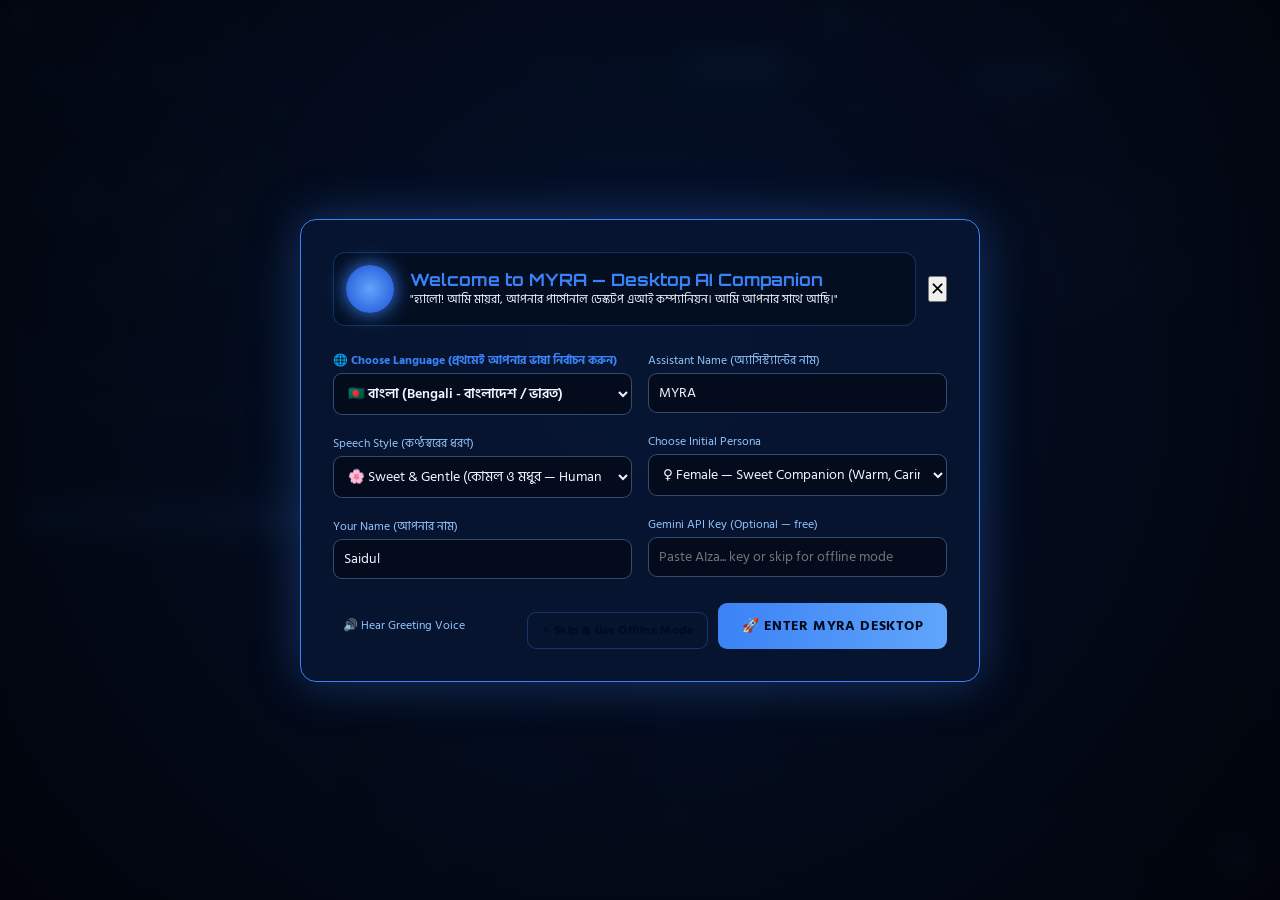
==== commit f0940dc4: "Never trap MYRA behind a failed update Make the update notice dismissible with Later, close, Escape," ====
--- a/ui/index.html
+++ b/ui/index.html
@@ -785,21 +785,23 @@
   </div>
 </div>
 
-<!-- MANDATORY / AUTO-UPDATE MODAL -->
+<!-- OPTIONAL / AUTO-UPDATE MODAL: never traps the owner inside MYRA -->
 <div class="modal-backdrop hidden" id="updateModal">
-  <div class="modal-box">
-    <h2>🚀 MYRA Update Required</h2>
+  <div class="modal-box" role="dialog" aria-modal="false" aria-labelledby="updateModalTitle">
+    <button class="modal-close-btn" id="closeUpdateBtn" type="button" title="Close and continue using MYRA" aria-label="Close update popup">✕</button>
+    <h2 id="updateModalTitle">🚀 MYRA Update Available</h2>
     <p class="modal-desc" id="updateModalDesc">
       A newer version of MYRA is published on GitHub.
-      Updates ensure you have the latest AI enhancements, memory optimizations, and security fixes.
+      You can update now, or close this popup and continue using the installed version.
     </p>
     <div class="input-row" style="background:rgba(2,16,12,0.6);padding:10px;border-radius:8px;font-size:12px;">
       <div>Current version: <b id="updateCurrentVer">...</b></div>
       <div style="margin-left:auto;">Latest on GitHub: <b id="updateLatestVer" style="color:var(--accent);">...</b></div>
     </div>
     <div id="updateProgressMsg" class="hint" style="color:var(--accent);"></div>
-    <div class="modal-actions">
-      <button class="btn btn-send" id="applyUpdateBtn" style="width:100%;padding:12px;">⬇️ Update MYRA Now</button>
+    <div class="modal-actions update-actions">
+      <button class="btn update-later-btn" id="dismissUpdateBtn" type="button">Later — Continue MYRA</button>
+      <button class="btn btn-send" id="applyUpdateBtn" type="button">⬇️ Update MYRA Now</button>
     </div>
   </div>
 </div>
--- a/ui/style.css
+++ b/ui/style.css
@@ -459,6 +459,20 @@
 .modal-actions {
   display: flex; gap: 10px; justify-content: flex-end; margin-top: 10px;
 }
+.modal-close-btn {
+  position: absolute; top: 10px; right: 10px; width: 34px; height: 34px;
+  border-radius: 50%; border: 1px solid var(--panel-border);
+  background: rgba(2,16,12,.72); color: var(--text); font-size: 17px;
+  cursor: pointer; line-height: 1; z-index: 2;
+}
+.modal-close-btn:hover { border-color: var(--danger); color: #fecaca; background: rgba(248,113,113,.16); }
+.update-actions { align-items: stretch; flex-wrap: wrap; }
+.update-actions .btn { width: auto; margin-top: 0; padding: 11px 16px; flex: 1 1 190px; }
+.update-later-btn {
+  background: rgba(2,16,12,.72) !important; color: var(--text) !important;
+  border: 1px solid var(--panel-border) !important; box-shadow: none !important;
+}
+.update-later-btn:hover { border-color: var(--accent) !important; }
 .vh-video {
   width: 100%; height: 100%; object-fit: cover; border-radius: 8px; position: absolute; inset: 0; z-index: 5;
 }
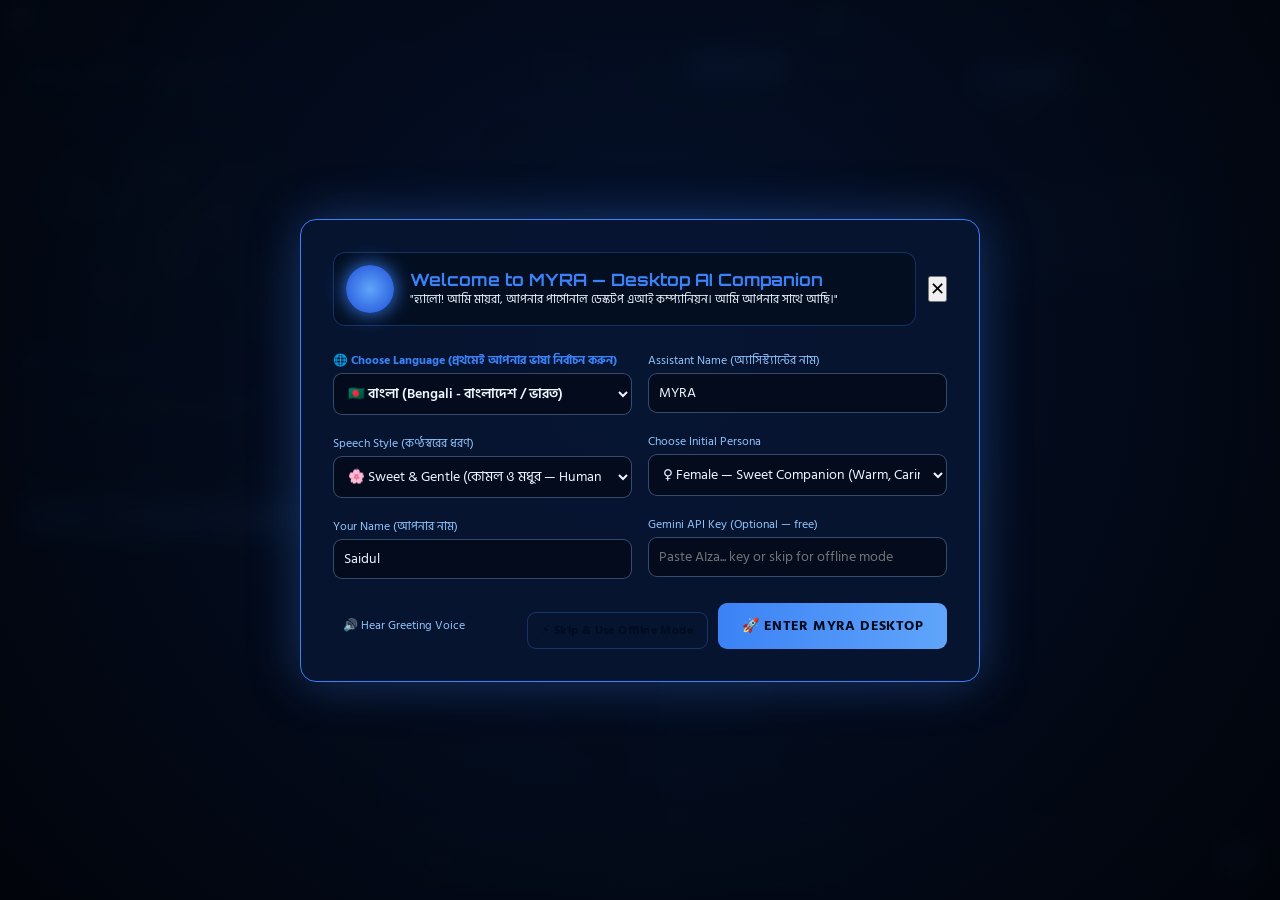
==== commit bb7cea2c: "Wire every UI option to real backend/files, short answers by default, faster voice (v1.1) - New back" ====
--- a/ui/index.html
+++ b/ui/index.html
@@ -39,9 +39,9 @@
         <div class="dropdown hidden" id="supportDrop">
           <div class="dd-title">Support</div>
           <ul class="dd-list">
-            <li>▶ Start: double-click <b>start.bat</b> (Windows) or run <b>python run.py</b></li>
-            <li>🔌 "Server disconnected"? Make sure <b>run.py</b> is running</li>
-            <li>🗺️ Full plan &amp; stages: see <b>BLUEPRINT.md</b> in the project</li>
+            <li>▶ Start: use the <b>MYRA Desktop shortcut</b> (it checks for updates, then opens MYRA)</li>
+            <li>🔌 "Server disconnected"? Close MYRA fully and open the Desktop shortcut again</li>
+            <li>🧰 Missing file/setting? Open <b>SETTING → System Files &amp; Background</b> and tap <b>CREATE / REPAIR FILES</b></li>
             <li>🔑 API keys are managed in <b>SETTING</b> — never share keys with anyone</li>
           </ul>
         </div>
@@ -50,10 +50,10 @@
   </div>
 
   <div class="topbar-right">
-    <span class="version-chip" id="versionChip">v1.0 · Active</span>
+    <span class="version-chip" id="versionChip">v1.1 · Active</span>
     <span class="update-chip hidden" id="updateChip">⬆️ UPDATE READY</span>
 
-    <div class="awareness" title="Ambient awareness — MYRA proactively pays attention (real senses arrive in Stages 5 & 9)">
+    <div class="awareness" title="Awareness — when ON, MYRA may speak due-reminder alerts. It never starts the mic, camera or screen by itself.">
       <span class="aw-label">AWARENESS</span>
       <label class="switch switch-mini"><input type="checkbox" id="awarenessToggle"><span class="slider"></span></label>
     </div>
@@ -451,7 +451,7 @@
     <span class="fv-note">Stored only on your laptop — never in the cloud</span>
   </header>
   <div class="fv-body">
-    <p class="hint" style="margin-top:0">From Stage 4, MYRA will remember your name, your likes, your days — everything you share. You can already add memories below; they will plug into the real SQLite brain in Stage 4.</p>
+    <p class="hint" style="margin-top:0">Memories you add here are saved in MYRA's local SQLite database (<b>myra.db</b>) on this laptop and survive restarts and updates.</p>
     <div class="input-row" style="max-width:640px">
       <input type="text" id="memoryInput" class="input chat-input" placeholder="e.g. My favorite food is biryani">
       <button class="btn btn-send" id="memoryAdd">＋ ADD</button>
@@ -496,10 +496,10 @@
         <div class="sk-info"><b>Camera Vision</b><small>Understands what the camera shows (only with permission)</small></div>
         <label class="switch"><input type="checkbox" class="skill-toggle" data-skill="camera_vision"><span class="slider"></span></label>
       </div>
-      <div class="skill-card skill-soon">
-        <div class="sk-ico">➕</div>
-        <div class="sk-info"><b>Add New Skill</b><small>Plug in new abilities here (Stage 7+)</small></div>
-        <span class="soon-tag">SOON</span>
+      <div class="skill-card" id="skillLibraryCard">
+        <div class="sk-ico">🧰</div>
+        <div class="sk-info"><b>Built-in Skill Library</b><small id="skillLibraryStatus">Checking registered Agent skills…</small></div>
+        <button class="btn skill-library-btn" id="refreshSkillLibrary" type="button">REFRESH</button>
       </div>
     </div>
   </div>
@@ -572,6 +572,14 @@
         <option>Calm mentor</option>
       </select>
 
+      <label class="field-label">Answer length</label>
+      <select id="responseLengthSelect" class="input" style="max-width:520px">
+        <option value="auto">⚡ Short by default — detailed only when I ask for more</option>
+        <option value="short">Short &amp; fast</option>
+        <option value="detailed">Detailed explanations</option>
+      </select>
+      <p class="hint" style="max-width:520px">Default is short and fast. Say “বেশি করে বলো”, “বড় করে বলো”, “ভালো করে বুঝিয়ে বলো” or “explain in detail” when you want a longer answer.</p>
+
       <hr class="divider" style="margin: 20px 0 15px 0; max-width: 520px;">
 
       <!-- VOICE STUDIO SECTION -->
@@ -688,14 +696,20 @@
         <button class="icon-btn key-remove hidden" id="removeDeepseek" title="Remove saved key">✕</button>
       </div>
 
-      <label class="field-label">Ollama Local Model (Free offline, e.g. llama3, mistral, qwen)</label>
+      <label class="field-label">Mistral API Key <span class="key-status" id="mistralKeyStatus"></span></label>
+      <div class="key-row">
+        <input type="password" id="mistralKey" class="input" placeholder="Paste Mistral API key" autocomplete="off">
+        <button class="icon-btn key-remove hidden" id="removeMistral" title="Remove saved key">✕</button>
+      </div>
+
+      <label class="field-label">Ollama Local Model (Free offline, e.g. llama3, mistral, qwen) <span class="key-status" id="ollamaKeyStatus"></span></label>
       <div class="key-row">
         <input type="text" id="ollamaModel" class="input" placeholder="Model name (e.g. llama3.2, mistral, qwen2.5)" autocomplete="off">
         <button class="icon-btn key-remove hidden" id="removeOllama" title="Clear Ollama">✕</button>
       </div>
       <button class="btn" id="saveKeys">💾 SAVE KEYS</button>
       <p class="hint hidden" id="keysPreviewNote">👀 <b>Preview mode:</b> keys can only be saved from the real app on your laptop (double-click <code>start.bat</code>) — not from this preview file.</p>
-      <p class="hint">Keys are stored only on your laptop in a private <code>.env</code> file, survive restarts, and afterwards only the last 4 characters are shown. Stage 3 chat uses Gemini first and Groq as backup.</p>
+      <p class="hint">Keys stay only on your laptop (Windows Credential Manager when available, otherwise the private <code>.env</code> file), survive restarts/updates, and afterwards only the last 4 characters are shown. The BRAIN you select above is the brain MYRA uses.</p>
       <p class="hint">🆓 <b>Get both keys free:</b><br>
       1. <a href="https://aistudio.google.com" target="_blank" rel="noopener">aistudio.google.com</a> → sign in → <b>Get API key</b> → <b>Create API key</b> → copy<br>
       2. <a href="https://console.groq.com" target="_blank" rel="noopener">console.groq.com</a> → sign in → <b>API Keys</b> → <b>Create API Key</b> → copy<br>
@@ -707,8 +721,18 @@
       <p class="hint">Clears saved choices in this browser (character, theme, name, personality, skill toggles).</p>
 
       <hr class="divider">
+      <h3>🧰 System Files &amp; Background</h3>
+      <p class="hint">This checks the local files and settings behind MYRA's UI options: database, keys file, voice folders, offline news, feedback, updates and connection safety. <b>HTTP on 127.0.0.1</b> stays inside this laptop; AI/GitHub/news/model downloads use <b>HTTPS</b>.</p>
+      <div class="readiness-actions">
+        <button class="btn" id="refreshReadiness" type="button">CHECK SYSTEM FILES</button>
+        <button class="btn btn-send" id="repairReadiness" type="button">CREATE / REPAIR FILES</button>
+      </div>
+      <p class="hint" id="readinessSummary">Checking…</p>
+      <div class="readiness-list" id="readinessList"></div>
+
+      <hr class="divider">
       <h3>ℹ️ About</h3>
-      <p class="hint"><b>MYRA</b> — Personal Desktop AI Assistant · <span id="aboutVersion">v0.8 · Stage 3 (AI Chat)</span><br>
+      <p class="hint"><b>MYRA</b> — Personal Desktop AI Assistant · <span id="aboutVersion">v1.1 · Core desktop</span><br>
       Brain: the provider you select in the top BRAIN switcher is used exactly as chosen (Auto picks the best configured one) · Memory: local SQLite · Runs light on 8GB RAM.<br>
       World Monitor attaches the open-source live dashboard at worldmonitor.app.</p>
     </div>
@@ -887,8 +911,8 @@
       <h3 style="margin:0; font-family:'Orbitron',sans-serif; color:var(--accent); font-size:16px;">📱 Connect Mobile Phone</h3>
       <button class="icon-btn" id="mobileLinkCloseBtn" style="font-size:16px;">✕</button>
     </div>
-    <p style="margin:0; font-size:12px; color:var(--text); line-height:1.4;">
-      Scan this QR code with your phone camera or mobile browser (must be connected to the same Wi-Fi network) to control MYRA on your laptop!
+    <p id="mobileLinkNote" style="margin:0; font-size:12px; color:var(--text); line-height:1.4;">
+      Checking whether Phone Link is enabled…
     </p>
     <div class="qr-container" id="phoneQrContainer">
       <div id="phoneQrBox"></div>
--- a/ui/style.css
+++ b/ui/style.css
@@ -364,6 +364,16 @@
 .sk-info small{color:var(--muted);font-size:11.5px;line-height:1.4}
 .skill-soon{border-style:dashed;opacity:.75}
 .soon-tag{font-family:'Orbitron',sans-serif;font-size:9.5px;letter-spacing:1.4px;color:var(--hot);border:1px solid var(--hot);border-radius:999px;padding:3px 9px}
+.skill-library-btn{width:auto!important;margin-top:0!important;padding:7px 10px!important;font-size:10.5px!important;flex:none}
+.readiness-actions{display:flex;gap:8px;flex-wrap:wrap;margin:8px 0 4px}
+.readiness-actions .btn{width:auto;margin-top:0;flex:1 1 190px;padding:9px 12px}
+.readiness-list{display:flex;flex-direction:column;gap:6px;margin-top:8px}
+.readiness-item{display:flex;gap:9px;align-items:flex-start;background:rgba(2,16,12,.55);border:1px solid var(--panel-border);border-radius:9px;padding:8px 10px}
+.readiness-icon{flex:none;line-height:1.35}
+.readiness-item b{display:block;font-size:12px;line-height:1.35}
+.readiness-item small{display:block;color:var(--muted);font-size:11px;line-height:1.45;margin-top:1px}
+.readiness-item.is-warning{border-color:rgba(248,113,113,.65)}
+.readiness-item.is-action{border-color:rgba(251,191,36,.65)}
 
 /* Character full view */
 .char-cards{display:grid;grid-template-columns:repeat(auto-fit,minmax(240px,1fr));gap:10px;margin-bottom:16px}
